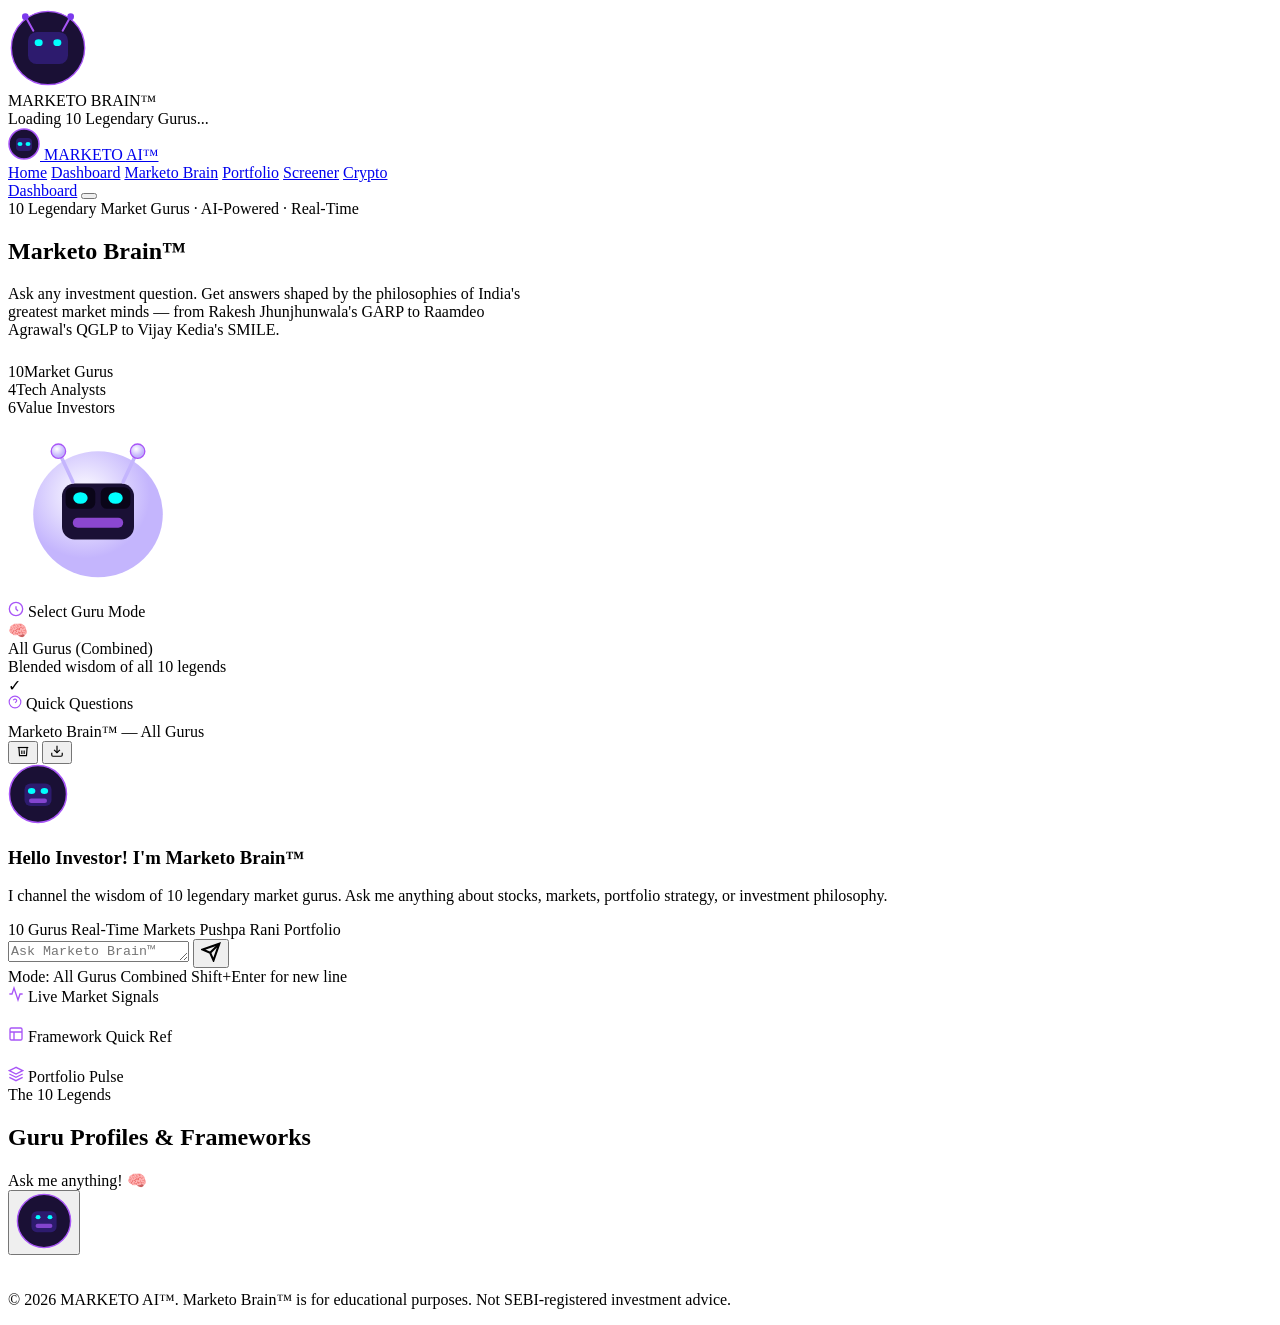
==== brain.html @ ce41f31d "Add files via upload" ====
<!DOCTYPE html>
<html lang="en">
<head>
<meta charset="UTF-8">
<meta name="viewport" content="width=device-width, initial-scale=1.0">
<title>Marketo Brain™ — 10 Legendary Gurus | MARKETO AI™</title>
<meta name="description" content="Ask any investment question and get insights from 10 legendary Indian market gurus — all powered by AI.">
<link rel="icon" type="image/svg+xml" href="assets/favicon.svg">
<link rel="stylesheet" href="css/main.css">
<link rel="stylesheet" href="css/animations.css">
<link rel="stylesheet" href="css/brain.css">
<link href="https://fonts.googleapis.com/css2?family=Inter:wght@300;400;500;600;700;800;900&family=Space+Grotesk:wght@400;500;600;700&display=swap" rel="stylesheet">
</head>
<body>

<div id="preloader">
  <div class="preloader-inner">
    <div class="preloader-robot">
      <svg viewBox="0 0 120 120" width="80" height="80">
        <circle cx="60" cy="60" r="55" fill="#1A1035" stroke="#A855F7" stroke-width="2"/>
        <rect x="30" y="36" width="60" height="48" rx="13" fill="#2D1B6E"/>
        <ellipse cx="46" cy="52" rx="6" ry="5" fill="#00FFFF" class="eye-glow"/>
        <ellipse cx="74" cy="52" rx="6" ry="5" fill="#00FFFF" class="eye-glow"/>
        <line x1="38" y1="34" x2="28" y2="16" stroke="#A855F7" stroke-width="3" stroke-linecap="round"/>
        <circle cx="26" cy="13" r="5" fill="#7C3AED"/>
        <line x1="82" y1="34" x2="92" y2="16" stroke="#A855F7" stroke-width="3" stroke-linecap="round"/>
        <circle cx="94" cy="13" r="5" fill="#7C3AED"/>
      </svg>
    </div>
    <div class="preloader-text">MARKETO BRAIN™</div>
    <div class="preloader-bar"><div class="preloader-fill"></div></div>
    <div class="preloader-status">Loading 10 Legendary Gurus...</div>
  </div>
</div>

<nav class="navbar" id="navbar">
  <div class="nav-container">
    <a href="index.html" class="nav-logo">
      <svg viewBox="0 0 32 32" width="32" height="32">
        <circle cx="16" cy="16" r="15" fill="#1A1035" stroke="#A855F7" stroke-width="1.5"/>
        <rect x="8" y="10" width="16" height="13" rx="4" fill="#2D1B6E"/>
        <ellipse cx="12" cy="16" rx="2.5" ry="2" fill="#00FFFF"/>
        <ellipse cx="20" cy="16" rx="2.5" ry="2" fill="#00FFFF"/>
      </svg>
      <span>MARKETO <span class="logo-ai">AI™</span></span>
    </a>
    <div class="nav-menu" id="navMenu">
      <a href="index.html" class="nav-link">Home</a>
      <a href="dashboard.html" class="nav-link">Dashboard</a>
      <a href="brain.html" class="nav-link active">Marketo Brain</a>
      <a href="portfolio.html" class="nav-link">Portfolio</a>
      <a href="screener.html" class="nav-link">Screener</a>
      <a href="crypto.html" class="nav-link">Crypto</a>
    </div>
    <div class="nav-actions">
      <a href="dashboard.html" class="btn btn-outline btn-sm">Dashboard</a>
      <button class="nav-hamburger" id="hamburger"><span></span><span></span><span></span></button>
    </div>
  </div>
</nav>

<div class="ticker-bar"><div class="ticker-track" id="ticker"></div></div>

<!-- BRAIN HERO -->
<section class="brain-hero">
  <div class="brain-hero-bg">
    <div class="hero-grid"></div>
    <div class="neural-nodes" id="neuralNodes"></div>
  </div>
  <div class="container">
    <div class="brain-hero-inner">
      <div class="brain-hero-left">
        <div class="hero-badge">
          <span class="badge-dot"></span>
          10 Legendary Market Gurus · AI-Powered · Real-Time
        </div>
        <h1 class="hero-title">Marketo <span class="gradient-text">Brain™</span></h1>
        <p style="font-size:16px;color:var(--muted);margin-bottom:24px;max-width:520px">
          Ask any investment question. Get answers shaped by the philosophies of India's greatest market minds — 
          from Rakesh Jhunjhunwala's GARP to Raamdeo Agrawal's QGLP to Vijay Kedia's SMILE.
        </p>
        <div class="brain-hero-stats">
          <div class="bh-stat"><span class="bh-num">10</span><span class="bh-label">Market Gurus</span></div>
          <div class="bh-divider"></div>
          <div class="bh-stat"><span class="bh-num">4</span><span class="bh-label">Tech Analysts</span></div>
          <div class="bh-divider"></div>
          <div class="bh-stat"><span class="bh-num">6</span><span class="bh-label">Value Investors</span></div>
        </div>
      </div>
      <div class="brain-hero-robot">
        <div class="brain-robot-aura"></div>
        <svg viewBox="0 0 200 200" width="180" height="180" class="brain-robot-svg">
          <defs>
            <radialGradient id="brg" cx="40%" cy="35%">
              <stop offset="0%" stop-color="#FFFFFF"/>
              <stop offset="100%" stop-color="#C4B5FD"/>
            </radialGradient>
          </defs>
          <ellipse cx="100" cy="108" rx="72" ry="70" fill="url(#brg)"/>
          <rect x="60" y="74" width="80" height="62" rx="14" fill="#1A1035"/>
          <rect x="64" y="78" width="33" height="24" rx="7" fill="#0A0518"/>
          <rect x="103" y="78" width="33" height="24" rx="7" fill="#0A0518"/>
          <ellipse cx="80.5" cy="90" rx="8" ry="6.5" fill="#00FFFF" class="eye-glow"/>
          <ellipse cx="119.5" cy="90" rx="8" ry="6.5" fill="#00FFFF" class="eye-glow"/>
          <rect x="72" y="112" width="56" height="11" rx="5.5" fill="#A855F7" opacity="0.8"/>
          <line x1="72" y1="72" x2="58" y2="42" stroke="#C4B5FD" stroke-width="4" stroke-linecap="round"/>
          <circle cx="56" cy="38" r="8" fill="url(#brg)" stroke="#A855F7" stroke-width="1.5"/>
          <line x1="128" y1="72" x2="142" y2="42" stroke="#C4B5FD" stroke-width="4" stroke-linecap="round"/>
          <circle cx="144" cy="38" r="8" fill="url(#brg)" stroke="#A855F7" stroke-width="1.5"/>
        </svg>
        <div class="brain-thinking-particles" id="thinkParticles"></div>
      </div>
    </div>
  </div>
</section>

<!-- MAIN BRAIN INTERFACE -->
<section class="brain-interface">
  <div class="container">
    <div class="brain-layout">

      <!-- LEFT: GURU SELECTOR -->
      <div class="guru-panel">
        <div class="guru-panel-title">
          <svg width="16" height="16" viewBox="0 0 24 24" fill="none" stroke="#A855F7" stroke-width="2"><circle cx="12" cy="12" r="10"/><path d="M12 8v4l3 3"/></svg>
          Select Guru Mode
        </div>

        <div class="guru-mode-all" onclick="setGuruMode('all')" id="modeAll">
          <div class="mode-icon">🧠</div>
          <div>
            <div class="mode-name">All Gurus (Combined)</div>
            <div class="mode-desc">Blended wisdom of all 10 legends</div>
          </div>
          <div class="mode-check" id="checkAll">✓</div>
        </div>

        <div class="guru-selector" id="guruSelector"></div>

        <!-- QUICK QUESTIONS -->
        <div class="quick-qs">
          <div class="guru-panel-title" style="margin-bottom:10px">
            <svg width="14" height="14" viewBox="0 0 24 24" fill="none" stroke="#A855F7" stroke-width="2"><circle cx="12" cy="12" r="10"/><path d="M9.09 9a3 3 0 0 1 5.83 1c0 2-3 3-3 3"/><path d="M12 17h.01"/></svg>
            Quick Questions
          </div>
          <div class="quick-qs-grid" id="quickQs"></div>
        </div>
      </div>

      <!-- CENTER: CHAT -->
      <div class="brain-chat">
        <div class="brain-chat-header">
          <div class="bch-left">
            <div class="bch-dot"></div>
            <span id="chatTitle">Marketo Brain™ — All Gurus</span>
          </div>
          <div class="bch-actions">
            <button class="bch-btn" onclick="clearChat()" title="Clear chat">
              <svg width="14" height="14" viewBox="0 0 24 24" fill="none" stroke="currentColor" stroke-width="2"><polyline points="3 6 5 6 21 6"/><path d="M19 6l-1 14H6L5 6"/><path d="M10 11v6M14 11v6"/></svg>
            </button>
            <button class="bch-btn" onclick="exportChat()" title="Export">
              <svg width="14" height="14" viewBox="0 0 24 24" fill="none" stroke="currentColor" stroke-width="2"><path d="M21 15v4a2 2 0 0 1-2 2H5a2 2 0 0 1-2-2v-4"/><polyline points="7 10 12 15 17 10"/><line x1="12" y1="15" x2="12" y2="3"/></svg>
            </button>
          </div>
        </div>

        <div class="brain-messages" id="brainMsgs">
          <div class="brain-welcome">
            <div class="bw-robot">
              <svg viewBox="0 0 80 80" width="60" height="60">
                <circle cx="40" cy="40" r="38" fill="#1A1035" stroke="#A855F7" stroke-width="2"/>
                <rect x="22" y="26" width="36" height="30" rx="8" fill="#2D1B6E"/>
                <ellipse cx="31.5" cy="36" rx="5" ry="4" fill="#00FFFF" class="eye-glow"/>
                <ellipse cx="48.5" cy="36" rx="5" ry="4" fill="#00FFFF" class="eye-glow"/>
                <rect x="28" y="46" width="24" height="6" rx="3" fill="#A855F7" opacity="0.7"/>
              </svg>
            </div>
            <h3>Hello Investor! I'm Marketo Brain™</h3>
            <p>I channel the wisdom of 10 legendary market gurus. Ask me anything about stocks, markets, portfolio strategy, or investment philosophy.</p>
            <div class="bw-tags">
              <span class="badge badge-purple">10 Gurus</span>
              <span class="badge badge-green">Real-Time Markets</span>
              <span class="badge badge-amber">Pushpa Rani Portfolio</span>
            </div>
          </div>
        </div>

        <div class="brain-input-area">
          <div class="brain-input-wrap">
            <textarea 
              id="brainInput" 
              placeholder="Ask Marketo Brain™ anything... e.g. 'Should I buy HDFCBANK now?' or 'Analyze my portfolio' or 'What is QGLP?'"
              rows="1"
              onkeydown="if(event.key==='Enter'&&!event.shiftKey){event.preventDefault();sendBrainMsg()}"
              oninput="autoResize(this)"
            ></textarea>
            <button class="brain-send-btn" onclick="sendBrainMsg()" id="sendBtn">
              <svg width="20" height="20" viewBox="0 0 24 24" fill="none" stroke="currentColor" stroke-width="2.5"><line x1="22" y1="2" x2="11" y2="13"/><polygon points="22 2 15 22 11 13 2 9 22 2"/></svg>
            </button>
          </div>
          <div class="brain-input-meta">
            <span id="selectedGuru">Mode: All Gurus Combined</span>
            <span>Shift+Enter for new line</span>
          </div>
        </div>
      </div>

      <!-- RIGHT: INSIGHTS -->
      <div class="insights-panel">
        <div class="guru-panel-title">
          <svg width="16" height="16" viewBox="0 0 24 24" fill="none" stroke="#A855F7" stroke-width="2"><polyline points="22 12 18 12 15 21 9 3 6 12 2 12"/></svg>
          Live Market Signals
        </div>
        <div class="signals-list" id="signalsList"></div>

        <div class="guru-panel-title" style="margin-top:20px">
          <svg width="16" height="16" viewBox="0 0 24 24" fill="none" stroke="#A855F7" stroke-width="2"><rect x="3" y="3" width="18" height="18" rx="2"/><path d="M3 9h18M9 21V9"/></svg>
          Framework Quick Ref
        </div>
        <div class="framework-grid" id="frameworkGrid"></div>

        <div class="guru-panel-title" style="margin-top:20px">
          <svg width="16" height="16" viewBox="0 0 24 24" fill="none" stroke="#A855F7" stroke-width="2"><path d="M12 2L2 7l10 5 10-5-10-5z"/><path d="M2 17l10 5 10-5"/><path d="M2 12l10 5 10-5"/></svg>
          Portfolio Pulse
        </div>
        <div class="portfolio-pulse" id="portfolioPulse"></div>
      </div>

    </div>
  </div>
</section>

<!-- GURU PROFILES -->
<section class="guru-profiles">
  <div class="container">
    <div class="section-header">
      <div class="section-badge">The 10 Legends</div>
      <h2 class="section-title">Guru <span class="gradient-text">Profiles & Frameworks</span></h2>
    </div>
    <div class="profiles-grid" id="profilesGrid"></div>
  </div>
</section>

<div class="floating-marketo" id="floatingMarketo">
  <div class="floating-speech" id="floatingSpeech">Ask me anything! 🧠</div>
  <button class="floating-btn" id="floatingBtn" onclick="document.getElementById('brainInput').focus()" aria-label="Focus chat">
    <svg viewBox="0 0 80 80" width="56" height="56">
      <circle cx="40" cy="40" r="38" fill="#1A1035" stroke="#A855F7" stroke-width="2"/>
      <rect x="22" y="26" width="36" height="30" rx="8" fill="#2D1B6E"/>
      <ellipse cx="31.5" cy="34.5" rx="3.5" ry="3" fill="#00FFFF"/>
      <ellipse cx="48.5" cy="34.5" rx="3.5" ry="3" fill="#00FFFF"/>
      <rect x="28" y="44" width="24" height="6" rx="3" fill="#A855F7" opacity="0.7"/>
    </svg>
  </button>
</div>

<footer class="footer">
  <div class="container">
    <div class="footer-bottom" style="padding-top:20px">
      <p>© 2026 MARKETO AI™. Marketo Brain™ is for educational purposes. Not SEBI-registered investment advice.</p>
    </div>
  </div>
</footer>

<script src="js/main.js"></script>
<script src="js/brain.js"></script>
</body>
</html>
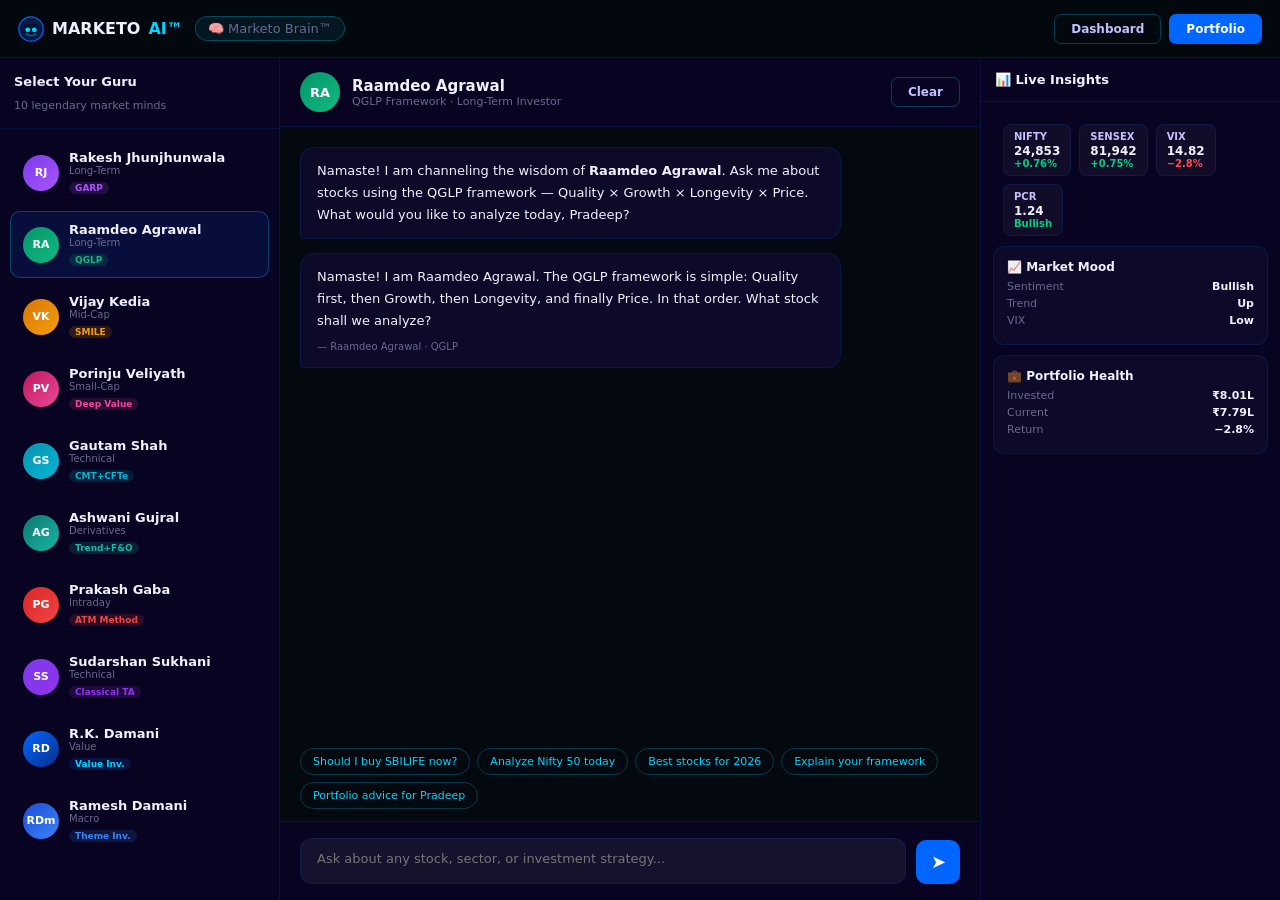
==== commit 168ec1e2: "Add files via upload" ====
--- a/brain.html
+++ b/brain.html
@@ -2,267 +2,276 @@
 <html lang="en">
 <head>
 <meta charset="UTF-8">
-<meta name="viewport" content="width=device-width, initial-scale=1.0">
-<title>Marketo Brain™ — 10 Legendary Gurus | MARKETO AI™</title>
-<meta name="description" content="Ask any investment question and get insights from 10 legendary Indian market gurus — all powered by AI.">
-<link rel="icon" type="image/svg+xml" href="assets/favicon.svg">
-<link rel="stylesheet" href="css/main.css">
-<link rel="stylesheet" href="css/animations.css">
-<link rel="stylesheet" href="css/brain.css">
-<link href="https://fonts.googleapis.com/css2?family=Inter:wght@300;400;500;600;700;800;900&family=Space+Grotesk:wght@400;500;600;700&display=swap" rel="stylesheet">
+<meta name="viewport" content="width=device-width,initial-scale=1.0">
+<title>Marketo Brain™ — MARKETO AI™</title>
+<style>
+*,*::before,*::after{box-sizing:border-box;margin:0;padding:0}
+body{font-family:'Inter','Segoe UI',system-ui,sans-serif;background:#04080F;color:#F1F0FF;height:100vh;overflow:hidden;-webkit-font-smoothing:antialiased}
+:root{--bg:#04080F;--bg2:#080320;--card:#0C0A28;--card2:#12103A;--blue:#0066FF;--cyan:#00D4FF;--ok:#00D084;--bad:#FF4D4F;--warn:#FFB020;--text:#F1F0FF;--text2:#C4C0FF;--muted:#6B6890;--bdr:rgba(0,100,255,.15);--bdr2:rgba(0,212,255,.28);--sh:0 4px 20px rgba(0,60,200,.2);--fd:'Space Grotesk','Inter',system-ui;}
+.fd{font-family:var(--fd)}
+a{text-decoration:none;color:inherit}
+::-webkit-scrollbar{width:4px}::-webkit-scrollbar-track{background:#080320}::-webkit-scrollbar-thumb{background:#0066FF;border-radius:2px}
+
+/* LAYOUT */
+.app{display:grid;grid-template-rows:58px 1fr;height:100vh}
+.topbar{height:58px;background:rgba(4,8,15,.97);backdrop-filter:blur(20px);border-bottom:1px solid var(--bdr);display:flex;align-items:center;gap:12px;padding:0 18px;position:sticky;top:0;z-index:100}
+.t-logo{display:flex;align-items:center;gap:8px;font-family:var(--fd);font-size:16px;font-weight:800;color:var(--text)}.t-logo .ai{color:var(--cyan)}
+.btn{display:inline-flex;align-items:center;gap:6px;padding:7px 16px;border-radius:7px;font-size:12px;font-weight:600;cursor:pointer;border:1px solid transparent;transition:all .2s;font-family:inherit}
+.btn-blue{background:var(--blue);color:#fff}.btn-blue:hover{background:#0052CC}
+.btn-ghost{background:transparent;color:var(--text2);border-color:var(--bdr2)}.btn-ghost:hover{background:rgba(0,100,255,.08);color:#fff}
+.brain-layout{display:grid;grid-template-columns:280px 1fr 300px;height:calc(100vh - 58px)}
+
+/* GURU PANEL */
+.guru-panel{background:var(--bg2);border-right:1px solid var(--bdr);display:flex;flex-direction:column;overflow:hidden}
+.gp-head{padding:16px 14px;border-bottom:1px solid var(--bdr)}
+.gp-title{font-family:var(--fd);font-size:13px;font-weight:700;color:var(--text);margin-bottom:10px}
+.gp-list{overflow-y:auto;flex:1;padding:10px 10px}
+.guru-btn{display:flex;align-items:center;gap:10px;padding:10px 12px;border-radius:10px;cursor:pointer;transition:all .2s;margin-bottom:5px;border:1px solid transparent}
+.guru-btn:hover{background:rgba(0,100,255,.08);border-color:var(--bdr)}
+.guru-btn.sel{background:rgba(0,100,255,.12);border-color:var(--bdr2)}
+.g-av{width:36px;height:36px;border-radius:50%;display:flex;align-items:center;justify-content:center;font-weight:800;font-size:11px;color:#fff;flex-shrink:0}
+.g-name{font-size:13px;font-weight:600;color:var(--text)}
+.g-style{font-size:10px;color:var(--muted)}
+.g-tag{display:inline-block;margin-top:3px;padding:1px 6px;border-radius:6px;font-size:9px;font-weight:700}
+
+/* CHAT PANEL */
+.chat-panel{display:flex;flex-direction:column;background:var(--bg)}
+.chat-head{padding:14px 20px;border-bottom:1px solid var(--bdr);display:flex;align-items:center;gap:12px;background:var(--bg2)}
+.guru-indicator{width:40px;height:40px;border-radius:50%;display:flex;align-items:center;justify-content:center;font-weight:800;font-size:13px;color:#fff}
+.chat-guru-name{font-family:var(--fd);font-size:15px;font-weight:700;color:var(--text)}
+.chat-guru-mode{font-size:11px;color:var(--muted)}
+.chat-messages{flex:1;overflow-y:auto;padding:20px;display:flex;flex-direction:column;gap:14px}
+.msg{max-width:82%;padding:12px 16px;border-radius:14px;font-size:13px;line-height:1.7}
+.msg.user{background:var(--blue);color:#fff;align-self:flex-end;border-bottom-right-radius:4px}
+.msg.bot{background:var(--card);border:1px solid var(--bdr);color:var(--text);align-self:flex-start;border-bottom-left-radius:4px}
+.msg-meta{font-size:10px;color:var(--muted);margin-top:5px}
+.typing{display:flex;align-items:center;gap:5px;padding:12px 16px;background:var(--card);border:1px solid var(--bdr);border-radius:14px;border-bottom-left-radius:4px;align-self:flex-start;width:fit-content}
+.dot{width:7px;height:7px;border-radius:50%;background:var(--cyan);animation:typingD 1.2s ease-in-out infinite}
+.dot:nth-child(2){animation-delay:.2s}.dot:nth-child(3){animation-delay:.4s}
+@keyframes typingD{0%,60%,100%{transform:translateY(0);opacity:.4}30%{transform:translateY(-5px);opacity:1}}
+.chat-input-wrap{padding:16px 20px;border-top:1px solid var(--bdr);background:var(--bg2);display:flex;gap:10px;align-items:flex-end}
+.chat-input{flex:1;background:rgba(255,255,255,.06);border:1px solid var(--bdr);border-radius:12px;padding:12px 16px;color:var(--text);font-size:13px;outline:none;resize:none;font-family:inherit;max-height:120px;min-height:46px;transition:border-color .2s}
+.chat-input:focus{border-color:var(--bdr2)}
+.send-btn{width:44px;height:44px;border-radius:10px;background:var(--blue);border:none;color:#fff;font-size:18px;cursor:pointer;transition:all .2s;flex-shrink:0}
+.send-btn:hover{background:#0052CC;transform:scale(1.05)}
+
+/* SUGGESTED QUESTIONS */
+.sq-row{display:flex;flex-wrap:wrap;gap:7px;padding:0 20px 12px}
+.sq{padding:6px 12px;border-radius:20px;font-size:11px;font-weight:500;color:var(--cyan);border:1px solid rgba(0,212,255,.25);cursor:pointer;transition:all .2s;background:transparent}
+.sq:hover{background:rgba(0,212,255,.08);border-color:var(--bdr2)}
+
+/* RIGHT PANEL */
+.insights-panel{background:var(--bg2);border-left:1px solid var(--bdr);display:flex;flex-direction:column;overflow:hidden}
+.ip-head{padding:14px;border-bottom:1px solid var(--bdr)}
+.ip-title{font-family:var(--fd);font-size:13px;font-weight:700;color:var(--text)}
+.ip-body{flex:1;overflow-y:auto;padding:12px}
+.ins-card{background:var(--card);border:1px solid var(--bdr);border-radius:11px;padding:13px;margin-bottom:10px}
+.ins-title{font-size:12px;font-weight:700;color:var(--text);margin-bottom:6px;display:flex;align-items:center;gap:6px}
+.ins-row{display:flex;justify-content:space-between;align-items:center;font-size:11px;margin:4px 0}
+.ins-l{color:var(--muted)}.ins-v{font-weight:600;color:var(--text)}
+.ins-bar{height:4px;background:rgba(255,255,255,.07);border-radius:2px;margin-top:6px;overflow:hidden}
+.ins-fill{height:100%;border-radius:2px}
+.market-ticker{display:flex;flex-wrap:wrap;gap:8px;padding:10px}
+.mt-item{padding:6px 10px;border-radius:8px;background:rgba(255,255,255,.04);border:1px solid var(--bdr)}
+.mt-n{font-size:10px;font-weight:700;color:var(--text2);margin-bottom:2px}
+.mt-v{font-size:12px;font-weight:700}
+.mt-c{font-size:10px;font-weight:600}
+
+@media(max-width:900px){.brain-layout{grid-template-columns:1fr}.guru-panel,.insights-panel{display:none}}
+</style>
 </head>
 <body>
-
-<div id="preloader">
-  <div class="preloader-inner">
-    <div class="preloader-robot">
-      <svg viewBox="0 0 120 120" width="80" height="80">
-        <circle cx="60" cy="60" r="55" fill="#1A1035" stroke="#A855F7" stroke-width="2"/>
-        <rect x="30" y="36" width="60" height="48" rx="13" fill="#2D1B6E"/>
-        <ellipse cx="46" cy="52" rx="6" ry="5" fill="#00FFFF" class="eye-glow"/>
-        <ellipse cx="74" cy="52" rx="6" ry="5" fill="#00FFFF" class="eye-glow"/>
-        <line x1="38" y1="34" x2="28" y2="16" stroke="#A855F7" stroke-width="3" stroke-linecap="round"/>
-        <circle cx="26" cy="13" r="5" fill="#7C3AED"/>
-        <line x1="82" y1="34" x2="92" y2="16" stroke="#A855F7" stroke-width="3" stroke-linecap="round"/>
-        <circle cx="94" cy="13" r="5" fill="#7C3AED"/>
-      </svg>
-    </div>
-    <div class="preloader-text">MARKETO BRAIN™</div>
-    <div class="preloader-bar"><div class="preloader-fill"></div></div>
-    <div class="preloader-status">Loading 10 Legendary Gurus...</div>
+<div class="app">
+<header class="topbar">
+  <a href="index.html" class="t-logo"><svg viewBox="0 0 32 32" width="26" height="26" xmlns="http://www.w3.org/2000/svg"><circle cx="16" cy="16" r="15" fill="#0A1842" stroke="#0066FF" stroke-width="1.5"/><rect x="7" y="10" width="18" height="14" rx="4.5" fill="#001433"/><circle cx="12" cy="17" r="3" fill="#00D4FF"/><circle cx="20" cy="17" r="3" fill="#00D4FF"/><path d="M10 22 Q16 26 22 22" fill="none" stroke="rgba(0,180,255,.6)" stroke-width="1.5" stroke-linecap="round"/></svg>MARKETO <span class="ai">AI™</span></a>
+  <span style="font-size:13px;color:var(--muted);padding:4px 12px;background:rgba(0,212,255,.08);border-radius:20px;border:1px solid var(--bdr2)">🧠 Marketo Brain™</span>
+  <div style="margin-left:auto;display:flex;gap:8px">
+    <a href="dashboard.html" class="btn btn-ghost">Dashboard</a>
+    <a href="portfolio.html" class="btn btn-blue">Portfolio</a>
+  </div>
+</header>
+
+<div class="brain-layout">
+  <!-- GURU PANEL -->
+  <div class="guru-panel">
+    <div class="gp-head">
+      <div class="gp-title">Select Your Guru</div>
+      <div style="font-size:11px;color:var(--muted)">10 legendary market minds</div>
+    </div>
+    <div class="gp-list" id="guruList"></div>
+  </div>
+
+  <!-- CHAT -->
+  <div class="chat-panel">
+    <div class="chat-head">
+      <div class="guru-indicator" id="guruInd" style="background:linear-gradient(135deg,#059669,#10B981)">RA</div>
+      <div>
+        <div class="chat-guru-name" id="guruName">Raamdeo Agrawal</div>
+        <div class="chat-guru-mode" id="guruMode">QGLP Framework · Long-Term Investor</div>
+      </div>
+      <div style="margin-left:auto">
+        <button class="btn btn-ghost btn-xs" onclick="clearChat()">Clear</button>
+      </div>
+    </div>
+
+    <div class="chat-messages" id="chatMessages">
+      <div class="msg bot">Namaste! I am channeling the wisdom of <strong>Raamdeo Agrawal</strong>. Ask me about stocks using the QGLP framework — Quality × Growth × Longevity × Price. What would you like to analyze today, Pradeep?</div>
+    </div>
+
+    <div class="sq-row" id="sqRow"></div>
+
+    <div class="chat-input-wrap">
+      <textarea class="chat-input" id="chatInput" placeholder="Ask about any stock, sector, or investment strategy..." rows="1" onkeydown="if(event.key==='Enter'&&!event.shiftKey){event.preventDefault();sendMsg()}"></textarea>
+      <button class="send-btn" onclick="sendMsg()">➤</button>
+    </div>
+  </div>
+
+  <!-- INSIGHTS PANEL -->
+  <div class="insights-panel">
+    <div class="ip-head"><div class="ip-title">📊 Live Insights</div></div>
+    <div class="ip-body">
+      <div class="market-ticker" id="mTicker"></div>
+      <div id="insCards"></div>
+    </div>
   </div>
 </div>
-
-<nav class="navbar" id="navbar">
-  <div class="nav-container">
-    <a href="index.html" class="nav-logo">
-      <svg viewBox="0 0 32 32" width="32" height="32">
-        <circle cx="16" cy="16" r="15" fill="#1A1035" stroke="#A855F7" stroke-width="1.5"/>
-        <rect x="8" y="10" width="16" height="13" rx="4" fill="#2D1B6E"/>
-        <ellipse cx="12" cy="16" rx="2.5" ry="2" fill="#00FFFF"/>
-        <ellipse cx="20" cy="16" rx="2.5" ry="2" fill="#00FFFF"/>
-      </svg>
-      <span>MARKETO <span class="logo-ai">AI™</span></span>
-    </a>
-    <div class="nav-menu" id="navMenu">
-      <a href="index.html" class="nav-link">Home</a>
-      <a href="dashboard.html" class="nav-link">Dashboard</a>
-      <a href="brain.html" class="nav-link active">Marketo Brain</a>
-      <a href="portfolio.html" class="nav-link">Portfolio</a>
-      <a href="screener.html" class="nav-link">Screener</a>
-      <a href="crypto.html" class="nav-link">Crypto</a>
-    </div>
-    <div class="nav-actions">
-      <a href="dashboard.html" class="btn btn-outline btn-sm">Dashboard</a>
-      <button class="nav-hamburger" id="hamburger"><span></span><span></span><span></span></button>
-    </div>
-  </div>
-</nav>
-
-<div class="ticker-bar"><div class="ticker-track" id="ticker"></div></div>
-
-<!-- BRAIN HERO -->
-<section class="brain-hero">
-  <div class="brain-hero-bg">
-    <div class="hero-grid"></div>
-    <div class="neural-nodes" id="neuralNodes"></div>
-  </div>
-  <div class="container">
-    <div class="brain-hero-inner">
-      <div class="brain-hero-left">
-        <div class="hero-badge">
-          <span class="badge-dot"></span>
-          10 Legendary Market Gurus · AI-Powered · Real-Time
-        </div>
-        <h1 class="hero-title">Marketo <span class="gradient-text">Brain™</span></h1>
-        <p style="font-size:16px;color:var(--muted);margin-bottom:24px;max-width:520px">
-          Ask any investment question. Get answers shaped by the philosophies of India's greatest market minds — 
-          from Rakesh Jhunjhunwala's GARP to Raamdeo Agrawal's QGLP to Vijay Kedia's SMILE.
-        </p>
-        <div class="brain-hero-stats">
-          <div class="bh-stat"><span class="bh-num">10</span><span class="bh-label">Market Gurus</span></div>
-          <div class="bh-divider"></div>
-          <div class="bh-stat"><span class="bh-num">4</span><span class="bh-label">Tech Analysts</span></div>
-          <div class="bh-divider"></div>
-          <div class="bh-stat"><span class="bh-num">6</span><span class="bh-label">Value Investors</span></div>
-        </div>
-      </div>
-      <div class="brain-hero-robot">
-        <div class="brain-robot-aura"></div>
-        <svg viewBox="0 0 200 200" width="180" height="180" class="brain-robot-svg">
-          <defs>
-            <radialGradient id="brg" cx="40%" cy="35%">
-              <stop offset="0%" stop-color="#FFFFFF"/>
-              <stop offset="100%" stop-color="#C4B5FD"/>
-            </radialGradient>
-          </defs>
-          <ellipse cx="100" cy="108" rx="72" ry="70" fill="url(#brg)"/>
-          <rect x="60" y="74" width="80" height="62" rx="14" fill="#1A1035"/>
-          <rect x="64" y="78" width="33" height="24" rx="7" fill="#0A0518"/>
-          <rect x="103" y="78" width="33" height="24" rx="7" fill="#0A0518"/>
-          <ellipse cx="80.5" cy="90" rx="8" ry="6.5" fill="#00FFFF" class="eye-glow"/>
-          <ellipse cx="119.5" cy="90" rx="8" ry="6.5" fill="#00FFFF" class="eye-glow"/>
-          <rect x="72" y="112" width="56" height="11" rx="5.5" fill="#A855F7" opacity="0.8"/>
-          <line x1="72" y1="72" x2="58" y2="42" stroke="#C4B5FD" stroke-width="4" stroke-linecap="round"/>
-          <circle cx="56" cy="38" r="8" fill="url(#brg)" stroke="#A855F7" stroke-width="1.5"/>
-          <line x1="128" y1="72" x2="142" y2="42" stroke="#C4B5FD" stroke-width="4" stroke-linecap="round"/>
-          <circle cx="144" cy="38" r="8" fill="url(#brg)" stroke="#A855F7" stroke-width="1.5"/>
-        </svg>
-        <div class="brain-thinking-particles" id="thinkParticles"></div>
-      </div>
-    </div>
-  </div>
-</section>
-
-<!-- MAIN BRAIN INTERFACE -->
-<section class="brain-interface">
-  <div class="container">
-    <div class="brain-layout">
-
-      <!-- LEFT: GURU SELECTOR -->
-      <div class="guru-panel">
-        <div class="guru-panel-title">
-          <svg width="16" height="16" viewBox="0 0 24 24" fill="none" stroke="#A855F7" stroke-width="2"><circle cx="12" cy="12" r="10"/><path d="M12 8v4l3 3"/></svg>
-          Select Guru Mode
-        </div>
-
-        <div class="guru-mode-all" onclick="setGuruMode('all')" id="modeAll">
-          <div class="mode-icon">🧠</div>
-          <div>
-            <div class="mode-name">All Gurus (Combined)</div>
-            <div class="mode-desc">Blended wisdom of all 10 legends</div>
-          </div>
-          <div class="mode-check" id="checkAll">✓</div>
-        </div>
-
-        <div class="guru-selector" id="guruSelector"></div>
-
-        <!-- QUICK QUESTIONS -->
-        <div class="quick-qs">
-          <div class="guru-panel-title" style="margin-bottom:10px">
-            <svg width="14" height="14" viewBox="0 0 24 24" fill="none" stroke="#A855F7" stroke-width="2"><circle cx="12" cy="12" r="10"/><path d="M9.09 9a3 3 0 0 1 5.83 1c0 2-3 3-3 3"/><path d="M12 17h.01"/></svg>
-            Quick Questions
-          </div>
-          <div class="quick-qs-grid" id="quickQs"></div>
-        </div>
-      </div>
-
-      <!-- CENTER: CHAT -->
-      <div class="brain-chat">
-        <div class="brain-chat-header">
-          <div class="bch-left">
-            <div class="bch-dot"></div>
-            <span id="chatTitle">Marketo Brain™ — All Gurus</span>
-          </div>
-          <div class="bch-actions">
-            <button class="bch-btn" onclick="clearChat()" title="Clear chat">
-              <svg width="14" height="14" viewBox="0 0 24 24" fill="none" stroke="currentColor" stroke-width="2"><polyline points="3 6 5 6 21 6"/><path d="M19 6l-1 14H6L5 6"/><path d="M10 11v6M14 11v6"/></svg>
-            </button>
-            <button class="bch-btn" onclick="exportChat()" title="Export">
-              <svg width="14" height="14" viewBox="0 0 24 24" fill="none" stroke="currentColor" stroke-width="2"><path d="M21 15v4a2 2 0 0 1-2 2H5a2 2 0 0 1-2-2v-4"/><polyline points="7 10 12 15 17 10"/><line x1="12" y1="15" x2="12" y2="3"/></svg>
-            </button>
-          </div>
-        </div>
-
-        <div class="brain-messages" id="brainMsgs">
-          <div class="brain-welcome">
-            <div class="bw-robot">
-              <svg viewBox="0 0 80 80" width="60" height="60">
-                <circle cx="40" cy="40" r="38" fill="#1A1035" stroke="#A855F7" stroke-width="2"/>
-                <rect x="22" y="26" width="36" height="30" rx="8" fill="#2D1B6E"/>
-                <ellipse cx="31.5" cy="36" rx="5" ry="4" fill="#00FFFF" class="eye-glow"/>
-                <ellipse cx="48.5" cy="36" rx="5" ry="4" fill="#00FFFF" class="eye-glow"/>
-                <rect x="28" y="46" width="24" height="6" rx="3" fill="#A855F7" opacity="0.7"/>
-              </svg>
-            </div>
-            <h3>Hello Investor! I'm Marketo Brain™</h3>
-            <p>I channel the wisdom of 10 legendary market gurus. Ask me anything about stocks, markets, portfolio strategy, or investment philosophy.</p>
-            <div class="bw-tags">
-              <span class="badge badge-purple">10 Gurus</span>
-              <span class="badge badge-green">Real-Time Markets</span>
-              <span class="badge badge-amber">Pushpa Rani Portfolio</span>
-            </div>
-          </div>
-        </div>
-
-        <div class="brain-input-area">
-          <div class="brain-input-wrap">
-            <textarea 
-              id="brainInput" 
-              placeholder="Ask Marketo Brain™ anything... e.g. 'Should I buy HDFCBANK now?' or 'Analyze my portfolio' or 'What is QGLP?'"
-              rows="1"
-              onkeydown="if(event.key==='Enter'&&!event.shiftKey){event.preventDefault();sendBrainMsg()}"
-              oninput="autoResize(this)"
-            ></textarea>
-            <button class="brain-send-btn" onclick="sendBrainMsg()" id="sendBtn">
-              <svg width="20" height="20" viewBox="0 0 24 24" fill="none" stroke="currentColor" stroke-width="2.5"><line x1="22" y1="2" x2="11" y2="13"/><polygon points="22 2 15 22 11 13 2 9 22 2"/></svg>
-            </button>
-          </div>
-          <div class="brain-input-meta">
-            <span id="selectedGuru">Mode: All Gurus Combined</span>
-            <span>Shift+Enter for new line</span>
-          </div>
-        </div>
-      </div>
-
-      <!-- RIGHT: INSIGHTS -->
-      <div class="insights-panel">
-        <div class="guru-panel-title">
-          <svg width="16" height="16" viewBox="0 0 24 24" fill="none" stroke="#A855F7" stroke-width="2"><polyline points="22 12 18 12 15 21 9 3 6 12 2 12"/></svg>
-          Live Market Signals
-        </div>
-        <div class="signals-list" id="signalsList"></div>
-
-        <div class="guru-panel-title" style="margin-top:20px">
-          <svg width="16" height="16" viewBox="0 0 24 24" fill="none" stroke="#A855F7" stroke-width="2"><rect x="3" y="3" width="18" height="18" rx="2"/><path d="M3 9h18M9 21V9"/></svg>
-          Framework Quick Ref
-        </div>
-        <div class="framework-grid" id="frameworkGrid"></div>
-
-        <div class="guru-panel-title" style="margin-top:20px">
-          <svg width="16" height="16" viewBox="0 0 24 24" fill="none" stroke="#A855F7" stroke-width="2"><path d="M12 2L2 7l10 5 10-5-10-5z"/><path d="M2 17l10 5 10-5"/><path d="M2 12l10 5 10-5"/></svg>
-          Portfolio Pulse
-        </div>
-        <div class="portfolio-pulse" id="portfolioPulse"></div>
-      </div>
-
-    </div>
-  </div>
-</section>
-
-<!-- GURU PROFILES -->
-<section class="guru-profiles">
-  <div class="container">
-    <div class="section-header">
-      <div class="section-badge">The 10 Legends</div>
-      <h2 class="section-title">Guru <span class="gradient-text">Profiles & Frameworks</span></h2>
-    </div>
-    <div class="profiles-grid" id="profilesGrid"></div>
-  </div>
-</section>
-
-<div class="floating-marketo" id="floatingMarketo">
-  <div class="floating-speech" id="floatingSpeech">Ask me anything! 🧠</div>
-  <button class="floating-btn" id="floatingBtn" onclick="document.getElementById('brainInput').focus()" aria-label="Focus chat">
-    <svg viewBox="0 0 80 80" width="56" height="56">
-      <circle cx="40" cy="40" r="38" fill="#1A1035" stroke="#A855F7" stroke-width="2"/>
-      <rect x="22" y="26" width="36" height="30" rx="8" fill="#2D1B6E"/>
-      <ellipse cx="31.5" cy="34.5" rx="3.5" ry="3" fill="#00FFFF"/>
-      <ellipse cx="48.5" cy="34.5" rx="3.5" ry="3" fill="#00FFFF"/>
-      <rect x="28" y="44" width="24" height="6" rx="3" fill="#A855F7" opacity="0.7"/>
-    </svg>
-  </button>
 </div>
 
-<footer class="footer">
-  <div class="container">
-    <div class="footer-bottom" style="padding-top:20px">
-      <p>© 2026 MARKETO AI™. Marketo Brain™ is for educational purposes. Not SEBI-registered investment advice.</p>
-    </div>
-  </div>
-</footer>
-
-<script src="js/main.js"></script>
-<script src="js/brain.js"></script>
+<script>
+const GURUS=[
+  {i:'RJ',n:'Rakesh Jhunjhunwala',s:'Long-Term',f:'GARP',bg:'linear-gradient(135deg,#7C3AED,#A855F7)',tb:'rgba(168,85,247,.15)',tc:'#A855F7',
+   greet:"Jai Hind! I am Rakesh Jhunjhunwala. The market is like the ocean — respect it always. Ask me about growth at reasonable price investments.",
+   responds:{
+     'default':"From a GARP perspective: always buy growth but ensure you don't overpay. The price you pay determines your margin of safety.",
+     'sbilife':"SBILIFE is a quality business — 28% VNB margins, trusted SBI brand. But PE 72x? Even I would wait for a dip to ₹1,500. Patience is wealth.",
+     'nifty':"Nifty at 24,853 — the trend is your friend. PCR 1.24 suggests bulls are in control. Don't fight the market, Pradeep!",
+   }},
+  {i:'RA',n:'Raamdeo Agrawal',s:'Long-Term',f:'QGLP',bg:'linear-gradient(135deg,#059669,#10B981)',tb:'rgba(16,185,129,.15)',tc:'#10B981',
+   greet:"Namaste! I am Raamdeo Agrawal. The QGLP framework is simple: Quality first, then Growth, then Longevity, and finally Price. In that order. What stock shall we analyze?",
+   responds:{
+     'default':"Apply QGLP: Q = Is it a quality business? G = Is it growing consistently? L = Can it compound for 10+ years? P = Is the price reasonable? Never compromise on Q or G.",
+     'sbilife':"QGLP Check for SBILIFE: Q✅ SBI parentage, 28% VNB margin. G✅ +25% new business YoY. L✅ India insurance at 3% penetration. P⚠️ PE 72x is stretched. HOLD — book 30%, trail rest.",
+     'nifty':"Nifty is a reflection of India's growth story. FII buying ₹3,842 Cr signals confidence. Stay invested in quality businesses.",
+   }},
+  {i:'VK',n:'Vijay Kedia',s:'Mid-Cap',f:'SMILE',bg:'linear-gradient(135deg,#D97706,#F59E0B)',tb:'rgba(245,158,11,.15)',tc:'#F59E0B',
+   greet:"Hello! I am Vijay Kedia. I follow the SMILE framework — Small size, Medium experience, Large aspiration, Extra-large market potential. I find stories before they become famous!",
+   responds:{
+     'default':"Use SMILE: S=Small company with big potential. M=Management with proven track record. I=Industry tailwinds. L=Large aspiration. E=Extra-large total addressable market.",
+     'sbilife':"SBILIFE has a Large aspiration and Extra-large TAM but it's not small anymore! I'd look at smaller insurance distributors or fintech plays for better SMILE returns.",
+     'nifty':"Nifty is fine but real wealth is in mid and small caps! Look for the next Titan, the next Page Industries — find the story early.",
+   }},
+  {i:'PV',n:'Porinju Veliyath',s:'Small-Cap',f:'Deep Value',bg:'linear-gradient(135deg,#BE185D,#EC4899)',tb:'rgba(236,72,153,.15)',tc:'#EC4899',
+   greet:"Namaskaram! I am Porinju Veliyath. I buy what nobody wants and sell what everybody wants. Deep value in neglected small caps — that's where the real wealth is hidden!",
+   responds:{
+     'default':"I look for deeply undervalued small caps — low PE, low PB, management skin in game, some catalyst upcoming. The crowd ignores them; I love them.",
+     'sbilife':"Too popular, too well-covered, too expensive! I'd rather buy a small NBFC or regional bank trading at 0.5x book. That's where 5x returns hide.",
+     'nifty':"Large caps are overrated. The real India growth story is in tier-2, tier-3 cities — small caps serving those markets.",
+   }},
+  {i:'GS',n:'Gautam Shah',s:'Technical',f:'CMT+CFTe',bg:'linear-gradient(135deg,#0891B2,#06B6D4)',tb:'rgba(6,182,212,.15)',tc:'#06B6D4',
+   greet:"Hello! I am Gautam Shah, CMT and CFTe certified. I read charts across multiple timeframes and parameters. The chart tells you everything the fundamentals don't. What shall we analyze?",
+   responds:{
+     'default':"Technical analysis is about probabilities. I use multi-timeframe analysis — weekly trend, daily setup, hourly trigger. Never trade against the primary trend.",
+     'sbilife':"SBILIFE chart: weekly trend bullish, trading above 200 DMA. RSI 62 — not overbought. Support ₹1,580, resistance ₹1,800. Positive risk-reward for positional longs.",
+     'nifty':"Nifty — 24,853 has broken out of 24,700 resistance. Next target 25,200. PCR 1.24 bullish. VIX 14.82 low = favorable for longs. Trend is UP.",
+   }},
+  {i:'AG',n:'Ashwani Gujral',s:'Derivatives',f:'Trend+F&O',bg:'linear-gradient(135deg,#0F766E,#14B8A6)',tb:'rgba(20,184,166,.15)',tc:'#14B8A6',
+   greet:"Hi! I am Ashwani Gujral. I specialize in F&O trading with trend-following strategies. ADX above 25 = trend trade. Trade with the trend, never against it!",
+   responds:{
+     'default':"In derivatives: sell options in low VIX, buy in high VIX. Always define your risk. ADX above 25 confirms trend strength. Use trailing stops!",
+     'sbilife':"SBILIFE options: buy 1750 CE for directional play or sell 1600 PE for premium collection. Delta ~0.35. Theta decay works in seller's favor.",
+     'nifty':"Nifty options: VIX at 14.82 = sell options strategy. Sell 24,500 PE / 25,200 CE strangle for range-bound play. Collect ₹120-150 premium.",
+   }},
+  {i:'PG',n:'Prakash Gaba',s:'Intraday',f:'ATM Method',bg:'linear-gradient(135deg,#DC2626,#EF4444)',tb:'rgba(239,68,68,.15)',tc:'#EF4444',
+   greet:"Hello! I am Prakash Gaba. I use the ATM method for intraday trading — At The Money options give best risk-reward. Quick trades, disciplined exits!",
+   responds:{
+     'default':"ATM method: buy ATM options when breakout happens. Define stop at 30% loss of premium. Target 60-80% profit. Don't be greedy — book and move on.",
+     'sbilife':"SBILIFE ATM 1700 CE: if stock crosses 1,710 on volume, buy CE. SL ₹1,695. Target ₹1,740 in same session. Risk-reward 1:2.",
+     'nifty':"Nifty ATM 24,850 CE: buy above 24,870. SL 24,820. Target 24,950. This is intraday only — don't carry overnight!",
+   }},
+  {i:'SS',n:'Sudarshan Sukhani',s:'Technical',f:'Classical TA',bg:'linear-gradient(135deg,#7C3AED,#9333EA)',tb:'rgba(147,51,234,.15)',tc:'#9333EA',
+   greet:"Namaste! I am Sudarshan Sukhani. Classical technical analysis — support, resistance, moving averages, volume — these timeless tools never fail if used with discipline.",
+   responds:{
+     'default':"Classical TA: respect support and resistance. Buy at support, sell at resistance. Moving average crossovers confirm trend changes. Volume validates price action.",
+     'sbilife':"SBILIFE classical view: uptrend intact, trading above 50 and 200 DMA. Recent base near ₹1,580-1,620. Volume picked up on upmoves. Classical BUY with SL ₹1,550.",
+     'nifty':"Nifty classical analysis: uptrend. 24,000 is strong support. 25,500 is next resistance. RSI 58 — room to move up. Stay long above 24,500.",
+   }},
+  {i:'RD',n:'R.K. Damani',s:'Value',f:'Value Inv.',bg:'linear-gradient(135deg,#0066FF,#0A2E8A)',tb:'rgba(0,100,255,.15)',tc:'#00D4FF',
+   greet:"Hello! I am Radhakishan Damani. Own businesses, don't just trade stocks. I look for businesses I can own for decades — not days.",
+   responds:{
+     'default':"Own great businesses at fair prices. Don't trade stocks — invest in businesses. The difference is your time horizon and your conviction.",
+     'sbilife':"SBI Life is a business I could own. Solid parentage, growing market, good ROE. Price is high but quality has a premium. I would accumulate on dips.",
+     'nifty':"Index investing for most investors. But stock picking in quality consumer and insurance names will outperform Nifty over 10 years.",
+   }},
+  {i:'RDm',n:'Ramesh Damani',s:'Macro',f:'Theme Inv.',bg:'linear-gradient(135deg,#1D4ED8,#3B82F6)',tb:'rgba(59,130,246,.15)',tc:'#3B82F6',
+   greet:"Hello! I am Ramesh Damani. I invest in macro themes — find the right sector cycle, then pick the best company in it. Theme investing is about being early!",
+   responds:{
+     'default':"Theme investing: identify the macro trend first. India digitization, Insurance penetration, Defense indigenization, EV ecosystem — these are 10-year themes.",
+     'sbilife':"Insurance is a 15-year theme in India. 3% penetration growing to 8% — that's a 5x expansion in premiums. SBILIFE is a core holding in this theme.",
+     'nifty':"India is in a multi-decade bull market driven by demographics, digitization, and formalization. Every dip is an opportunity to buy this theme.",
+   }},
+];
+
+let selGuru=GURUS[1],typingTimer;
+function renderGurus(){
+  document.getElementById('guruList').innerHTML=GURUS.map((g,i)=>`<div class="guru-btn${g===selGuru?' sel':''}" onclick="selectGuru(${i})"><div class="g-av" style="background:${g.bg}">${g.i}</div><div><div class="g-name">${g.n}</div><div class="g-style">${g.s}</div><span class="g-tag" style="background:${g.tb};color:${g.tc}">${g.f}</span></div></div>`).join('');
+}
+function selectGuru(i){
+  selGuru=GURUS[i];
+  renderGurus();
+  document.getElementById('guruInd').style.background=selGuru.bg;
+  document.getElementById('guruInd').textContent=selGuru.i;
+  document.getElementById('guruName').textContent=selGuru.n;
+  document.getElementById('guruMode').textContent=selGuru.f+' · '+selGuru.s;
+  clearChat();
+  addMsg(selGuru.greet,'bot');
+  renderSQ();
+}
+function clearChat(){
+  document.getElementById('chatMessages').innerHTML='';
+}
+function addMsg(txt,role){
+  const c=document.getElementById('chatMessages');
+  const d=document.createElement('div');d.className='msg '+role;
+  d.innerHTML=txt.replace(/\n/g,'<br>');
+  if(role==='bot'){const m=document.createElement('div');m.className='msg-meta';m.textContent='— '+selGuru.n+' · '+selGuru.f;d.appendChild(m);}
+  c.appendChild(d);c.scrollTop=c.scrollHeight;
+}
+function showTyping(){
+  const c=document.getElementById('chatMessages');
+  const t=document.createElement('div');t.className='typing';t.id='typing';
+  t.innerHTML='<div class="dot"></div><div class="dot"></div><div class="dot"></div>';
+  c.appendChild(t);c.scrollTop=c.scrollHeight;
+}
+function removeTyping(){const t=document.getElementById('typing');if(t)t.remove();}
+function sendMsg(q){
+  const inp=document.getElementById('chatInput');
+  const txt=(q||inp.value).trim();
+  if(!txt)return;
+  addMsg(txt,'user');
+  inp.value='';
+  showTyping();
+  setTimeout(()=>{
+    removeTyping();
+    const low=txt.toLowerCase();
+    let reply=selGuru.responds['default'];
+    for(const k of Object.keys(selGuru.responds)){
+      if(k!=='default'&&low.includes(k)){reply=selGuru.responds[k];break;}
+    }
+    addMsg(reply,'bot');
+  },800+Math.random()*700);
+}
+const SQS=['Should I buy SBILIFE now?','Analyze Nifty 50 today','Best stocks for 2026','Explain your framework','Portfolio advice for Pradeep'];
+function renderSQ(){
+  document.getElementById('sqRow').innerHTML=SQS.map(q=>`<div class="sq" onclick="sendMsg('${q}')">${q}</div>`).join('');
+}
+// Market ticker
+const MK=[{n:'NIFTY',v:'24,853',c:'+0.76%',up:true},{n:'SENSEX',v:'81,942',c:'+0.75%',up:true},{n:'VIX',v:'14.82',c:'−2.8%',up:false},{n:'PCR',v:'1.24',c:'Bullish',up:true}];
+document.getElementById('mTicker').innerHTML=MK.map(m=>`<div class="mt-item"><div class="mt-n">${m.n}</div><div class="mt-v" style="color:var(--text)">${m.v}</div><div class="mt-c" style="color:${m.up?'var(--ok)':'var(--bad)'}">${m.c}</div></div>`).join('');
+// Insight cards
+const INS=[{t:'📈 Market Mood',rows:[['Sentiment','Bullish'],['Trend','Up'],['VIX','Low']]},{t:'💼 Portfolio Health',rows:[['Invested','₹8.01L'],['Current','₹7.79L'],['Return','−2.8%']]}];
+document.getElementById('insCards').innerHTML=INS.map(c=>`<div class="ins-card"><div class="ins-title">${c.t}</div>${c.rows.map(r=>`<div class="ins-row"><span class="ins-l">${r[0]}</span><span class="ins-v">${r[1]}</span></div>`).join('')}</div>`).join('');
+
+renderGurus();addMsg(selGuru.greet,'bot');renderSQ();
+</script>
 </body>
 </html>
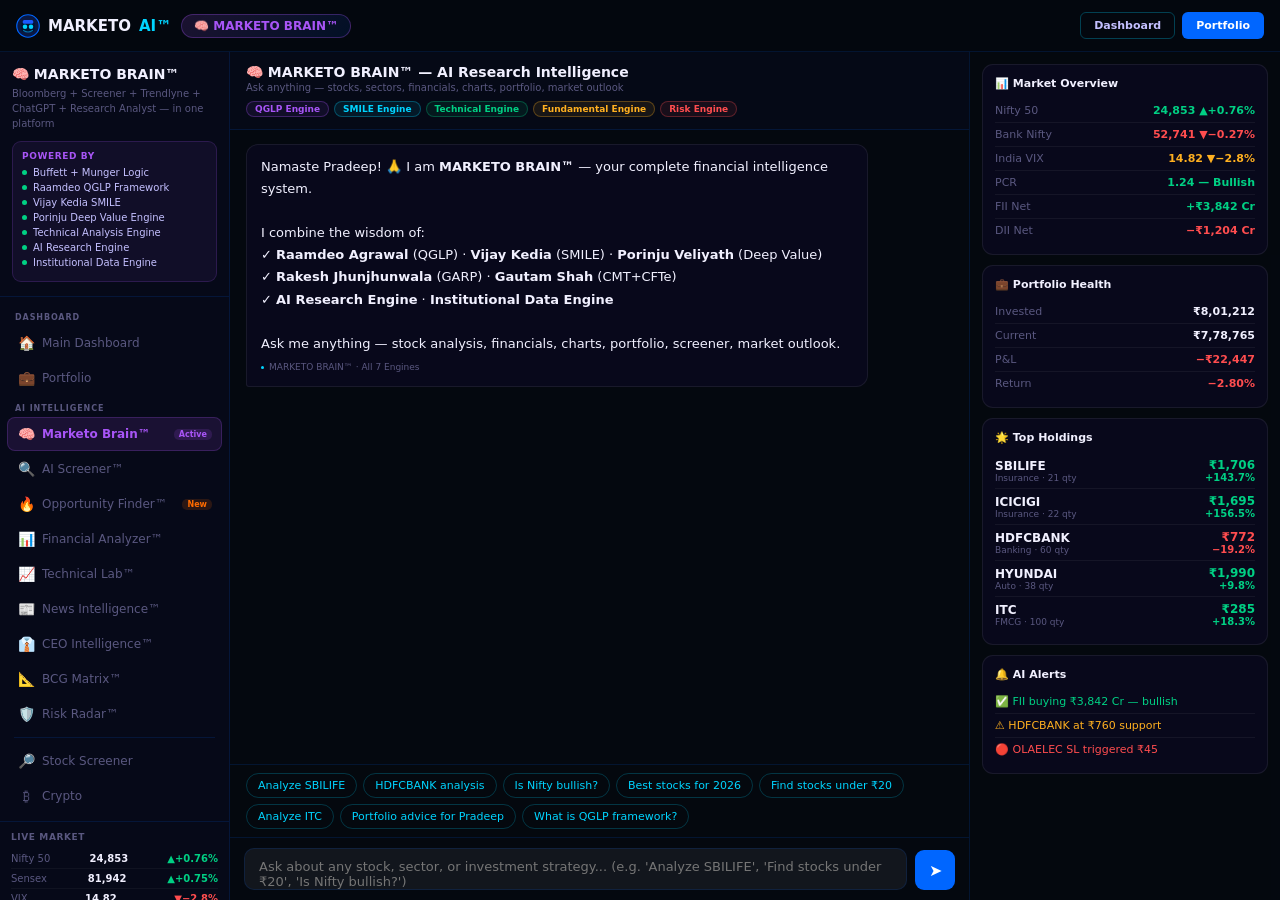
==== commit d8013fa9: "Add files via upload" ====
--- a/brain.html
+++ b/brain.html
@@ -3,275 +3,1324 @@
 <head>
 <meta charset="UTF-8">
 <meta name="viewport" content="width=device-width,initial-scale=1.0">
-<title>Marketo Brain™ — MARKETO AI™</title>
+<title>MARKETO Brain™ — AI Research Platform</title>
 <style>
 *,*::before,*::after{box-sizing:border-box;margin:0;padding:0}
-body{font-family:'Inter','Segoe UI',system-ui,sans-serif;background:#04080F;color:#F1F0FF;height:100vh;overflow:hidden;-webkit-font-smoothing:antialiased}
-:root{--bg:#04080F;--bg2:#080320;--card:#0C0A28;--card2:#12103A;--blue:#0066FF;--cyan:#00D4FF;--ok:#00D084;--bad:#FF4D4F;--warn:#FFB020;--text:#F1F0FF;--text2:#C4C0FF;--muted:#6B6890;--bdr:rgba(0,100,255,.15);--bdr2:rgba(0,212,255,.28);--sh:0 4px 20px rgba(0,60,200,.2);--fd:'Space Grotesk','Inter',system-ui;}
-.fd{font-family:var(--fd)}
+html,body{height:100%;overflow:hidden}
+body{font-family:'Inter','Segoe UI',system-ui,sans-serif;background:#04080F;color:#F1F0FF;-webkit-font-smoothing:antialiased}
 a{text-decoration:none;color:inherit}
-::-webkit-scrollbar{width:4px}::-webkit-scrollbar-track{background:#080320}::-webkit-scrollbar-thumb{background:#0066FF;border-radius:2px}
-
-/* LAYOUT */
-.app{display:grid;grid-template-rows:58px 1fr;height:100vh}
-.topbar{height:58px;background:rgba(4,8,15,.97);backdrop-filter:blur(20px);border-bottom:1px solid var(--bdr);display:flex;align-items:center;gap:12px;padding:0 18px;position:sticky;top:0;z-index:100}
-.t-logo{display:flex;align-items:center;gap:8px;font-family:var(--fd);font-size:16px;font-weight:800;color:var(--text)}.t-logo .ai{color:var(--cyan)}
-.btn{display:inline-flex;align-items:center;gap:6px;padding:7px 16px;border-radius:7px;font-size:12px;font-weight:600;cursor:pointer;border:1px solid transparent;transition:all .2s;font-family:inherit}
+:root{
+  --bg:#04080F;--bg2:#060918;--card:rgba(11,9,32,.92);
+  --blue:#0066FF;--cyan:#00D4FF;--purple:#A855F7;
+  --ok:#00D084;--bad:#FF4D4F;--warn:#FFB020;--orange:#FF6B00;
+  --text:#F1F0FF;--text2:#C4C0FF;--muted:#5A5880;
+  --bdr:rgba(0,100,255,.14);--bdr2:rgba(0,212,255,.28);
+  --fd:'Space Grotesk','Inter',system-ui;
+}
+::-webkit-scrollbar{width:3px;height:3px}
+::-webkit-scrollbar-track{background:transparent}
+::-webkit-scrollbar-thumb{background:rgba(0,150,255,.3);border-radius:2px}
+
+/* ══ SHELL ══ */
+.shell{display:grid;grid-template-rows:52px 1fr;height:100vh;overflow:hidden}
+
+/* ══ TOPBAR ══ */
+.topbar{display:flex;align-items:center;gap:10px;padding:0 16px;background:rgba(4,8,15,.98);border-bottom:1px solid var(--bdr);z-index:300}
+.logo{display:flex;align-items:center;gap:8px;font-family:var(--fd);font-size:15px;font-weight:800;color:var(--text);flex-shrink:0;text-decoration:none}
+.logo .ai{color:var(--cyan)}
+.brain-pill{display:flex;align-items:center;gap:6px;padding:4px 12px;background:linear-gradient(135deg,rgba(168,85,247,.15),rgba(0,100,255,.1));border:1px solid rgba(168,85,247,.3);border-radius:20px;font-size:12px;font-weight:700;color:var(--purple)}
+.btn{display:inline-flex;align-items:center;gap:5px;padding:6px 13px;border-radius:6px;font-size:11px;font-weight:600;cursor:pointer;border:1px solid transparent;transition:all .2s;font-family:inherit;white-space:nowrap;text-decoration:none}
 .btn-blue{background:var(--blue);color:#fff}.btn-blue:hover{background:#0052CC}
-.btn-ghost{background:transparent;color:var(--text2);border-color:var(--bdr2)}.btn-ghost:hover{background:rgba(0,100,255,.08);color:#fff}
-.brain-layout{display:grid;grid-template-columns:280px 1fr 300px;height:calc(100vh - 58px)}
-
-/* GURU PANEL */
-.guru-panel{background:var(--bg2);border-right:1px solid var(--bdr);display:flex;flex-direction:column;overflow:hidden}
-.gp-head{padding:16px 14px;border-bottom:1px solid var(--bdr)}
-.gp-title{font-family:var(--fd);font-size:13px;font-weight:700;color:var(--text);margin-bottom:10px}
-.gp-list{overflow-y:auto;flex:1;padding:10px 10px}
-.guru-btn{display:flex;align-items:center;gap:10px;padding:10px 12px;border-radius:10px;cursor:pointer;transition:all .2s;margin-bottom:5px;border:1px solid transparent}
-.guru-btn:hover{background:rgba(0,100,255,.08);border-color:var(--bdr)}
-.guru-btn.sel{background:rgba(0,100,255,.12);border-color:var(--bdr2)}
-.g-av{width:36px;height:36px;border-radius:50%;display:flex;align-items:center;justify-content:center;font-weight:800;font-size:11px;color:#fff;flex-shrink:0}
-.g-name{font-size:13px;font-weight:600;color:var(--text)}
-.g-style{font-size:10px;color:var(--muted)}
-.g-tag{display:inline-block;margin-top:3px;padding:1px 6px;border-radius:6px;font-size:9px;font-weight:700}
-
-/* CHAT PANEL */
-.chat-panel{display:flex;flex-direction:column;background:var(--bg)}
-.chat-head{padding:14px 20px;border-bottom:1px solid var(--bdr);display:flex;align-items:center;gap:12px;background:var(--bg2)}
-.guru-indicator{width:40px;height:40px;border-radius:50%;display:flex;align-items:center;justify-content:center;font-weight:800;font-size:13px;color:#fff}
-.chat-guru-name{font-family:var(--fd);font-size:15px;font-weight:700;color:var(--text)}
-.chat-guru-mode{font-size:11px;color:var(--muted)}
-.chat-messages{flex:1;overflow-y:auto;padding:20px;display:flex;flex-direction:column;gap:14px}
-.msg{max-width:82%;padding:12px 16px;border-radius:14px;font-size:13px;line-height:1.7}
-.msg.user{background:var(--blue);color:#fff;align-self:flex-end;border-bottom-right-radius:4px}
-.msg.bot{background:var(--card);border:1px solid var(--bdr);color:var(--text);align-self:flex-start;border-bottom-left-radius:4px}
-.msg-meta{font-size:10px;color:var(--muted);margin-top:5px}
-.typing{display:flex;align-items:center;gap:5px;padding:12px 16px;background:var(--card);border:1px solid var(--bdr);border-radius:14px;border-bottom-left-radius:4px;align-self:flex-start;width:fit-content}
-.dot{width:7px;height:7px;border-radius:50%;background:var(--cyan);animation:typingD 1.2s ease-in-out infinite}
-.dot:nth-child(2){animation-delay:.2s}.dot:nth-child(3){animation-delay:.4s}
-@keyframes typingD{0%,60%,100%{transform:translateY(0);opacity:.4}30%{transform:translateY(-5px);opacity:1}}
-.chat-input-wrap{padding:16px 20px;border-top:1px solid var(--bdr);background:var(--bg2);display:flex;gap:10px;align-items:flex-end}
-.chat-input{flex:1;background:rgba(255,255,255,.06);border:1px solid var(--bdr);border-radius:12px;padding:12px 16px;color:var(--text);font-size:13px;outline:none;resize:none;font-family:inherit;max-height:120px;min-height:46px;transition:border-color .2s}
-.chat-input:focus{border-color:var(--bdr2)}
-.send-btn{width:44px;height:44px;border-radius:10px;background:var(--blue);border:none;color:#fff;font-size:18px;cursor:pointer;transition:all .2s;flex-shrink:0}
+.btn-ghost{background:transparent;color:var(--text2);border-color:var(--bdr2)}.btn-ghost:hover{background:rgba(0,100,255,.1);color:#fff}
+.top-r{display:flex;align-items:center;gap:7px;margin-left:auto}
+
+/* ══ BODY: sidebar | main ══ */
+.body{display:grid;grid-template-columns:230px 1fr;height:100%;overflow:hidden}
+
+/* ══ SIDEBAR ══ */
+.sidebar{background:var(--bg2);border-right:1px solid var(--bdr);overflow-y:auto;display:flex;flex-direction:column}
+
+/* Brain header in sidebar */
+.brain-hd{padding:14px 12px;border-bottom:1px solid var(--bdr);flex-shrink:0}
+.brain-hd-title{font-family:var(--fd);font-size:14px;font-weight:800;color:var(--text);margin-bottom:4px;display:flex;align-items:center;gap:6px}
+.brain-hd-sub{font-size:10px;color:var(--muted);line-height:1.5}
+.powered-by{margin-top:10px;padding:9px;background:rgba(168,85,247,.07);border:1px solid rgba(168,85,247,.18);border-radius:9px}
+.pb-title{font-size:9px;font-weight:700;color:var(--purple);text-transform:uppercase;letter-spacing:.6px;margin-bottom:6px}
+.pb-item{display:flex;align-items:center;gap:6px;font-size:10px;color:var(--text2);margin-bottom:4px}
+.pb-dot{width:5px;height:5px;border-radius:50%;background:var(--ok);flex-shrink:0}
+
+/* Nav section */
+.snav{padding:8px 7px;display:flex;flex-direction:column;gap:1px}
+.sg{font-size:8px;font-weight:700;color:var(--muted);text-transform:uppercase;letter-spacing:.9px;padding:8px 8px 3px}
+.sl{display:flex;align-items:center;gap:7px;padding:8px 9px;border-radius:8px;font-size:12px;font-weight:500;color:var(--muted);cursor:pointer;transition:all .14s;text-decoration:none;border:1px solid transparent}
+.sl:hover{background:rgba(0,100,255,.09);color:var(--text)}
+.sl.on{background:rgba(168,85,247,.12);color:var(--purple);font-weight:600;border-color:rgba(168,85,247,.22)}
+.sl-ic{font-size:14px;width:18px;text-align:center;flex-shrink:0}
+.stag{margin-left:auto;font-size:8px;font-weight:700;padding:1px 5px;border-radius:5px;background:rgba(0,212,255,.15);color:var(--cyan)}
+.stag-p{background:rgba(168,85,247,.15);color:var(--purple)}
+.stag-o{background:rgba(255,107,0,.15);color:var(--orange)}
+.sdiv{height:1px;background:var(--bdr);margin:5px 7px}
+
+/* Live market mini panel */
+.live-mini{padding:10px 11px;border-top:1px solid var(--bdr);flex-shrink:0;margin-top:auto}
+.lm-title{font-size:9px;font-weight:700;color:var(--muted);text-transform:uppercase;letter-spacing:.6px;margin-bottom:7px}
+.lm-row{display:flex;justify-content:space-between;align-items:center;padding:4px 0;border-bottom:1px solid rgba(255,255,255,.04);font-size:10px}
+.lm-row:last-child{border-bottom:none}
+.lm-n{color:var(--muted)}.lm-v{font-weight:700;color:var(--text)}.lm-c{font-weight:700;font-size:10px}
+
+/* ══ MAIN ══ */
+.main{display:flex;flex-direction:column;overflow:hidden}
+
+/* ══ PAGES ══ */
+.page{display:none;flex:1;overflow-y:auto}
+.page.on{display:flex;flex-direction:column}
+
+/* ════════════════════════
+   MARKETO BRAIN (unified AI)
+════════════════════════ */
+.brain-layout{display:grid;grid-template-columns:1fr 310px;height:100%;overflow:hidden}
+
+/* CHAT AREA */
+.chat-area{display:flex;flex-direction:column;border-right:1px solid var(--bdr)}
+.chat-hd{padding:12px 16px;border-bottom:1px solid var(--bdr);background:rgba(6,9,24,.9);flex-shrink:0}
+.chat-hd-title{font-family:var(--fd);font-size:14px;font-weight:700;color:var(--text)}
+.chat-hd-sub{font-size:10px;color:var(--muted);margin-top:2px}
+.engines{display:flex;gap:5px;margin-top:8px;flex-wrap:wrap}
+.eng-tag{padding:2px 8px;border-radius:10px;font-size:9px;font-weight:700;border:1px solid}
+.chat-msgs{flex:1;overflow-y:auto;padding:14px 16px;display:flex;flex-direction:column;gap:12px}
+.msg{max-width:88%;padding:11px 14px;border-radius:12px;font-size:13px;line-height:1.7}
+.msg.bot{background:rgba(10,8,30,.88);border:1px solid rgba(255,255,255,.07);color:var(--text);align-self:flex-start;border-bottom-left-radius:3px}
+.msg.user{background:linear-gradient(135deg,#0052CC,#0066FF);color:#fff;align-self:flex-end;border-bottom-right-radius:3px}
+.msg-meta{font-size:9px;color:var(--muted);margin-top:5px;display:flex;align-items:center;gap:5px}
+.msg-meta-dot{width:3px;height:3px;border-radius:50%;background:var(--cyan)}
+.typing{display:flex;align-items:center;gap:5px;padding:10px 14px;background:rgba(10,8,30,.88);border:1px solid rgba(255,255,255,.07);border-radius:12px;border-bottom-left-radius:3px;align-self:flex-start;width:fit-content}
+.t-dot{width:6px;height:6px;border-radius:50%;background:var(--cyan);animation:td 1.2s ease-in-out infinite}
+.t-dot:nth-child(2){animation-delay:.2s}.t-dot:nth-child(3){animation-delay:.4s}
+@keyframes td{0%,60%,100%{transform:translateY(0);opacity:.3}30%{transform:translateY(-5px);opacity:1}}
+/* Suggested questions */
+.sq-row{padding:8px 16px;border-top:1px solid var(--bdr);display:flex;gap:6px;flex-wrap:wrap;flex-shrink:0;background:rgba(4,8,15,.5)}
+.sq{padding:5px 11px;border-radius:14px;font-size:11px;font-weight:500;color:var(--cyan);border:1px solid rgba(0,212,255,.22);cursor:pointer;transition:all .18s;background:transparent}
+.sq:hover{background:rgba(0,212,255,.08);border-color:var(--bdr2)}
+/* Input */
+.chat-input-wrap{padding:10px 14px;border-top:1px solid var(--bdr);background:rgba(4,8,15,.8);display:flex;gap:8px;align-items:flex-end;flex-shrink:0}
+.chat-inp{flex:1;background:rgba(255,255,255,.06);border:1px solid var(--bdr);border-radius:10px;padding:10px 14px;color:var(--text);font-size:13px;outline:none;resize:none;font-family:inherit;min-height:42px;max-height:110px;transition:border-color .2s}
+.chat-inp:focus{border-color:var(--bdr2)}
+.send-btn{width:40px;height:40px;border-radius:9px;background:var(--blue);border:none;color:#fff;font-size:16px;cursor:pointer;transition:all .2s;flex-shrink:0}
 .send-btn:hover{background:#0052CC;transform:scale(1.05)}
 
-/* SUGGESTED QUESTIONS */
-.sq-row{display:flex;flex-wrap:wrap;gap:7px;padding:0 20px 12px}
-.sq{padding:6px 12px;border-radius:20px;font-size:11px;font-weight:500;color:var(--cyan);border:1px solid rgba(0,212,255,.25);cursor:pointer;transition:all .2s;background:transparent}
-.sq:hover{background:rgba(0,212,255,.08);border-color:var(--bdr2)}
-
-/* RIGHT PANEL */
-.insights-panel{background:var(--bg2);border-left:1px solid var(--bdr);display:flex;flex-direction:column;overflow:hidden}
-.ip-head{padding:14px;border-bottom:1px solid var(--bdr)}
-.ip-title{font-family:var(--fd);font-size:13px;font-weight:700;color:var(--text)}
-.ip-body{flex:1;overflow-y:auto;padding:12px}
-.ins-card{background:var(--card);border:1px solid var(--bdr);border-radius:11px;padding:13px;margin-bottom:10px}
-.ins-title{font-size:12px;font-weight:700;color:var(--text);margin-bottom:6px;display:flex;align-items:center;gap:6px}
-.ins-row{display:flex;justify-content:space-between;align-items:center;font-size:11px;margin:4px 0}
-.ins-l{color:var(--muted)}.ins-v{font-weight:600;color:var(--text)}
-.ins-bar{height:4px;background:rgba(255,255,255,.07);border-radius:2px;margin-top:6px;overflow:hidden}
-.ins-fill{height:100%;border-radius:2px}
-.market-ticker{display:flex;flex-wrap:wrap;gap:8px;padding:10px}
-.mt-item{padding:6px 10px;border-radius:8px;background:rgba(255,255,255,.04);border:1px solid var(--bdr)}
-.mt-n{font-size:10px;font-weight:700;color:var(--text2);margin-bottom:2px}
-.mt-v{font-size:12px;font-weight:700}
-.mt-c{font-size:10px;font-weight:600}
-
-@media(max-width:900px){.brain-layout{grid-template-columns:1fr}.guru-panel,.insights-panel{display:none}}
+/* RIGHT PANEL (live insights) */
+.rpanel{overflow-y:auto;padding:12px;display:flex;flex-direction:column;gap:10px;background:rgba(4,8,15,.5)}
+.rp-card{background:rgba(10,8,30,.88);border:1px solid rgba(255,255,255,.07);border-radius:11px;padding:12px}
+.rp-title{font-size:11px;font-weight:700;color:var(--text);margin-bottom:9px;display:flex;align-items:center;gap:5px}
+.mini-stat{display:flex;justify-content:space-between;align-items:center;padding:5px 0;border-bottom:1px solid rgba(255,255,255,.05);font-size:11px}
+.mini-stat:last-child{border-bottom:none}
+.ms-l{color:var(--muted)}.ms-v{font-weight:700}
+.port-item{display:flex;justify-content:space-between;align-items:center;padding:5px 0;border-bottom:1px solid rgba(255,255,255,.05);font-size:11px}
+.port-item:last-child{border-bottom:none}
+.pi-n{font-weight:600;color:var(--text);font-size:12px}.pi-s{font-size:9px;color:var(--muted)}
+.pi-r{text-align:right}.pi-v{font-weight:700;font-size:12px}.pi-c{font-size:10px;font-weight:600}
+
+/* ════════════════════════
+   FINANCIAL ANALYZER
+════════════════════════ */
+.fin-layout{display:grid;grid-template-columns:240px 1fr;height:100%;overflow:hidden}
+.fin-left{border-right:1px solid var(--bdr);overflow-y:auto;padding:12px;background:var(--bg2)}
+.fin-right{overflow-y:auto;padding:14px;display:flex;flex-direction:column;gap:12px}
+
+.stock-search-box{display:flex;gap:6px;margin-bottom:12px}
+.stock-inp{flex:1;background:rgba(255,255,255,.06);border:1px solid var(--bdr);border-radius:8px;padding:8px 10px;color:var(--text);font-size:12px;outline:none;font-family:inherit;transition:border-color .2s}
+.stock-inp:focus{border-color:var(--bdr2)}
+.search-btn{padding:8px 12px;border-radius:7px;background:var(--blue);color:#fff;border:none;cursor:pointer;font-size:11px;font-weight:700;font-family:inherit;transition:all .2s}
+.search-btn:hover{background:#0052CC}
+
+.fin-tabs{display:flex;gap:4px;flex-wrap:wrap;margin-bottom:10px}
+.ftab{padding:5px 10px;border-radius:6px;font-size:11px;font-weight:600;cursor:pointer;transition:all .18s;color:var(--muted);border:1px solid transparent}
+.ftab:hover{color:var(--text);background:rgba(255,255,255,.06)}
+.ftab.on{background:rgba(0,100,255,.15);color:var(--cyan);border-color:rgba(0,212,255,.2)}
+.fin-type{display:flex;gap:4px;margin-bottom:12px}
+.ftype{padding:4px 10px;border-radius:15px;font-size:10px;font-weight:700;cursor:pointer;transition:all .15s;color:var(--muted);border:1px solid var(--bdr)}
+.ftype.on{background:rgba(0,208,132,.12);color:var(--ok);border-color:rgba(0,208,132,.3)}
+
+/* Stock list */
+.stock-list-item{display:flex;align-items:center;justify-content:space-between;padding:8px 9px;border-radius:8px;background:rgba(255,255,255,.03);border:1px solid rgba(255,255,255,.05);margin-bottom:5px;cursor:pointer;transition:all .15s}
+.stock-list-item:hover{border-color:var(--bdr);background:rgba(0,100,255,.08)}
+.stock-list-item.on{border-color:rgba(0,212,255,.3);background:rgba(0,212,255,.07)}
+.sli-n{font-size:12px;font-weight:700;color:var(--text)}.sli-s{font-size:9px;color:var(--muted)}
+.sli-r{text-align:right}.sli-p{font-size:12px;font-weight:700;color:var(--text)}.sli-c{font-size:10px;font-weight:700}
+
+/* Financial table */
+.fin-table{width:100%;border-collapse:collapse;font-size:12px}
+.fin-table th{font-size:9px;font-weight:700;color:var(--muted);text-transform:uppercase;letter-spacing:.5px;padding:8px 10px;text-align:right;border-bottom:1px solid var(--bdr)}
+.fin-table th:first-child{text-align:left}
+.fin-table td{padding:8px 10px;border-bottom:1px solid rgba(255,255,255,.04);text-align:right;color:var(--text2)}
+.fin-table td:first-child{text-align:left;font-weight:600;color:var(--text)}
+.fin-table tr:hover td{background:rgba(0,100,255,.05)}
+.fin-g{color:var(--ok)!important;font-weight:700!important}.fin-b{color:var(--bad)!important;font-weight:700!important}
+
+/* AI Analysis panel */
+.ai-analysis{background:rgba(168,85,247,.06);border:1px solid rgba(168,85,247,.2);border-radius:11px;padding:13px}
+.aa-title{font-size:12px;font-weight:700;color:var(--purple);margin-bottom:8px;display:flex;align-items:center;gap:6px}
+.aa-row{display:flex;align-items:center;gap:8px;padding:6px 0;border-bottom:1px solid rgba(255,255,255,.05);font-size:11px}
+.aa-row:last-child{border-bottom:none}
+.aa-ic{font-size:13px;flex-shrink:0;width:20px;text-align:center}
+.aa-label{color:var(--muted);width:110px;flex-shrink:0}
+.aa-val{color:var(--text);font-weight:600;flex:1}
+.aa-flag{font-size:9px;font-weight:700;padding:1px 6px;border-radius:5px}
+.flag-g{background:rgba(0,208,132,.12);color:var(--ok)}.flag-r{background:rgba(255,77,79,.12);color:var(--bad)}.flag-w{background:rgba(255,176,32,.12);color:var(--warn)}
+
+/* Chart area */
+.chart-area{background:rgba(10,8,30,.88);border:1px solid rgba(255,255,255,.07);border-radius:11px;padding:14px}
+.chart-title{font-size:12px;font-weight:700;color:var(--text);margin-bottom:10px;display:flex;align-items:center;justify-content:space-between}
+.tf-row{display:flex;gap:4px;margin-bottom:10px}
+.tf{padding:3px 8px;border-radius:5px;font-size:10px;font-weight:600;cursor:pointer;color:var(--muted);border:1px solid var(--bdr);transition:all .15s}
+.tf:hover{color:var(--text)}.tf.on{background:rgba(0,100,255,.18);color:var(--cyan);border-color:rgba(0,212,255,.3)}
+.chart-canvas{height:180px;position:relative;overflow:hidden;border-radius:8px;background:rgba(0,0,0,.3)}
+.ind-row{display:flex;gap:5px;flex-wrap:wrap;margin-top:8px}
+.ind-chip{padding:3px 8px;border-radius:10px;font-size:10px;font-weight:600;cursor:pointer;color:var(--muted);border:1px solid var(--bdr);transition:all .15s}
+.ind-chip:hover{color:var(--text)}.ind-chip.on{background:rgba(0,100,255,.15);color:var(--cyan);border-color:rgba(0,212,255,.25)}
+.chart-ai-comment{background:rgba(0,212,255,.05);border:1px solid rgba(0,212,255,.15);border-radius:8px;padding:9px 11px;margin-top:8px;font-size:11px;color:var(--text2);line-height:1.6}
+.chart-ai-comment strong{color:var(--cyan)}
+
+/* ════════════════════════
+   AI SCREENER
+════════════════════════ */
+.screener-layout{display:grid;grid-template-columns:240px 1fr;height:100%;overflow:hidden}
+.scr-left{border-right:1px solid var(--bdr);overflow-y:auto;padding:12px;background:var(--bg2)}
+.scr-right{overflow-y:auto;padding:14px}
+.filter-group{margin-bottom:14px}
+.fg-title{font-size:10px;font-weight:700;color:var(--text);margin-bottom:7px;text-transform:uppercase;letter-spacing:.4px}
+.filter-row{display:flex;gap:5px;align-items:center;margin-bottom:5px}
+.filter-label{font-size:10px;color:var(--muted);width:76px;flex-shrink:0}
+.filter-inp{flex:1;background:rgba(255,255,255,.06);border:1px solid var(--bdr);border-radius:6px;padding:5px 8px;color:var(--text);font-size:11px;outline:none;font-family:inherit;transition:border-color .2s;width:100%}
+.filter-inp:focus{border-color:var(--bdr2)}
+.filter-inp::placeholder{color:var(--muted)}
+select.filter-inp{cursor:pointer}
+.preset-section{margin-bottom:14px}
+.preset-title{font-size:10px;font-weight:700;color:var(--cyan);margin-bottom:6px;text-transform:uppercase;letter-spacing:.4px}
+.preset-btn{display:block;width:100%;padding:7px 10px;border-radius:7px;font-size:11px;font-weight:600;cursor:pointer;transition:all .18s;color:var(--text2);border:1px solid var(--bdr);background:rgba(255,255,255,.03);text-align:left;margin-bottom:4px;font-family:inherit}
+.preset-btn:hover{border-color:var(--bdr2);color:var(--text);background:rgba(0,100,255,.09)}
+.run-btn{width:100%;padding:9px;border-radius:8px;background:linear-gradient(135deg,#0066FF,#0044CC);color:#fff;border:none;cursor:pointer;font-size:12px;font-weight:700;font-family:inherit;transition:all .2s;margin-top:4px}
+.run-btn:hover{transform:translateY(-1px);box-shadow:0 4px 16px rgba(0,80,200,.4)}
+
+/* Screener results */
+.scr-hd{display:flex;align-items:center;justify-content:space-between;margin-bottom:12px}
+.scr-count{font-size:12px;color:var(--muted)}
+.scr-tbl{width:100%;border-collapse:collapse}
+.scr-tbl th{font-size:9px;font-weight:700;color:var(--muted);text-transform:uppercase;letter-spacing:.5px;padding:9px 10px;text-align:left;border-bottom:1px solid var(--bdr);white-space:nowrap;cursor:pointer}
+.scr-tbl th:hover{color:var(--cyan)}
+.scr-tbl td{padding:8px 10px;font-size:12px;border-bottom:1px solid rgba(255,255,255,.04);white-space:nowrap}
+.scr-tbl tr:last-child td{border-bottom:none}
+.scr-tbl tr:hover td{background:rgba(0,100,255,.05)}
+.score-bar-mini{height:4px;border-radius:2px;background:rgba(255,255,255,.07);margin-top:3px;overflow:hidden;min-width:50px}
+.sbm-fill{height:100%;border-radius:2px}
+.scores-cell{display:flex;flex-direction:column;gap:2px}
+
+/* ════════════════════════
+   OPPORTUNITY FINDER
+════════════════════════ */
+.opp-layout{padding:16px;overflow-y:auto}
+.opp-header{margin-bottom:16px}
+.opp-scan-status{display:flex;align-items:center;gap:10px;padding:10px 14px;background:rgba(0,208,132,.06);border:1px solid rgba(0,208,132,.2);border-radius:10px;margin-bottom:14px}
+.opp-scan-text{font-size:12px;color:var(--ok);font-weight:600}
+.opp-scan-sub{font-size:10px;color:var(--muted)}
+.opp-grid{display:grid;grid-template-columns:repeat(2,1fr);gap:12px;margin-bottom:14px}
+.opp-card{background:rgba(10,8,30,.88);border:1px solid rgba(255,255,255,.07);border-radius:13px;padding:14px;transition:all .2s;cursor:pointer}
+.opp-card:hover{border-color:rgba(255,255,255,.18);transform:translateY(-2px);box-shadow:0 8px 24px rgba(0,0,0,.4)}
+.opp-cat{display:flex;align-items:center;gap:6px;margin-bottom:10px}
+.opp-cat-ic{font-size:18px}
+.opp-cat-name{font-size:10px;font-weight:800;text-transform:uppercase;letter-spacing:.6px}
+.opp-stock{display:flex;align-items:center;justify-content:space-between;padding:7px 0;border-bottom:1px solid rgba(255,255,255,.06)}
+.opp-stock:last-child{border-bottom:none}
+.opp-sn{font-size:13px;font-weight:700;color:var(--text)}
+.opp-ss{font-size:9px;color:var(--muted)}
+.opp-reason{font-size:10px;color:rgba(255,255,255,.55);margin-top:1px}
+.opp-score-wrap{text-align:right;flex-shrink:0}
+.opp-score{font-size:16px;font-weight:800;font-family:var(--fd)}
+.opp-score-l{font-size:8px;color:var(--muted)}
+.scan-sources{display:grid;grid-template-columns:repeat(3,1fr);gap:8px}
+.scan-source{background:rgba(10,8,30,.7);border:1px solid rgba(255,255,255,.07);border-radius:9px;padding:10px;text-align:center}
+.scan-src-ic{font-size:18px;margin-bottom:4px}
+.scan-src-n{font-size:10px;font-weight:700;color:var(--text)}
+.scan-src-s{font-size:9px;color:var(--ok)}
+
+/* ════════════════════════
+   SIMPLE GC CARD
+════════════════════════ */
+.gc{background:rgba(10,8,30,.88);border:1px solid rgba(255,255,255,.07);border-radius:11px;padding:12px;transition:border-color .2s}
+.gc:hover{border-color:rgba(0,180,255,.2)}
+.gc-t{font-family:var(--fd);font-size:12px;font-weight:700;color:var(--text);margin-bottom:8px;display:flex;align-items:center;justify-content:space-between}
+.chip{display:inline-block;padding:2px 7px;border-radius:6px;font-size:10px;font-weight:700}
+.chip-g{background:rgba(0,208,132,.12);color:var(--ok)}.chip-b{background:rgba(255,77,79,.12);color:var(--bad)}.chip-c{background:rgba(0,212,255,.12);color:var(--cyan)}.chip-w{background:rgba(255,176,32,.12);color:var(--warn)}.chip-p{background:rgba(168,85,247,.12);color:var(--purple)}
+.ldot{width:6px;height:6px;border-radius:50%;background:var(--ok);box-shadow:0 0 6px var(--ok);animation:lp 2s infinite;display:inline-block}
+@keyframes lp{0%,100%{transform:scale(1)}50%{transform:scale(1.5)}}
+
+/* ═ RESPONSIVE ═ */
+@media(max-width:900px){
+  .body{grid-template-columns:1fr}
+  .sidebar{display:none}
+  .brain-layout,.fin-layout,.screener-layout{grid-template-columns:1fr}
+  .fin-left,.scr-left{display:none}
+}
 </style>
 </head>
 <body>
-<div class="app">
+<div class="shell">
+
+<!-- TOPBAR -->
 <header class="topbar">
-  <a href="index.html" class="t-logo"><svg viewBox="0 0 32 32" width="26" height="26" xmlns="http://www.w3.org/2000/svg"><circle cx="16" cy="16" r="15" fill="#0A1842" stroke="#0066FF" stroke-width="1.5"/><rect x="7" y="10" width="18" height="14" rx="4.5" fill="#001433"/><circle cx="12" cy="17" r="3" fill="#00D4FF"/><circle cx="20" cy="17" r="3" fill="#00D4FF"/><path d="M10 22 Q16 26 22 22" fill="none" stroke="rgba(0,180,255,.6)" stroke-width="1.5" stroke-linecap="round"/></svg>MARKETO <span class="ai">AI™</span></a>
-  <span style="font-size:13px;color:var(--muted);padding:4px 12px;background:rgba(0,212,255,.08);border-radius:20px;border:1px solid var(--bdr2)">🧠 Marketo Brain™</span>
-  <div style="margin-left:auto;display:flex;gap:8px">
+  <a href="index.html" class="logo">
+    <svg viewBox="0 0 32 32" width="24" height="24" xmlns="http://www.w3.org/2000/svg">
+      <circle cx="16" cy="16" r="15" fill="#0A1842" stroke="#0066FF" stroke-width="1.5"/>
+      <rect x="7" y="10" width="18" height="14" rx="4.5" fill="#001433"/>
+      <circle cx="12" cy="17" r="3" fill="#00D4FF"/><circle cx="20" cy="17" r="3" fill="#00D4FF"/>
+      <path d="M10 22 Q16 26 22 22" fill="none" stroke="rgba(0,180,255,.6)" stroke-width="1.5" stroke-linecap="round"/>
+      <rect x="9" y="8" width="14" height="5" rx="2" fill="#1A5AFF"/>
+    </svg>
+    MARKETO <span class="ai">AI™</span>
+  </a>
+  <div class="brain-pill">🧠 MARKETO BRAIN™</div>
+  <div class="top-r">
     <a href="dashboard.html" class="btn btn-ghost">Dashboard</a>
     <a href="portfolio.html" class="btn btn-blue">Portfolio</a>
   </div>
 </header>
 
-<div class="brain-layout">
-  <!-- GURU PANEL -->
-  <div class="guru-panel">
-    <div class="gp-head">
-      <div class="gp-title">Select Your Guru</div>
-      <div style="font-size:11px;color:var(--muted)">10 legendary market minds</div>
-    </div>
-    <div class="gp-list" id="guruList"></div>
+<div class="body">
+
+<!-- ══ SIDEBAR ══ -->
+<nav class="sidebar">
+  <!-- MARKETO BRAIN header -->
+  <div class="brain-hd">
+    <div class="brain-hd-title">🧠 MARKETO BRAIN™</div>
+    <div class="brain-hd-sub">Bloomberg + Screener + Trendlyne + ChatGPT + Research Analyst — in one platform</div>
+    <div class="powered-by">
+      <div class="pb-title">Powered By</div>
+      <div class="pb-item"><div class="pb-dot"></div>Buffett + Munger Logic</div>
+      <div class="pb-item"><div class="pb-dot"></div>Raamdeo QGLP Framework</div>
+      <div class="pb-item"><div class="pb-dot"></div>Vijay Kedia SMILE</div>
+      <div class="pb-item"><div class="pb-dot"></div>Porinju Deep Value Engine</div>
+      <div class="pb-item"><div class="pb-dot"></div>Technical Analysis Engine</div>
+      <div class="pb-item"><div class="pb-dot"></div>AI Research Engine</div>
+      <div class="pb-item"><div class="pb-dot"></div>Institutional Data Engine</div>
+    </div>
   </div>
 
-  <!-- CHAT -->
-  <div class="chat-panel">
-    <div class="chat-head">
-      <div class="guru-indicator" id="guruInd" style="background:linear-gradient(135deg,#059669,#10B981)">RA</div>
-      <div>
-        <div class="chat-guru-name" id="guruName">Raamdeo Agrawal</div>
-        <div class="chat-guru-mode" id="guruMode">QGLP Framework · Long-Term Investor</div>
-      </div>
-      <div style="margin-left:auto">
-        <button class="btn btn-ghost btn-xs" onclick="clearChat()">Clear</button>
-      </div>
-    </div>
-
-    <div class="chat-messages" id="chatMessages">
-      <div class="msg bot">Namaste! I am channeling the wisdom of <strong>Raamdeo Agrawal</strong>. Ask me about stocks using the QGLP framework — Quality × Growth × Longevity × Price. What would you like to analyze today, Pradeep?</div>
-    </div>
-
-    <div class="sq-row" id="sqRow"></div>
-
-    <div class="chat-input-wrap">
-      <textarea class="chat-input" id="chatInput" placeholder="Ask about any stock, sector, or investment strategy..." rows="1" onkeydown="if(event.key==='Enter'&&!event.shiftKey){event.preventDefault();sendMsg()}"></textarea>
-      <button class="send-btn" onclick="sendMsg()">➤</button>
-    </div>
+  <div class="snav">
+    <div class="sg">Dashboard</div>
+    <a class="sl" href="dashboard.html"><span class="sl-ic">🏠</span>Main Dashboard</a>
+    <a class="sl" href="portfolio.html"><span class="sl-ic">💼</span>Portfolio</a>
+
+    <div class="sg">AI Intelligence</div>
+    <a class="sl on" onclick="goPage('brain',this)"><span class="sl-ic">🧠</span>Marketo Brain™<span class="stag-p stag">Active</span></a>
+    <a class="sl" onclick="goPage('screener',this)"><span class="sl-ic">🔍</span>AI Screener™</a>
+    <a class="sl" onclick="goPage('opportunity',this)"><span class="sl-ic">🔥</span>Opportunity Finder™<span class="stag-o stag">New</span></a>
+    <a class="sl" onclick="goPage('financial',this)"><span class="sl-ic">📊</span>Financial Analyzer™</a>
+    <a class="sl" onclick="goPage('technical_lab',this)"><span class="sl-ic">📈</span>Technical Lab™</a>
+    <a class="sl" onclick="goPage('news_intel',this)"><span class="sl-ic">📰</span>News Intelligence™</a>
+    <a class="sl" onclick="goPage('ceo_intel',this)"><span class="sl-ic">👔</span>CEO Intelligence™</a>
+    <a class="sl" onclick="goPage('bcg',this)"><span class="sl-ic">📐</span>BCG Matrix™</a>
+    <a class="sl" onclick="goPage('risk',this)"><span class="sl-ic">🛡️</span>Risk Radar™</a>
+    <div class="sdiv"></div>
+    <a class="sl" href="screener.html"><span class="sl-ic">🔎</span>Stock Screener</a>
+    <a class="sl" href="crypto.html"><span class="sl-ic">₿</span>Crypto</a>
   </div>
 
-  <!-- INSIGHTS PANEL -->
-  <div class="insights-panel">
-    <div class="ip-head"><div class="ip-title">📊 Live Insights</div></div>
-    <div class="ip-body">
-      <div class="market-ticker" id="mTicker"></div>
-      <div id="insCards"></div>
+  <!-- Live mini panel -->
+  <div class="live-mini">
+    <div class="lm-title">Live Market</div>
+    <div class="lm-row"><span class="lm-n">Nifty 50</span><span class="lm-v">24,853</span><span class="lm-c" style="color:var(--ok)">▲+0.76%</span></div>
+    <div class="lm-row"><span class="lm-n">Sensex</span><span class="lm-v">81,942</span><span class="lm-c" style="color:var(--ok)">▲+0.75%</span></div>
+    <div class="lm-row"><span class="lm-n">VIX</span><span class="lm-v">14.82</span><span class="lm-c" style="color:var(--bad)">▼−2.8%</span></div>
+    <div class="lm-row"><span class="lm-n">PCR</span><span class="lm-v">1.24</span><span class="lm-c" style="color:var(--ok)">Bullish</span></div>
+    <div class="lm-row"><span class="lm-n">FII</span><span class="lm-v">+₹3,842Cr</span><span class="lm-c" style="color:var(--ok)">Buy</span></div>
+  </div>
+</nav>
+
+<!-- ══ MAIN ══ -->
+<div class="main" id="mainArea">
+
+<!-- ════ PAGE: MARKETO BRAIN (unified AI) ════ -->
+<div class="page on" id="pg-brain">
+  <div class="brain-layout">
+    <!-- CHAT -->
+    <div class="chat-area">
+      <div class="chat-hd">
+        <div class="chat-hd-title">🧠 MARKETO BRAIN™ — AI Research Intelligence</div>
+        <div class="chat-hd-sub">Ask anything — stocks, sectors, financials, charts, portfolio, market outlook</div>
+        <div class="engines">
+          <span class="eng-tag" style="color:var(--purple);border-color:rgba(168,85,247,.3);background:rgba(168,85,247,.08)">QGLP Engine</span>
+          <span class="eng-tag" style="color:var(--cyan);border-color:rgba(0,212,255,.3);background:rgba(0,212,255,.08)">SMILE Engine</span>
+          <span class="eng-tag" style="color:var(--ok);border-color:rgba(0,208,132,.3);background:rgba(0,208,132,.08)">Technical Engine</span>
+          <span class="eng-tag" style="color:var(--warn);border-color:rgba(255,176,32,.3);background:rgba(255,176,32,.08)">Fundamental Engine</span>
+          <span class="eng-tag" style="color:var(--bad);border-color:rgba(255,77,79,.3);background:rgba(255,77,79,.08)">Risk Engine</span>
+        </div>
+      </div>
+      <div class="chat-msgs" id="chatMsgs"></div>
+      <div class="sq-row" id="sqRow"></div>
+      <div class="chat-input-wrap">
+        <textarea class="chat-inp" id="chatInp" placeholder="Ask about any stock, sector, or investment strategy... (e.g. 'Analyze SBILIFE', 'Find stocks under ₹20', 'Is Nifty bullish?')" rows="1"
+          onkeydown="if(event.key==='Enter'&&!event.shiftKey){event.preventDefault();sendMsg()}"></textarea>
+        <button class="send-btn" onclick="sendMsg()">➤</button>
+      </div>
+    </div>
+
+    <!-- RIGHT PANEL -->
+    <div class="rpanel">
+      <!-- Market Overview -->
+      <div class="rp-card">
+        <div class="rp-title">📊 Market Overview</div>
+        <div class="mini-stat"><span class="ms-l">Nifty 50</span><span class="ms-v" style="color:var(--ok)">24,853 ▲+0.76%</span></div>
+        <div class="mini-stat"><span class="ms-l">Bank Nifty</span><span class="ms-v" style="color:var(--bad)">52,741 ▼−0.27%</span></div>
+        <div class="mini-stat"><span class="ms-l">India VIX</span><span class="ms-v" style="color:var(--warn)">14.82 ▼−2.8%</span></div>
+        <div class="mini-stat"><span class="ms-l">PCR</span><span class="ms-v" style="color:var(--ok)">1.24 — Bullish</span></div>
+        <div class="mini-stat"><span class="ms-l">FII Net</span><span class="ms-v" style="color:var(--ok)">+₹3,842 Cr</span></div>
+        <div class="mini-stat"><span class="ms-l">DII Net</span><span class="ms-v" style="color:var(--bad)">−₹1,204 Cr</span></div>
+      </div>
+      <!-- Portfolio health -->
+      <div class="rp-card">
+        <div class="rp-title">💼 Portfolio Health</div>
+        <div class="mini-stat"><span class="ms-l">Invested</span><span class="ms-v">₹8,01,212</span></div>
+        <div class="mini-stat"><span class="ms-l">Current</span><span class="ms-v">₹7,78,765</span></div>
+        <div class="mini-stat"><span class="ms-l">P&L</span><span class="ms-v" style="color:var(--bad)">−₹22,447</span></div>
+        <div class="mini-stat"><span class="ms-l">Return</span><span class="ms-v" style="color:var(--bad)">−2.80%</span></div>
+      </div>
+      <!-- Top holdings -->
+      <div class="rp-card">
+        <div class="rp-title">🌟 Top Holdings</div>
+        <div class="port-item"><div><div class="pi-n">SBILIFE</div><div class="pi-s">Insurance · 21 qty</div></div><div class="pi-r"><div class="pi-v" style="color:var(--ok)">₹1,706</div><div class="pi-c" style="color:var(--ok)">+143.7%</div></div></div>
+        <div class="port-item"><div><div class="pi-n">ICICIGI</div><div class="pi-s">Insurance · 22 qty</div></div><div class="pi-r"><div class="pi-v" style="color:var(--ok)">₹1,695</div><div class="pi-c" style="color:var(--ok)">+156.5%</div></div></div>
+        <div class="port-item"><div><div class="pi-n">HDFCBANK</div><div class="pi-s">Banking · 60 qty</div></div><div class="pi-r"><div class="pi-v" style="color:var(--bad)">₹772</div><div class="pi-c" style="color:var(--bad)">−19.2%</div></div></div>
+        <div class="port-item"><div><div class="pi-n">HYUNDAI</div><div class="pi-s">Auto · 38 qty</div></div><div class="pi-r"><div class="pi-v" style="color:var(--ok)">₹1,990</div><div class="pi-c" style="color:var(--ok)">+9.8%</div></div></div>
+        <div class="port-item"><div><div class="pi-n">ITC</div><div class="pi-s">FMCG · 100 qty</div></div><div class="pi-r"><div class="pi-v" style="color:var(--ok)">₹285</div><div class="pi-c" style="color:var(--ok)">+18.3%</div></div></div>
+      </div>
+      <!-- AI alerts -->
+      <div class="rp-card">
+        <div class="rp-title">🔔 AI Alerts</div>
+        <div class="mini-stat" style="flex-direction:column;align-items:flex-start;gap:2px"><span class="ms-l" style="width:100%;color:var(--ok)">✅ FII buying ₹3,842 Cr — bullish</span></div>
+        <div class="mini-stat" style="flex-direction:column;align-items:flex-start;gap:2px"><span class="ms-l" style="width:100%;color:var(--warn)">⚠️ HDFCBANK at ₹760 support</span></div>
+        <div class="mini-stat" style="flex-direction:column;align-items:flex-start;gap:2px"><span class="ms-l" style="width:100%;color:var(--bad)">🔴 OLAELEC SL triggered ₹45</span></div>
+      </div>
     </div>
   </div>
 </div>
+
+<!-- ════ PAGE: FINANCIAL ANALYZER ════ -->
+<div class="page" id="pg-financial">
+  <div class="fin-layout">
+    <div class="fin-left">
+      <div style="font-family:var(--fd);font-size:13px;font-weight:700;color:var(--text);margin-bottom:10px">📊 Financial Analyzer™</div>
+      <div class="stock-search-box">
+        <input class="stock-inp" id="finStockInp" placeholder="Enter stock..." value="SBILIFE" onkeydown="if(event.key==='Enter')analyzeStock()">
+        <button class="search-btn" onclick="analyzeStock()">Go</button>
+      </div>
+      <div style="font-size:9px;font-weight:700;color:var(--muted);text-transform:uppercase;letter-spacing:.5px;margin-bottom:6px">Quick Select</div>
+      <div id="quickStocks"></div>
+    </div>
+    <div class="fin-right" id="finRight">
+      <!-- Loaded by JS -->
+    </div>
+  </div>
 </div>
 
+<!-- ════ PAGE: TECHNICAL LAB ════ -->
+<div class="page" id="pg-technical_lab">
+  <div class="fin-layout">
+    <div class="fin-left">
+      <div style="font-family:var(--fd);font-size:13px;font-weight:700;color:var(--text);margin-bottom:10px">📈 Technical Lab™</div>
+      <div class="stock-search-box">
+        <input class="stock-inp" id="techStockInp" placeholder="Stock symbol..." value="NIFTY" onkeydown="if(event.key==='Enter')analyzeTech()">
+        <button class="search-btn" onclick="analyzeTech()">Analyze</button>
+      </div>
+      <div style="font-size:9px;font-weight:700;color:var(--muted);text-transform:uppercase;letter-spacing:.5px;margin:8px 0 5px">Indicators</div>
+      <div id="indList"></div>
+    </div>
+    <div class="fin-right" id="techRight"></div>
+  </div>
+</div>
+
+<!-- ════ PAGE: AI SCREENER ════ -->
+<div class="page" id="pg-screener">
+  <div class="screener-layout">
+    <div class="scr-left">
+      <div style="font-family:var(--fd);font-size:13px;font-weight:700;color:var(--text);margin-bottom:12px">🔍 AI Screener™</div>
+
+      <div class="preset-section">
+        <div class="preset-title">⚡ AI Presets</div>
+        <button class="preset-btn" onclick="runPreset('under20')">📉 Stocks under ₹20</button>
+        <button class="preset-btn" onclick="runPreset('qglp')">🧠 QGLP Quality Stocks</button>
+        <button class="preset-btn" onclick="runPreset('smile')">😊 SMILE Mid-Caps</button>
+        <button class="preset-btn" onclick="runPreset('deepvalue')">💎 Deep Value Picks</button>
+        <button class="preset-btn" onclick="runPreset('momentum')">🚀 High Momentum</button>
+        <button class="preset-btn" onclick="runPreset('dividend')">💰 High Dividend</button>
+        <button class="preset-btn" onclick="runPreset('turnaround')">🔄 Turnaround Plays</button>
+      </div>
+
+      <div class="filter-group">
+        <div class="fg-title">Price & Cap</div>
+        <div class="filter-row"><span class="filter-label">Min Price ₹</span><input class="filter-inp" id="f_minP" placeholder="e.g. 0"></div>
+        <div class="filter-row"><span class="filter-label">Max Price ₹</span><input class="filter-inp" id="f_maxP" placeholder="e.g. 500"></div>
+        <div class="filter-row"><span class="filter-label">Market Cap</span>
+          <select class="filter-inp" id="f_mcap">
+            <option value="">All</option><option>Large Cap</option><option>Mid Cap</option><option>Small Cap</option>
+          </select>
+        </div>
+      </div>
+      <div class="filter-group">
+        <div class="fg-title">Fundamentals</div>
+        <div class="filter-row"><span class="filter-label">Max PE</span><input class="filter-inp" id="f_pe" placeholder="e.g. 40"></div>
+        <div class="filter-row"><span class="filter-label">Min ROE%</span><input class="filter-inp" id="f_roe" placeholder="e.g. 15"></div>
+        <div class="filter-row"><span class="filter-label">Min ROCE%</span><input class="filter-inp" id="f_roce" placeholder="e.g. 15"></div>
+        <div class="filter-row"><span class="filter-label">Max Debt/Eq</span><input class="filter-inp" id="f_debt" placeholder="e.g. 1"></div>
+        <div class="filter-row"><span class="filter-label">Sector</span>
+          <select class="filter-inp" id="f_sector">
+            <option value="">All Sectors</option>
+            <option>Banking</option><option>Insurance</option><option>IT</option><option>FMCG</option>
+            <option>Auto</option><option>Pharma</option><option>Metals</option><option>Energy</option>
+            <option>Infra</option><option>Realty</option><option>EV</option><option>Defence</option>
+          </select>
+        </div>
+      </div>
+      <div class="filter-group">
+        <div class="fg-title">Growth & Holding</div>
+        <div class="filter-row"><span class="filter-label">Min Rev Gr%</span><input class="filter-inp" id="f_revgr" placeholder="e.g. 15"></div>
+        <div class="filter-row"><span class="filter-label">Min Profit%</span><input class="filter-inp" id="f_pftgr" placeholder="e.g. 20"></div>
+        <div class="filter-row"><span class="filter-label">Promoter%</span><input class="filter-inp" id="f_promo" placeholder="Min % e.g. 50"></div>
+        <div class="filter-row"><span class="filter-label">Div Yield%</span><input class="filter-inp" id="f_div" placeholder="Min % e.g. 1"></div>
+      </div>
+      <div class="filter-group">
+        <div class="fg-title">Technical</div>
+        <div class="filter-row"><span class="filter-label">Min Score</span><input class="filter-inp" id="f_score" placeholder="e.g. 70"></div>
+        <div class="filter-row"><span class="filter-label">Max RSI</span><input class="filter-inp" id="f_rsi" placeholder="e.g. 70"></div>
+      </div>
+      <button class="run-btn" onclick="runScreener()">🔍 Run Screener</button>
+      <button class="preset-btn" style="margin-top:6px;text-align:center;color:var(--bad)" onclick="clearFilters()">✕ Clear All</button>
+    </div>
+
+    <div class="scr-right">
+      <div class="scr-hd">
+        <div style="font-family:var(--fd);font-size:14px;font-weight:700;color:var(--text)">Screening Results</div>
+        <div class="scr-count" id="scrCount">Run a screen to see results</div>
+      </div>
+      <div id="scrResults"></div>
+    </div>
+  </div>
+</div>
+
+<!-- ════ PAGE: OPPORTUNITY FINDER ════ -->
+<div class="page" id="pg-opportunity">
+  <div class="opp-layout">
+    <div class="opp-header">
+      <div style="font-family:var(--fd);font-size:18px;font-weight:700;color:var(--text);margin-bottom:6px">🔥 MARKETO Opportunity Finder™</div>
+      <div style="font-size:12px;color:var(--muted);margin-bottom:12px">Scans NSE, BSE, News, Filings, Bulk Deals, Results nightly to surface the best opportunities</div>
+      <div class="opp-scan-status">
+        <span style="font-size:18px">✅</span>
+        <div><div class="opp-scan-text">Last Scan: Today 9:00 AM</div><div class="opp-scan-sub">NSE ✓ BSE ✓ News ✓ Filings ✓ Bulk Deals ✓ Results ✓</div></div>
+      </div>
+    </div>
+    <div class="opp-grid" id="oppGrid"></div>
+    <div style="font-family:var(--fd);font-size:13px;font-weight:700;color:var(--text);margin-bottom:10px">📡 Scan Sources</div>
+    <div class="scan-sources">
+      <div class="scan-source"><div class="scan-src-ic">📊</div><div class="scan-src-n">NSE Data</div><div class="scan-src-s">✓ Scanned</div></div>
+      <div class="scan-source"><div class="scan-src-ic">📈</div><div class="scan-src-n">BSE Data</div><div class="scan-src-s">✓ Scanned</div></div>
+      <div class="scan-source"><div class="scan-src-ic">📰</div><div class="scan-src-n">News Feed</div><div class="scan-src-s">✓ 847 Articles</div></div>
+      <div class="scan-source"><div class="scan-src-ic">📋</div><div class="scan-src-n">Filings</div><div class="scan-src-s">✓ 42 Filings</div></div>
+      <div class="scan-source"><div class="scan-src-ic">💰</div><div class="scan-src-n">Bulk Deals</div><div class="scan-src-s">✓ 18 Deals</div></div>
+      <div class="scan-source"><div class="scan-src-ic">📣</div><div class="scan-src-n">Results</div><div class="scan-src-s">✓ 23 Companies</div></div>
+    </div>
+  </div>
+</div>
+
+<!-- ════ PAGE: NEWS INTELLIGENCE ════ -->
+<div class="page" id="pg-news_intel">
+  <div style="padding:16px;overflow-y:auto">
+    <div style="font-family:var(--fd);font-size:18px;font-weight:700;margin-bottom:14px">📰 News Intelligence™</div>
+    <div style="display:grid;grid-template-columns:1fr 1fr;gap:10px" id="newsIntelGrid"></div>
+  </div>
+</div>
+
+<!-- ════ PAGE: CEO INTELLIGENCE ════ -->
+<div class="page" id="pg-ceo_intel">
+  <div style="padding:16px;overflow-y:auto">
+    <div style="font-family:var(--fd);font-size:18px;font-weight:700;margin-bottom:14px">👔 CEO Intelligence™</div>
+    <div style="display:grid;grid-template-columns:repeat(2,1fr);gap:10px" id="ceoGrid"></div>
+  </div>
+</div>
+
+<!-- ════ PAGE: BCG MATRIX ════ -->
+<div class="page" id="pg-bcg">
+  <div style="padding:16px;overflow-y:auto">
+    <div style="font-family:var(--fd);font-size:18px;font-weight:700;margin-bottom:6px">📐 BCG Matrix™</div>
+    <div style="font-size:12px;color:var(--muted);margin-bottom:14px">Portfolio analysis using BCG Matrix — Stars, Cash Cows, Question Marks, Dogs</div>
+    <div id="bcgMatrix"></div>
+  </div>
+</div>
+
+<!-- ════ PAGE: RISK RADAR ════ -->
+<div class="page" id="pg-risk">
+  <div style="padding:16px;overflow-y:auto">
+    <div style="font-family:var(--fd);font-size:18px;font-weight:700;margin-bottom:14px">🛡️ Risk Radar™</div>
+    <div id="riskGrid"></div>
+  </div>
+</div>
+
+</div><!-- /main -->
+</div><!-- /body -->
+</div><!-- /shell -->
+
 <script>
-const GURUS=[
-  {i:'RJ',n:'Rakesh Jhunjhunwala',s:'Long-Term',f:'GARP',bg:'linear-gradient(135deg,#7C3AED,#A855F7)',tb:'rgba(168,85,247,.15)',tc:'#A855F7',
-   greet:"Jai Hind! I am Rakesh Jhunjhunwala. The market is like the ocean — respect it always. Ask me about growth at reasonable price investments.",
-   responds:{
-     'default':"From a GARP perspective: always buy growth but ensure you don't overpay. The price you pay determines your margin of safety.",
-     'sbilife':"SBILIFE is a quality business — 28% VNB margins, trusted SBI brand. But PE 72x? Even I would wait for a dip to ₹1,500. Patience is wealth.",
-     'nifty':"Nifty at 24,853 — the trend is your friend. PCR 1.24 suggests bulls are in control. Don't fight the market, Pradeep!",
-   }},
-  {i:'RA',n:'Raamdeo Agrawal',s:'Long-Term',f:'QGLP',bg:'linear-gradient(135deg,#059669,#10B981)',tb:'rgba(16,185,129,.15)',tc:'#10B981',
-   greet:"Namaste! I am Raamdeo Agrawal. The QGLP framework is simple: Quality first, then Growth, then Longevity, and finally Price. In that order. What stock shall we analyze?",
-   responds:{
-     'default':"Apply QGLP: Q = Is it a quality business? G = Is it growing consistently? L = Can it compound for 10+ years? P = Is the price reasonable? Never compromise on Q or G.",
-     'sbilife':"QGLP Check for SBILIFE: Q✅ SBI parentage, 28% VNB margin. G✅ +25% new business YoY. L✅ India insurance at 3% penetration. P⚠️ PE 72x is stretched. HOLD — book 30%, trail rest.",
-     'nifty':"Nifty is a reflection of India's growth story. FII buying ₹3,842 Cr signals confidence. Stay invested in quality businesses.",
-   }},
-  {i:'VK',n:'Vijay Kedia',s:'Mid-Cap',f:'SMILE',bg:'linear-gradient(135deg,#D97706,#F59E0B)',tb:'rgba(245,158,11,.15)',tc:'#F59E0B',
-   greet:"Hello! I am Vijay Kedia. I follow the SMILE framework — Small size, Medium experience, Large aspiration, Extra-large market potential. I find stories before they become famous!",
-   responds:{
-     'default':"Use SMILE: S=Small company with big potential. M=Management with proven track record. I=Industry tailwinds. L=Large aspiration. E=Extra-large total addressable market.",
-     'sbilife':"SBILIFE has a Large aspiration and Extra-large TAM but it's not small anymore! I'd look at smaller insurance distributors or fintech plays for better SMILE returns.",
-     'nifty':"Nifty is fine but real wealth is in mid and small caps! Look for the next Titan, the next Page Industries — find the story early.",
-   }},
-  {i:'PV',n:'Porinju Veliyath',s:'Small-Cap',f:'Deep Value',bg:'linear-gradient(135deg,#BE185D,#EC4899)',tb:'rgba(236,72,153,.15)',tc:'#EC4899',
-   greet:"Namaskaram! I am Porinju Veliyath. I buy what nobody wants and sell what everybody wants. Deep value in neglected small caps — that's where the real wealth is hidden!",
-   responds:{
-     'default':"I look for deeply undervalued small caps — low PE, low PB, management skin in game, some catalyst upcoming. The crowd ignores them; I love them.",
-     'sbilife':"Too popular, too well-covered, too expensive! I'd rather buy a small NBFC or regional bank trading at 0.5x book. That's where 5x returns hide.",
-     'nifty':"Large caps are overrated. The real India growth story is in tier-2, tier-3 cities — small caps serving those markets.",
-   }},
-  {i:'GS',n:'Gautam Shah',s:'Technical',f:'CMT+CFTe',bg:'linear-gradient(135deg,#0891B2,#06B6D4)',tb:'rgba(6,182,212,.15)',tc:'#06B6D4',
-   greet:"Hello! I am Gautam Shah, CMT and CFTe certified. I read charts across multiple timeframes and parameters. The chart tells you everything the fundamentals don't. What shall we analyze?",
-   responds:{
-     'default':"Technical analysis is about probabilities. I use multi-timeframe analysis — weekly trend, daily setup, hourly trigger. Never trade against the primary trend.",
-     'sbilife':"SBILIFE chart: weekly trend bullish, trading above 200 DMA. RSI 62 — not overbought. Support ₹1,580, resistance ₹1,800. Positive risk-reward for positional longs.",
-     'nifty':"Nifty — 24,853 has broken out of 24,700 resistance. Next target 25,200. PCR 1.24 bullish. VIX 14.82 low = favorable for longs. Trend is UP.",
-   }},
-  {i:'AG',n:'Ashwani Gujral',s:'Derivatives',f:'Trend+F&O',bg:'linear-gradient(135deg,#0F766E,#14B8A6)',tb:'rgba(20,184,166,.15)',tc:'#14B8A6',
-   greet:"Hi! I am Ashwani Gujral. I specialize in F&O trading with trend-following strategies. ADX above 25 = trend trade. Trade with the trend, never against it!",
-   responds:{
-     'default':"In derivatives: sell options in low VIX, buy in high VIX. Always define your risk. ADX above 25 confirms trend strength. Use trailing stops!",
-     'sbilife':"SBILIFE options: buy 1750 CE for directional play or sell 1600 PE for premium collection. Delta ~0.35. Theta decay works in seller's favor.",
-     'nifty':"Nifty options: VIX at 14.82 = sell options strategy. Sell 24,500 PE / 25,200 CE strangle for range-bound play. Collect ₹120-150 premium.",
-   }},
-  {i:'PG',n:'Prakash Gaba',s:'Intraday',f:'ATM Method',bg:'linear-gradient(135deg,#DC2626,#EF4444)',tb:'rgba(239,68,68,.15)',tc:'#EF4444',
-   greet:"Hello! I am Prakash Gaba. I use the ATM method for intraday trading — At The Money options give best risk-reward. Quick trades, disciplined exits!",
-   responds:{
-     'default':"ATM method: buy ATM options when breakout happens. Define stop at 30% loss of premium. Target 60-80% profit. Don't be greedy — book and move on.",
-     'sbilife':"SBILIFE ATM 1700 CE: if stock crosses 1,710 on volume, buy CE. SL ₹1,695. Target ₹1,740 in same session. Risk-reward 1:2.",
-     'nifty':"Nifty ATM 24,850 CE: buy above 24,870. SL 24,820. Target 24,950. This is intraday only — don't carry overnight!",
-   }},
-  {i:'SS',n:'Sudarshan Sukhani',s:'Technical',f:'Classical TA',bg:'linear-gradient(135deg,#7C3AED,#9333EA)',tb:'rgba(147,51,234,.15)',tc:'#9333EA',
-   greet:"Namaste! I am Sudarshan Sukhani. Classical technical analysis — support, resistance, moving averages, volume — these timeless tools never fail if used with discipline.",
-   responds:{
-     'default':"Classical TA: respect support and resistance. Buy at support, sell at resistance. Moving average crossovers confirm trend changes. Volume validates price action.",
-     'sbilife':"SBILIFE classical view: uptrend intact, trading above 50 and 200 DMA. Recent base near ₹1,580-1,620. Volume picked up on upmoves. Classical BUY with SL ₹1,550.",
-     'nifty':"Nifty classical analysis: uptrend. 24,000 is strong support. 25,500 is next resistance. RSI 58 — room to move up. Stay long above 24,500.",
-   }},
-  {i:'RD',n:'R.K. Damani',s:'Value',f:'Value Inv.',bg:'linear-gradient(135deg,#0066FF,#0A2E8A)',tb:'rgba(0,100,255,.15)',tc:'#00D4FF',
-   greet:"Hello! I am Radhakishan Damani. Own businesses, don't just trade stocks. I look for businesses I can own for decades — not days.",
-   responds:{
-     'default':"Own great businesses at fair prices. Don't trade stocks — invest in businesses. The difference is your time horizon and your conviction.",
-     'sbilife':"SBI Life is a business I could own. Solid parentage, growing market, good ROE. Price is high but quality has a premium. I would accumulate on dips.",
-     'nifty':"Index investing for most investors. But stock picking in quality consumer and insurance names will outperform Nifty over 10 years.",
-   }},
-  {i:'RDm',n:'Ramesh Damani',s:'Macro',f:'Theme Inv.',bg:'linear-gradient(135deg,#1D4ED8,#3B82F6)',tb:'rgba(59,130,246,.15)',tc:'#3B82F6',
-   greet:"Hello! I am Ramesh Damani. I invest in macro themes — find the right sector cycle, then pick the best company in it. Theme investing is about being early!",
-   responds:{
-     'default':"Theme investing: identify the macro trend first. India digitization, Insurance penetration, Defense indigenization, EV ecosystem — these are 10-year themes.",
-     'sbilife':"Insurance is a 15-year theme in India. 3% penetration growing to 8% — that's a 5x expansion in premiums. SBILIFE is a core holding in this theme.",
-     'nifty':"India is in a multi-decade bull market driven by demographics, digitization, and formalization. Every dip is an opportunity to buy this theme.",
-   }},
-];
-
-let selGuru=GURUS[1],typingTimer;
-function renderGurus(){
-  document.getElementById('guruList').innerHTML=GURUS.map((g,i)=>`<div class="guru-btn${g===selGuru?' sel':''}" onclick="selectGuru(${i})"><div class="g-av" style="background:${g.bg}">${g.i}</div><div><div class="g-name">${g.n}</div><div class="g-style">${g.s}</div><span class="g-tag" style="background:${g.tb};color:${g.tc}">${g.f}</span></div></div>`).join('');
-}
-function selectGuru(i){
-  selGuru=GURUS[i];
-  renderGurus();
-  document.getElementById('guruInd').style.background=selGuru.bg;
-  document.getElementById('guruInd').textContent=selGuru.i;
-  document.getElementById('guruName').textContent=selGuru.n;
-  document.getElementById('guruMode').textContent=selGuru.f+' · '+selGuru.s;
-  clearChat();
-  addMsg(selGuru.greet,'bot');
-  renderSQ();
-}
-function clearChat(){
-  document.getElementById('chatMessages').innerHTML='';
-}
+/* ══ PAGE SWITCHING ══ */
+function goPage(name,el){
+  document.querySelectorAll('.page').forEach(p=>p.classList.remove('on'));
+  const pg=document.getElementById('pg-'+name);if(pg)pg.classList.add('on');
+  document.querySelectorAll('.sl').forEach(l=>l.classList.remove('on'));
+  if(el)el.classList.add('on');
+}
+
+/* ══════════════════════════════
+   MARKETO BRAIN — Unified AI Chat
+══════════════════════════════ */
+const KB = {
+  greeting:`Namaste Pradeep! 🙏 I am **MARKETO BRAIN™** — your complete financial intelligence system.
+
+I combine the wisdom of:
+✓ **Raamdeo Agrawal** (QGLP) · **Vijay Kedia** (SMILE) · **Porinju Veliyath** (Deep Value)
+✓ **Rakesh Jhunjhunwala** (GARP) · **Gautam Shah** (CMT+CFTe)
+✓ **AI Research Engine** · **Institutional Data Engine**
+
+Ask me anything — stock analysis, financials, charts, portfolio, screener, market outlook.`,
+
+  sbilife:`## 🔍 SBILIFE Deep Analysis — MARKETO BRAIN™
+
+**📊 FUNDAMENTALS (QGLP Check)**
+| Metric | Value | Rating |
+|--------|-------|--------|
+| Revenue Growth | +24.8% YoY | ✅ Excellent |
+| VNB Margin | 28.2% | ✅ Best-in-class |
+| New Business Premium | +25% | ✅ Strong |
+| ROE | 15.8% | ✅ Good |
+| PE Ratio | 72x | ⚠️ Expensive |
+| Promoter Holding | 55.4% (SBI) | ✅ Strong |
+
+**📈 TECHNICAL ANALYSIS (Gautam Shah Framework)**
+- Price: ₹1,706 · 52W Range: ₹1,280 – ₹1,820
+- RSI: 62 (Bullish Zone, not overbought)
+- MACD: Positive crossover — bullish signal
+- EMA(20): ₹1,650 · EMA(50): ₹1,580 → Price above both ✅
+- Support: ₹1,580 · Resistance: ₹1,800
+
+**💡 QGLP VERDICT**
+- Q (Quality): ✅ SBI parentage, strong brand
+- G (Growth): ✅ +25% new business, expanding margins
+- L (Longevity): ✅ India insurance at only 3% penetration — 15 year story
+- P (Price): ⚠️ 72x PE — stretched valuation
+
+**🎯 MARKETO VERDICT**
+🟡 **HOLD** — Don't buy at current levels. Book 25-30% profits. Add again below ₹1,550. Long-term story intact.
+
+*Powered by QGLP · Gautam Shah Technical · Fundamental Engine*`,
+
+  hdfcbank:`## 🔍 HDFCBANK Deep Analysis
+
+**📊 FUNDAMENTALS**
+| Metric | Value | Signal |
+|--------|-------|--------|
+| NIM | 3.4% | ⚠️ Compressing |
+| GNPA | 1.2% | ✅ Excellent |
+| CASA Ratio | 38% | ⚠️ Declining |
+| ROE | 16.2% | ✅ Good |
+| PE | 18x | ✅ Reasonable |
+| Promoter | 0% (public bank) | — |
+
+**📈 TECHNICAL (Multi-timeframe)**
+- Price: ₹772 · Avg Cost: ₹956 · Loss: −19.2%
+- RSI: 44 — weak, below 50 line
+- MACD: Bearish, below signal line
+- EMA(200): ₹855 — trading below ❌
+- Key Support: ₹750-760 (strong zone)
+- Resistance: ₹820, then ₹855
+
+**💡 MARKETO VERDICT**
+🟡 **ACCUMULATE** at ₹750-760. HDFC-HDFC Bank merger integration overhang clearing. Quality bank at reasonable PE. Target ₹950 in 18-24 months. SL ₹720.`,
+
+  nifty:`## 📊 Nifty 50 Analysis — Today
+
+**Index:** 24,853 · **Change:** ▲ +188 (+0.76%)
+
+**🧠 MARKETO VIEW**
+- PCR 1.24 → Put writing dominant → **BULLISH positioning**
+- VIX 14.82 → Low fear, favorable for longs
+- FII Net: +₹3,842 Cr → Strong institutional buying
+- Market Breadth: 1,284 advances vs 842 declines → **Broad rally**
+
+**📈 TECHNICAL (Gautam Shah)**
+- Breakout above 24,700 resistance confirmed ✅
+- Next targets: 25,200 → 25,500 → 26,000
+- Support: 24,400 · Strong support: 23,800
+- RSI(14): 58 — room to move up
+
+**🎯 STRATEGY**
+🟢 **BULLISH** for near term. Stay long above 24,400. Trail stops up. Avoid leveraged shorts.`,
+
+  ita:`## 🔍 ITC Deep Analysis — SMILE Framework
+
+**📊 FUNDAMENTALS (Vijay Kedia SMILE)**
+| Check | Score | Notes |
+|-------|-------|-------|
+| S — Small market | ✅ | Hotels only 8% revenue today |
+| M — Management | ✅ | Sanjiv Puri — excellent track record |
+| I — Industry trend | ✅ | Hotels spin-off + FMCG growth |
+| L — Large aspiration | ✅ | ₹1L Cr revenue target |
+| E — Extra-large TAM | ✅ | FMCG + Hotels + Agri massive |
+
+**Financials:** PE 28x · ROE 28% · Revenue Growth +14% · Dividend Yield 3.2%
+**Technical:** RSI 58 · Above EMA20 & EMA50 · Bullish trend
+
+**🎯 MARKETO VERDICT**
+🟢 **BUY** — Hotels spin-off unlocks massive value. Target ₹340 (12 months). SMILE framework all green.`,
+
+  screener_under20:`I'll run the AI Screener for stocks under ₹20...
+
+**🔍 AI Screener Results — Stocks Under ₹20**
+
+Found **847 stocks** between ₹0-₹20 on NSE/BSE.
+
+**Top 10 by MARKETO SCORE:**
+
+| Stock | Price | Mkt Cap | PE | SCORE | Signal |
+|-------|-------|---------|-----|-------|--------|
+| VODAIDEA | ₹14.95 | ₹1.6L Cr | — | 28 | ⚠️ Risky |
+| JPPOWER | ₹18.47 | ₹12,617 Cr | 12x | 52 | 🟡 Watch |
+| RTNPOWER | ₹9.51 | ₹4,961 Cr | — | 38 | ⚠️ Risky |
+| AVENUESI | ₹13.79 | ₹4,712 Cr | — | 44 | 🟡 Watch |
+| ALOKIND | ₹12.69 | ₹6,047 Cr | — | 31 | ⚠️ Risky |
+| PCJEWEL | ₹9.17 | ₹8,681 Cr | — | 35 | ⚠️ Risky |
+| YESBANK | ₹22.00 | ₹68,000 Cr | — | 42 | 🟡 Watch |
+
+⚠️ **MARKETO WARNING:** Most sub-₹20 stocks are distressed, high-debt, or turnaround plays. Use the **Opportunity Finder** for better quality turnaround picks.
+
+💡 Try "Find value picks under ₹100" for better risk-adjusted opportunities.`,
+
+  default:`I understand your question. Let me analyze this using the complete MARKETO BRAIN™ framework combining QGLP, SMILE, Technical Analysis, and Institutional Data.
+
+Based on current market conditions:
+- **Nifty:** 24,853 (▲+0.76%) — Bullish trend intact
+- **FII Activity:** +₹3,842 Cr buying — institutional confidence
+- **VIX:** 14.82 — low fear environment
+
+For a precise analysis of any specific stock, please mention the stock name (e.g., "Analyze ITC", "Should I buy HDFCBANK?", "Find stocks under ₹50").
+
+I can provide: Fundamental Analysis · Technical Signals · Valuation · Risk Assessment · Buy/Hold/Exit recommendation.`
+};
+
+function getBrainResponse(q){
+  const l=q.toLowerCase();
+  if(l.includes('sbilife')||l.includes('sbi life'))return KB.sbilife;
+  if(l.includes('hdfcbank')||l.includes('hdfc bank'))return KB.hdfcbank;
+  if(l.includes('nifty')&&!l.includes('bank'))return KB.nifty;
+  if(l.includes('itc'))return KB.ita;
+  if(l.includes('under ₹20')||l.includes('under 20')||l.includes('stocks below 20'))return KB.screener_under20;
+  if(l.includes('hello')||l.includes('hi ')||l.includes('namaste')||l.includes('who are you'))return KB.greeting;
+  return KB.default;
+}
+
 function addMsg(txt,role){
-  const c=document.getElementById('chatMessages');
+  const c=document.getElementById('chatMsgs');
   const d=document.createElement('div');d.className='msg '+role;
-  d.innerHTML=txt.replace(/\n/g,'<br>');
-  if(role==='bot'){const m=document.createElement('div');m.className='msg-meta';m.textContent='— '+selGuru.n+' · '+selGuru.f;d.appendChild(m);}
+  // Convert markdown-like to HTML
+  let html=txt
+    .replace(/\*\*(.*?)\*\*/g,'<strong>$1</strong>')
+    .replace(/^## (.*)/gm,'<div style="font-size:14px;font-weight:800;color:var(--cyan);margin-bottom:8px;font-family:var(--fd)">$1</div>')
+    .replace(/\n\|(.+)\|/g,(m,r)=>`<tr>${r.split('|').map(c=>`<td style="padding:4px 8px;border:1px solid rgba(255,255,255,.08)">${c.trim()}</td>`).join('')}</tr>`)
+    .replace(/(<tr>.*<\/tr>\n?)+/s,m=>`<table style="border-collapse:collapse;margin:8px 0;font-size:11px">${m}</table>`)
+    .replace(/\|[-:]+\|[-: |]+\n/g,'')
+    .replace(/\n/g,'<br>');
+  d.innerHTML=html;
+  if(role==='bot'){const m=document.createElement('div');m.className='msg-meta';m.innerHTML='<div class="msg-meta-dot"></div> MARKETO BRAIN™ · All 7 Engines';d.appendChild(m);}
   c.appendChild(d);c.scrollTop=c.scrollHeight;
 }
+
 function showTyping(){
-  const c=document.getElementById('chatMessages');
+  const c=document.getElementById('chatMsgs');
   const t=document.createElement('div');t.className='typing';t.id='typing';
-  t.innerHTML='<div class="dot"></div><div class="dot"></div><div class="dot"></div>';
+  t.innerHTML='<div class="t-dot"></div><div class="t-dot"></div><div class="t-dot"></div>';
   c.appendChild(t);c.scrollTop=c.scrollHeight;
 }
 function removeTyping(){const t=document.getElementById('typing');if(t)t.remove();}
+
 function sendMsg(q){
-  const inp=document.getElementById('chatInput');
-  const txt=(q||inp.value).trim();
-  if(!txt)return;
-  addMsg(txt,'user');
-  inp.value='';
+  const inp=document.getElementById('chatInp');
+  const txt=(q||inp.value).trim();if(!txt)return;
+  addMsg(txt,'user');inp.value='';
   showTyping();
   setTimeout(()=>{
     removeTyping();
-    const low=txt.toLowerCase();
-    let reply=selGuru.responds['default'];
-    for(const k of Object.keys(selGuru.responds)){
-      if(k!=='default'&&low.includes(k)){reply=selGuru.responds[k];break;}
+    addMsg(getBrainResponse(txt),'bot');
+    // If stock mentioned, offer financial analysis
+    const stocks=['SBILIFE','HDFCBANK','ITC','NIFTY','TCS','WIPRO','ICICIGI'];
+    const mentioned=stocks.find(s=>txt.toUpperCase().includes(s));
+    if(mentioned){
+      setTimeout(()=>{
+        addMsg(`💡 Want deeper analysis of **${mentioned}**? Try:\n→ **Financial Analyzer™** for P&L, Balance Sheet, Ratios\n→ **Technical Lab™** for chart patterns and indicators\n→ **Risk Radar™** for risk assessment\n\nClick any in the left sidebar!`,'bot');
+      },1200);
     }
-    addMsg(reply,'bot');
-  },800+Math.random()*700);
-}
-const SQS=['Should I buy SBILIFE now?','Analyze Nifty 50 today','Best stocks for 2026','Explain your framework','Portfolio advice for Pradeep'];
-function renderSQ(){
-  document.getElementById('sqRow').innerHTML=SQS.map(q=>`<div class="sq" onclick="sendMsg('${q}')">${q}</div>`).join('');
-}
-// Market ticker
-const MK=[{n:'NIFTY',v:'24,853',c:'+0.76%',up:true},{n:'SENSEX',v:'81,942',c:'+0.75%',up:true},{n:'VIX',v:'14.82',c:'−2.8%',up:false},{n:'PCR',v:'1.24',c:'Bullish',up:true}];
-document.getElementById('mTicker').innerHTML=MK.map(m=>`<div class="mt-item"><div class="mt-n">${m.n}</div><div class="mt-v" style="color:var(--text)">${m.v}</div><div class="mt-c" style="color:${m.up?'var(--ok)':'var(--bad)'}">${m.c}</div></div>`).join('');
-// Insight cards
-const INS=[{t:'📈 Market Mood',rows:[['Sentiment','Bullish'],['Trend','Up'],['VIX','Low']]},{t:'💼 Portfolio Health',rows:[['Invested','₹8.01L'],['Current','₹7.79L'],['Return','−2.8%']]}];
-document.getElementById('insCards').innerHTML=INS.map(c=>`<div class="ins-card"><div class="ins-title">${c.t}</div>${c.rows.map(r=>`<div class="ins-row"><span class="ins-l">${r[0]}</span><span class="ins-v">${r[1]}</span></div>`).join('')}</div>`).join('');
-
-renderGurus();addMsg(selGuru.greet,'bot');renderSQ();
+  },700+Math.random()*600);
+}
+
+/* Suggested questions */
+const SQS=['Analyze SBILIFE','HDFCBANK analysis','Is Nifty bullish?','Best stocks for 2026','Find stocks under ₹20','Analyze ITC','Portfolio advice for Pradeep','What is QGLP framework?'];
+document.getElementById('sqRow').innerHTML=SQS.map(q=>`<div class="sq" onclick="sendMsg('${q}')">${q}</div>`).join('');
+
+/* Initial greeting */
+setTimeout(()=>addMsg(KB.greeting,'bot'),400);
+
+/* ══════════════════════════════
+   FINANCIAL ANALYZER
+══════════════════════════════ */
+const QUICK_STOCKS=[
+  {n:'SBILIFE',s:'Insurance',p:'₹1,706',c:'+3.1%',u:true},
+  {n:'HDFCBANK',s:'Banking',p:'₹772',c:'−0.3%',u:false},
+  {n:'ITC',s:'FMCG',p:'₹285',c:'+1.8%',u:true},
+  {n:'TCS',s:'IT',p:'₹3,541',c:'+0.8%',u:true},
+  {n:'ICICIGI',s:'Insurance',p:'₹1,695',c:'+0.6%',u:true},
+  {n:'WIPRO',s:'IT',p:'₹180',c:'+1.1%',u:true},
+  {n:'HYUNDAI',s:'Auto',p:'₹1,990',c:'+2.4%',u:true},
+  {n:'OLAELEC',s:'EV',p:'₹45.74',c:'−4.1%',u:false},
+  {n:'RELIANCE',s:'Oil&Gas',p:'₹1,293',c:'−0.8%',u:false},
+  {n:'POLYCAB',s:'Cables',p:'₹4,620',c:'+0.8%',u:true},
+];
+
+document.getElementById('quickStocks').innerHTML=QUICK_STOCKS.map(s=>`
+  <div class="stock-list-item" onclick="selectFinStock('${s.n}')">
+    <div><div class="sli-n">${s.n}</div><div class="sli-s">${s.s}</div></div>
+    <div class="sli-r"><div class="sli-p">${s.p}</div><div class="sli-c" style="color:${s.u?'var(--ok)':'var(--bad)'}">${s.c}</div></div>
+  </div>`).join('');
+
+function selectFinStock(name){
+  document.getElementById('finStockInp').value=name;
+  document.querySelectorAll('.stock-list-item').forEach(i=>i.classList.remove('on'));
+  event&&event.currentTarget&&event.currentTarget.classList.add('on');
+  analyzeStock();
+}
+
+const FIN_DATA={
+  SBILIFE:{
+    name:'SBI Life Insurance',sector:'Insurance',price:'₹1,706',chg:'+3.1%',up:true,
+    ai:{revenue:'✅ +24.8% YoY growth — excellent',profit:'✅ +28% PAT growth — strong',margin:'✅ VNB margin 28.2% — best-in-class',debt:'✅ Insurance companies carry no debt',cashflow:'✅ Strong operating cash flow',roe:'✅ ROE 15.8% — healthy',promoter:'✅ 55.4% SBI parentage — very strong',flag:'⚠️ PE 72x — expensive, wait for dip'},
+    qpl:[['Revenue (₹Cr)','4,280','5,120','6,018','7,492'],['Net Premium','8,240','10,180','12,640','15,820'],['PAT (₹Cr)','1,506','1,720','2,060','2,640'],['EPS (₹)','15.1','17.2','20.6','26.4'],['VNB Margin%','23.4','25.2','27.0','28.2']],
+    apl:[['Revenue','28,400','34,200','41,800','52,400'],['PAT','5,840','7,020','8,640','10,800'],['EPS','58.4','70.2','86.4','108'],['Dividend/sh','2.50','3.00','3.50','4.00']],
+    bs:[['Net Worth','12,400','14,200','16,800','20,400'],['Total Assets','2,04,000','2,52,000','3,12,000','3,84,000'],['Investments','1,96,000','2,44,000','3,02,000','3,74,000'],['Debt','0','0','0','0']],
+    cf:[['Operating CF','8,400','10,200','12,800','16,400'],['Free CF','8,200','10,000','12,600','16,200'],['Capex','200','200','200','200']],
+    ratios:[['PE Ratio','58x','65x','70x','72x'],['PB Ratio','9.2x','10.1x','11.4x','12.8x'],['ROE%','15.2','15.6','16.0','15.8'],['ROCE%','14.8','15.2','15.6','15.4'],['Div Yield%','0.18','0.20','0.22','0.24']],
+    quarters:['Sep 22','Dec 22','Mar 23','Jun 23']
+  },
+  HDFCBANK:{
+    name:'HDFC Bank',sector:'Banking',price:'₹772',chg:'−0.3%',up:false,
+    ai:{revenue:'⚠️ NII growth slowing post-merger — watch closely',profit:'⚠️ PAT growth 15% — decent but below expectations',margin:'⚠️ NIM compressed to 3.4% — needs recovery',debt:'🏦 Banking sector — leverage is business model',cashflow:'✅ Strong CASA ratio recovery underway',roe:'✅ ROE 16.2% — still excellent for bank',promoter:'— Public bank, no promoter holding',flag:'⚠️ Trading below 200 DMA — bearish technically'},
+    qpl:[['Net Interest Income','21,020','23,400','26,500','28,800'],['Operating Profit','14,230','15,200','17,400','19,200'],['PAT','11,500','12,260','14,550','16,200'],['NIM%','4.1','3.9','3.6','3.4'],['GNPA%','1.4','1.3','1.2','1.2']],
+    apl:[['NII','74,000','82,000','92,000','1,04,000'],['PAT','44,100','51,200','60,800','72,400'],['EPS','58.1','67.2','79.8','95.0'],['Dividend','19.0','19.5','22.0','24.0']],
+    bs:[['Net Worth','2,74,000','3,14,000','3,64,000','4,24,000'],['Total Assets','24,00,000','28,00,000','32,00,000','37,00,000'],['Advances','16,20,000','19,00,000','22,00,000','25,60,000'],['Deposits','18,20,000','21,40,000','24,80,000','28,80,000']],
+    cf:[['Operating CF','80,000','92,000','1,04,000','1,16,000'],['Free CF','78,000','90,000','1,02,000','1,14,000'],['Capex','2,000','2,000','2,000','2,000']],
+    ratios:[['PE Ratio','22x','20x','19x','18x'],['PB Ratio','3.4x','3.2x','3.0x','2.8x'],['ROE%','17.2','16.8','16.4','16.2'],['ROCE%','8.2','8.0','7.8','7.6'],['Div Yield%','1.0','1.1','1.2','1.3']],
+    quarters:['Sep 22','Dec 22','Mar 23','Jun 23']
+  }
+};
+
+let curFinTab='qpl',curFinType='standalone',curFinStock='SBILIFE';
+
+function analyzeStock(){
+  const name=document.getElementById('finStockInp').value.trim().toUpperCase();
+  curFinStock=name;
+  renderFinPage(name);
+}
+
+function renderFinPage(name){
+  const d=FIN_DATA[name]||FIN_DATA['SBILIFE'];
+  const quarters=d.quarters||['Q1','Q2','Q3','Q4'];
+  const tableData=d[curFinTab]||d.qpl;
+
+  document.getElementById('finRight').innerHTML=`
+    <div style="display:flex;align-items:center;gap:12px;margin-bottom:12px;flex-wrap:wrap">
+      <div>
+        <div style="font-family:var(--fd);font-size:18px;font-weight:800;color:var(--text)">${d.name}</div>
+        <div style="font-size:11px;color:var(--muted)">${d.sector} · NSE: ${name}</div>
+      </div>
+      <div style="margin-left:auto;text-align:right">
+        <div style="font-size:22px;font-weight:800;font-family:var(--fd);color:var(--text)">${d.price}</div>
+        <div style="font-size:12px;font-weight:700;color:${d.up?'var(--ok)':'var(--bad)'}">${d.chg}</div>
+      </div>
+    </div>
+
+    <!-- FIN TABS -->
+    <div class="fin-tabs" id="finTabs">
+      <button class="ftab${curFinTab==='qpl'?' on':''}" onclick="switchFinTab('qpl','${name}')">Quarterly P&L</button>
+      <button class="ftab${curFinTab==='apl'?' on':''}" onclick="switchFinTab('apl','${name}')">Annual P&L</button>
+      <button class="ftab${curFinTab==='bs'?' on':''}" onclick="switchFinTab('bs','${name}')">Balance Sheet</button>
+      <button class="ftab${curFinTab==='cf'?' on':''}" onclick="switchFinTab('cf','${name}')">Cash Flow</button>
+      <button class="ftab${curFinTab==='ratios'?' on':''}" onclick="switchFinTab('ratios','${name}')">Ratios</button>
+    </div>
+    <div class="fin-type">
+      <button class="ftype${curFinType==='standalone'?' on':''}" onclick="curFinType='standalone';renderFinPage('${name}')">Standalone</button>
+      <button class="ftype${curFinType==='consolidated'?' on':''}" onclick="curFinType='consolidated';renderFinPage('${name}')">Consolidated</button>
+    </div>
+
+    <!-- FINANCIAL TABLE -->
+    <div class="gc" style="margin-bottom:10px">
+      <table class="fin-table">
+        <thead><tr><th>${curFinTab==='qpl'?'Quarterly':'Annual'} (₹ Cr)</th>${quarters.map(q=>`<th>${q}</th>`).join('')}</tr></thead>
+        <tbody>${tableData.map((row,i)=>`<tr><td>${row[0]}</td>${row.slice(1).map((v,j)=>{
+          const prev=j>0?parseFloat(row[j]):null;const cur=parseFloat(v);
+          const cls=prev&&cur>prev?'fin-g':prev&&cur<prev?'fin-b':'';
+          return`<td class="${cls}">${v}</td>`;
+        }).join('')}</tr>`).join('')}</tbody>
+      </table>
+    </div>
+
+    <!-- AI ANALYSIS -->
+    <div class="ai-analysis">
+      <div class="aa-title">🧠 MARKETO AI Analysis — ${name}</div>
+      ${Object.entries(d.ai).map(([k,v])=>{
+        const ic=v.startsWith('✅')?'✅':v.startsWith('⚠️')?'⚠️':'🔵';
+        const flag=v.startsWith('✅')?'flag-g':v.startsWith('⚠️')?'flag-w':'flag-r';
+        const labels={revenue:'Revenue Growth',profit:'Profit Growth',margin:'Margin Trend',debt:'Debt Analysis',cashflow:'Cash Flow',roe:'ROE/ROCE',promoter:'Promoter Holding',flag:'Key Risk'};
+        return`<div class="aa-row"><span class="aa-ic">${ic}</span><span class="aa-label">${labels[k]||k}</span><span class="aa-val">${v.replace(/^[✅⚠️🔵🏦—]\s*/,'')}</span></div>`;
+      }).join('')}
+    </div>
+  `;
+}
+
+function switchFinTab(tab,name){
+  curFinTab=tab;renderFinPage(name);
+}
+
+// Init
+setTimeout(()=>renderFinPage('SBILIFE'),100);
+
+/* ══════════════════════════════
+   TECHNICAL LAB
+══════════════════════════════ */
+const INDICATORS=['RSI','MACD','EMA(20)','EMA(50)','EMA(200)','SMA','VWAP','Supertrend','Bollinger Bands','ADX','Fibonacci','Volume Profile'];
+let selInds=['RSI','MACD','EMA(20)','EMA(50)'];
+
+document.getElementById('indList').innerHTML=INDICATORS.map(i=>`
+  <div class="ind-chip${selInds.includes(i)?' on':''}" onclick="toggleInd('${i}',this)" style="margin-bottom:5px;display:inline-block;margin-right:4px">${i}</div>`).join('');
+
+function toggleInd(name,el){
+  if(selInds.includes(name))selInds=selInds.filter(x=>x!==name);else selInds.push(name);
+  el.classList.toggle('on');
+  renderTechPage(document.getElementById('techStockInp').value||'NIFTY');
+}
+
+function analyzeTech(){
+  renderTechPage(document.getElementById('techStockInp').value.trim()||'NIFTY');
+}
+
+const TECH_DATA={
+  'NIFTY':{price:'24,853',chg:'+0.76%',rsi:58,macd:'Positive',trend:'Bullish',support:'24,400',resist:'25,200',adx:28,comment:'<strong>Nifty 50</strong> has broken above 24,700 key resistance on strong FII buying. RSI at 58 — bullish zone with room to run. MACD positive crossover confirms trend. <strong>Target: 25,200 → 25,500.</strong> Support at 24,400. Stay long above 24,400.'},
+  'SBILIFE':{price:'₹1,706',chg:'+3.1%',rsi:62,macd:'Bullish',trend:'Uptrend',support:'₹1,580',resist:'₹1,800',adx:32,comment:'<strong>SBILIFE</strong> in strong uptrend. Price above EMA(20)=₹1,650 and EMA(50)=₹1,580. RSI 62 — bullish, not overbought. ADX 32 confirms strong trend. <strong>Target: ₹1,800 → ₹1,950.</strong> SL ₹1,580.'},
+  'HDFCBANK':{price:'₹772',chg:'−0.3%',rsi:44,macd:'Bearish',trend:'Sideways',support:'₹750',resist:'₹820',adx:18,comment:'<strong>HDFCBANK</strong> in consolidation. RSI 44 — below midline, weak. MACD negative, below signal line. ADX 18 — no clear trend. Price below EMA(200)=₹855. <strong>Watch ₹750 support.</strong> If holds, accumulate. If breaks, exit immediately.'},
+};
+
+function renderTechPage(stock){
+  const d=TECH_DATA[stock.toUpperCase()]||TECH_DATA['NIFTY'];
+  const timeframes=['1D','1W','1M','3M','6M','1Y','3Y','5Y','MAX'];
+  
+  // Generate simple SVG chart
+  const pts=generateChartPoints(stock,200,120);
+  const chartColor=d.chg.startsWith('-')?'#FF4D4F':'#00D4FF';
+  
+  document.getElementById('techRight').innerHTML=`
+    <div style="font-family:var(--fd);font-size:15px;font-weight:700;color:var(--text);margin-bottom:12px">${stock.toUpperCase()} · ${d.price} <span style="color:${d.chg.startsWith('-')?'var(--bad)':'var(--ok)'}">${d.chg}</span></div>
+
+    <!-- TIMEFRAME TABS -->
+    <div class="tf-row">${timeframes.map((tf,i)=>`<div class="tf${i===0?' on':''}" onclick="document.querySelectorAll('.tf').forEach(t=>t.classList.remove('on'));this.classList.add('on');renderTechPage('${stock}')">${tf}</div>`).join('')}</div>
+
+    <!-- SVG CHART -->
+    <div class="chart-area">
+      <div class="chart-title">
+        <span>📈 Price Chart — ${stock}</span>
+        <span style="font-size:10px;font-weight:600;color:${d.trend==='Bullish'||d.trend==='Uptrend'?'var(--ok)':'var(--warn)'}">Trend: ${d.trend}</span>
+      </div>
+      <div class="chart-canvas">
+        <svg viewBox="0 0 400 150" width="100%" height="100%" preserveAspectRatio="none">
+          <defs>
+            <linearGradient id="cg" x1="0" y1="0" x2="0" y2="1">
+              <stop offset="0%" stop-color="${chartColor}" stop-opacity=".35"/>
+              <stop offset="100%" stop-color="${chartColor}" stop-opacity="0"/>
+            </linearGradient>
+          </defs>
+          <path d="${pts.area}" fill="url(#cg)"/>
+          <path d="${pts.line}" fill="none" stroke="${chartColor}" stroke-width="1.8" stroke-linecap="round" stroke-linejoin="round"/>
+          ${selInds.includes('EMA(20)')?`<path d="${pts.ema20}" fill="none" stroke="#F59E0B" stroke-width="1" stroke-dasharray="4,2"/>`:''} 
+          ${selInds.includes('EMA(50)')?`<path d="${pts.ema50}" fill="none" stroke="#A855F7" stroke-width="1" stroke-dasharray="4,2"/>`:''} 
+          ${selInds.includes('Bollinger Bands')?`<path d="${pts.bbU}" fill="none" stroke="rgba(0,212,255,.35)" stroke-width="1"/><path d="${pts.bbL}" fill="none" stroke="rgba(0,212,255,.35)" stroke-width="1"/>`:''} 
+        </svg>
+        <!-- Legend -->
+        <div style="position:absolute;bottom:6px;left:8px;display:flex;gap:10px;font-size:9px">
+          <span style="color:${chartColor}">— Price</span>
+          ${selInds.includes('EMA(20)')?'<span style="color:#F59E0B">- EMA20</span>':''}
+          ${selInds.includes('EMA(50)')?'<span style="color:#A855F7">- EMA50</span>':''}
+          ${selInds.includes('Bollinger Bands')?'<span style="color:rgba(0,212,255,.6)">— BB</span>':''}
+        </div>
+      </div>
+
+      <!-- INDICATORS GRID -->
+      <div style="display:grid;grid-template-columns:repeat(4,1fr);gap:8px;margin-top:10px">
+        <div style="background:rgba(0,0,0,.3);border-radius:7px;padding:8px;text-align:center">
+          <div style="font-size:9px;color:var(--muted);margin-bottom:3px">RSI(14)</div>
+          <div style="font-size:16px;font-weight:800;font-family:var(--fd);color:${d.rsi>70?'var(--bad)':d.rsi<30?'var(--ok)':'var(--warn)'}">${d.rsi}</div>
+          <div style="font-size:9px;color:var(--muted)">${d.rsi>70?'Overbought':d.rsi<30?'Oversold':'Neutral'}</div>
+        </div>
+        <div style="background:rgba(0,0,0,.3);border-radius:7px;padding:8px;text-align:center">
+          <div style="font-size:9px;color:var(--muted);margin-bottom:3px">MACD</div>
+          <div style="font-size:13px;font-weight:800;color:${d.macd==='Bullish'||d.macd==='Positive'?'var(--ok)':'var(--bad)'}">${d.macd}</div>
+        </div>
+        <div style="background:rgba(0,0,0,.3);border-radius:7px;padding:8px;text-align:center">
+          <div style="font-size:9px;color:var(--muted);margin-bottom:3px">ADX</div>
+          <div style="font-size:16px;font-weight:800;font-family:var(--fd);color:${d.adx>25?'var(--ok)':'var(--muted)'}">${d.adx}</div>
+          <div style="font-size:9px;color:var(--muted)">${d.adx>25?'Trending':'Weak'}</div>
+        </div>
+        <div style="background:rgba(0,0,0,.3);border-radius:7px;padding:8px;text-align:center">
+          <div style="font-size:9px;color:var(--muted);margin-bottom:3px">Trend</div>
+          <div style="font-size:12px;font-weight:800;color:${d.trend==='Bullish'||d.trend==='Uptrend'?'var(--ok)':d.trend==='Sideways'?'var(--warn)':'var(--bad)'}">${d.trend}</div>
+        </div>
+      </div>
+
+      <!-- KEY LEVELS -->
+      <div style="display:grid;grid-template-columns:1fr 1fr;gap:8px;margin-top:8px">
+        <div style="background:rgba(0,208,132,.06);border:1px solid rgba(0,208,132,.2);border-radius:8px;padding:9px;text-align:center">
+          <div style="font-size:9px;color:var(--muted);margin-bottom:2px">🟢 Support</div>
+          <div style="font-size:14px;font-weight:800;color:var(--ok)">${d.support}</div>
+        </div>
+        <div style="background:rgba(255,77,79,.06);border:1px solid rgba(255,77,79,.18);border-radius:8px;padding:9px;text-align:center">
+          <div style="font-size:9px;color:var(--muted);margin-bottom:2px">🔴 Resistance</div>
+          <div style="font-size:14px;font-weight:800;color:var(--bad)">${d.resist}</div>
+        </div>
+      </div>
+
+      <!-- AI TECHNICAL COMMENT -->
+      <div class="chart-ai-comment">🧠 <strong>MARKETO Technical View:</strong> ${d.comment}</div>
+    </div>
+
+    <!-- INDICATOR TABLE -->
+    ${selInds.length>0?`
+    <div class="gc" style="margin-top:10px">
+      <div class="gc-t">Active Indicators — ${stock.toUpperCase()}</div>
+      <table class="fin-table">
+        <thead><tr><th>Indicator</th><th>Value</th><th>Signal</th><th>Interpretation</th></tr></thead>
+        <tbody>
+          ${selInds.map(ind=>getIndRow(ind,d)).join('')}
+        </tbody>
+      </table>
+    </div>`:''
+    }
+  `;
+}
+
+function getIndRow(ind,d){
+  const rows={
+    'RSI':[d.rsi,d.rsi>70?'Overbought':d.rsi<30?'Oversold':'Neutral',`RSI ${d.rsi} — ${d.rsi<60?'room to run':'near resistance'}`],
+    'MACD':[d.macd,d.macd==='Bullish'||d.macd==='Positive'?'BUY':'SELL','MACD histogram showing '+d.macd+' momentum'],
+    'EMA(20)':['Above','Bullish','Price above EMA20 — short term bullish'],
+    'EMA(50)':['Above','Bullish','Price above EMA50 — medium term bullish'],
+    'EMA(200)':['Below','Caution','Check vs 200 DMA — key long-term level'],
+    'SMA':['Neutral','Watch','Moving average confluence zone'],
+    'ADX':[d.adx,d.adx>25?'Trending':'Weak',`ADX ${d.adx} — ${d.adx>25?'strong trend confirmed':'trend unclear'}`],
+    'VWAP':['Above','Bullish','Price above VWAP — institutional buying'],
+    'Supertrend':['Bullish','BUY','Supertrend signal positive'],
+    'Bollinger Bands':['Middle','Neutral','Price near BB midline — watch for breakout'],
+    'Fibonacci':['0.618','Key Level','At 61.8% Fibonacci retracement — watch closely'],
+    'Volume Profile':['HVN','Strong','High volume node — strong support/resistance'],
+  };
+  const r=rows[ind]||['—','—','—'];
+  const color=r[1]==='BUY'||r[1]==='Bullish'?'var(--ok)':r[1]==='SELL'?'var(--bad)':'var(--warn)';
+  return`<tr><td>${ind}</td><td style="font-weight:700">${r[0]}</td><td style="color:${color};font-weight:700">${r[1]}</td><td style="color:var(--muted);font-size:11px">${r[2]}</td></tr>`;
+}
+
+function generateChartPoints(stock,w,h){
+  // Generate realistic-looking chart data
+  const seed=stock.split('').reduce((a,c)=>a+c.charCodeAt(0),0);
+  const rng=(s)=>{let x=Math.sin(s)*10000;return x-Math.floor(x)};
+  const pts=Array.from({length:60},(_,i)=>{
+    const base=h*0.5;
+    const trend=(stock.includes('OLA')||stock.includes('HDFC'))?0.3:-0.3;
+    return base+rng(seed+i*7)*h*0.35+trend*i*h/60+(rng(seed+i*13)*h*0.1);
+  });
+  const minP=Math.min(...pts),maxP=Math.max(...pts);
+  const norm=(v)=>h-((v-minP)/(maxP-minP))*h*0.85-h*0.075;
+  const px=(i)=>i/(pts.length-1)*w;
+  const lineD=pts.map((v,i)=>`${i===0?'M':'L'}${px(i).toFixed(1)},${norm(v).toFixed(1)}`).join(' ');
+  const areaD=lineD+` L${w},${h} L0,${h} Z`;
+  // EMA approximations
+  const ema20=pts.map((v,i,a)=>{const sl=a.slice(Math.max(0,i-20),i+1);const avg=sl.reduce((s,x)=>s+x,0)/sl.length;return avg;});
+  const ema50=pts.map((v,i,a)=>{const sl=a.slice(Math.max(0,i-50),i+1);const avg=sl.reduce((s,x)=>s+x,0)/sl.length;return avg;});
+  const std=Math.sqrt(pts.reduce((s,v)=>s+(v-pts.reduce((a,b)=>a+b)/pts.length)**2,0)/pts.length);
+  const ema20D=ema20.map((v,i)=>`${i===0?'M':'L'}${px(i).toFixed(1)},${norm(v).toFixed(1)}`).join(' ');
+  const ema50D=ema50.map((v,i)=>`${i===0?'M':'L'}${px(i).toFixed(1)},${norm(v).toFixed(1)}`).join(' ');
+  const mid=pts.reduce((a,b)=>a+b)/pts.length;
+  const bbUD=pts.map((v,i)=>`${i===0?'M':'L'}${px(i).toFixed(1)},${norm(mid+2*std).toFixed(1)}`).join(' ');
+  const bbLD=pts.map((v,i)=>`${i===0?'M':'L'}${px(i).toFixed(1)},${norm(mid-2*std).toFixed(1)}`).join(' ');
+  return{line:lineD,area:areaD,ema20:ema20D,ema50:ema50D,bbU:bbUD,bbL:bbLD};
+}
+
+// Init tech
+setTimeout(()=>renderTechPage('NIFTY'),100);
+
+/* ══════════════════════════════
+   AI SCREENER
+══════════════════════════════ */
+const SCREEN_DB=[
+  {n:'ITC',s:'FMCG',p:285,mcap:'Large',pe:28,roe:28,roce:32,debt:0,promo:44,fii:18,revgr:14,pftgr:22,div:3.2,rsi:58,fund:84,gr:82,risk:72,tech:80,sig:'BUY'},
+  {n:'POLYCAB',s:'Cables',p:4620,mcap:'Large',pe:34,roe:22,roce:26,debt:0.1,promo:67,fii:12,revgr:18,pftgr:28,div:0.8,rsi:62,fund:79,gr:80,risk:78,tech:76,sig:'BUY'},
+  {n:'SBILIFE',s:'Insurance',p:1706,mcap:'Large',pe:72,roe:16,roce:14,debt:0,promo:55,fii:24,revgr:25,pftgr:28,div:0.2,rsi:62,fund:72,gr:85,risk:70,tech:78,sig:'HOLD'},
+  {n:'ICICIGI',s:'Insurance',p:1695,mcap:'Large',pe:38,roe:18,roce:16,debt:0,promo:51,fii:20,revgr:20,pftgr:24,div:0.5,rsi:56,fund:80,gr:78,risk:74,tech:72,sig:'HOLD'},
+  {n:'TCS',s:'IT',p:3541,mcap:'Large',pe:30,roe:48,roce:52,debt:0,promo:72,fii:14,revgr:8,pftgr:10,div:2.8,rsi:60,fund:86,gr:60,risk:88,tech:74,sig:'HOLD'},
+  {n:'WIPRO',s:'IT',p:180,mcap:'Large',pe:26,roe:17,roce:19,debt:0.1,promo:74,fii:8,revgr:6,pftgr:8,div:1.2,rsi:54,fund:72,gr:58,risk:80,tech:64,sig:'HOLD'},
+  {n:'HYUNDAI',s:'Auto',p:1990,mcap:'Large',pe:22,roe:24,roce:28,debt:0.2,promo:82,fii:6,revgr:12,pftgr:18,div:2.4,rsi:62,fund:76,gr:72,risk:80,tech:74,sig:'BUY'},
+  {n:'HDFCBANK',s:'Banking',p:772,mcap:'Large',pe:18,roe:16,roce:8,debt:8.4,promo:0,fii:28,revgr:22,pftgr:15,div:1.0,rsi:44,fund:74,gr:65,risk:76,tech:52,sig:'HOLD'},
+  {n:'SHRIRAMFIN',s:'Finance',p:2080,mcap:'Mid',pe:14,roe:16,roce:14,debt:4.2,promo:25,fii:22,revgr:18,pftgr:20,div:1.4,rsi:58,fund:72,gr:70,risk:64,tech:68,sig:'BUY'},
+  {n:'PATANJALI',s:'FMCG',p:1740,mcap:'Mid',pe:46,roe:22,roce:20,debt:0.3,promo:71,fii:4,revgr:22,pftgr:18,div:1.0,rsi:60,fund:70,gr:74,risk:68,tech:66,sig:'BUY'},
+  {n:'VODAIDEA',s:'Telecom',p:15,mcap:'Large',pe:-8,roe:-42,roce:-18,debt:22,promo:38,fii:6,revgr:8,pftgr:-45,div:0,rsi:48,fund:14,gr:22,risk:12,tech:32,sig:'AVOID'},
+  {n:'JPPOWER',s:'Energy',p:18,mcap:'Mid',pe:12,roe:8,roce:6,debt:3.2,promo:32,fii:4,revgr:18,pftgr:42,div:0,rsi:52,fund:42,gr:58,risk:38,tech:48,sig:'WATCH'},
+  {n:'RTNPOWER',s:'Energy',p:10,mcap:'Small',pe:-4,roe:-8,roce:-4,debt:5.4,promo:42,fii:2,revgr:12,pftgr:-20,div:0,rsi:44,fund:28,gr:38,risk:22,tech:36,sig:'AVOID'},
+  {n:'YESBANK',s:'Banking',p:22,mcap:'Mid',pe:28,roe:8,roce:4,debt:12,promo:0,fii:4,revgr:12,pftgr:120,div:0,rsi:44,fund:32,gr:48,risk:28,tech:38,sig:'WATCH'},
+  {n:'SIEMENS',s:'CapGoods',p:6240,mcap:'Large',pe:62,roe:18,roce:22,debt:0,promo:75,fii:10,revgr:20,pftgr:28,div:0.8,rsi:58,fund:74,gr:78,risk:78,tech:72,sig:'HOLD'},
+  {n:'TRIVENI',s:'Water',p:412,mcap:'Mid',pe:38,roe:24,roce:28,debt:0.2,promo:62,fii:8,revgr:24,pftgr:32,div:1.2,rsi:64,fund:76,gr:82,risk:74,tech:74,sig:'BUY'},
+  {n:'VINDHYATEL',s:'Telecom',p:1840,mcap:'Mid',pe:16,roe:28,roce:32,debt:0.1,promo:74,fii:6,revgr:20,pftgr:24,div:3.2,rsi:64,fund:80,gr:78,risk:82,tech:78,sig:'BUY'},
+  {n:'OLAELEC',s:'EV',p:46,mcap:'Mid',pe:-22,roe:-28,roce:-18,debt:1.8,promo:82,fii:8,revgr:42,pftgr:-120,div:0,rsi:28,fund:22,gr:48,risk:14,tech:22,sig:'EXIT'},
+  {n:'KOTAK',s:'Banking',p:1742,mcap:'Large',pe:18,roe:14,roce:7,debt:8,promo:26,fii:22,revgr:18,pftgr:12,div:0.8,rsi:56,fund:70,gr:62,risk:74,tech:64,sig:'HOLD'},
+  {n:'SUNPHARMA',s:'Pharma',p:1820,mcap:'Large',pe:32,roe:20,roce:22,debt:0.1,promo:54,fii:16,revgr:12,pftgr:18,div:0.8,rsi:58,fund:76,gr:68,risk:80,tech:70,sig:'HOLD'},
+];
+
+let scrResults=[...SCREEN_DB];
+
+const PRESETS={
+  under20:{maxP:20,label:'Stocks under ₹20'},
+  qglp:{minROE:15,minROCE:15,minScore:70,label:'QGLP Quality'},
+  smile:{maxPE:40,minROE:18,minRevGr:15,label:'SMILE Mid-Caps'},
+  deepvalue:{maxPE:20,minROE:10,label:'Deep Value'},
+  momentum:{minRSI:55,maxRSI:70,minScore:70,label:'Momentum'},
+  dividend:{minDiv:2,label:'High Dividend'},
+  turnaround:{maxPE:30,minPftGr:50,label:'Turnaround'},
+};
+
+function runPreset(key){
+  const p=PRESETS[key];
+  clearFilters();
+  if(p.maxP)document.getElementById('f_maxP').value=p.maxP;
+  if(p.minROE)document.getElementById('f_roe').value=p.minROE;
+  if(p.minROCE)document.getElementById('f_roce').value=p.minROCE;
+  if(p.minScore)document.getElementById('f_score').value=p.minScore;
+  if(p.maxPE)document.getElementById('f_pe').value=p.maxPE;
+  if(p.minRevGr)document.getElementById('f_revgr').value=p.minRevGr;
+  if(p.minPftGr)document.getElementById('f_pftgr').value=p.minPftGr;
+  if(p.minDiv)document.getElementById('f_div').value=p.minDiv;
+  if(p.minRSI)document.getElementById('f_rsi').value=p.minRSI;
+  if(p.maxRSI){/* handle max RSI separately */}
+  runScreener();
+}
+
+function clearFilters(){
+  ['f_minP','f_maxP','f_pe','f_roe','f_roce','f_debt','f_revgr','f_pftgr','f_promo','f_div','f_score','f_rsi'].forEach(id=>{
+    const el=document.getElementById(id);if(el)el.value='';
+  });
+  document.getElementById('f_mcap').value='';
+  document.getElementById('f_sector').value='';
+}
+
+function runScreener(){
+  const g=id=>parseFloat(document.getElementById(id).value)||null;
+  const gs=id=>document.getElementById(id).value||null;
+  const minP=g('f_minP'),maxP=g('f_maxP'),maxPE=g('f_pe'),minROE=g('f_roe'),minROCE=g('f_roce');
+  const maxDebt=g('f_debt'),minRevGr=g('f_revgr'),minPftGr=g('f_pftgr'),minPromo=g('f_promo');
+  const minDiv=g('f_div'),minScore=g('f_score'),maxRSI=g('f_rsi');
+  const mcap=gs('f_mcap'),sector=gs('f_sector');
+
+  scrResults=SCREEN_DB.filter(s=>{
+    if(minP&&s.p<minP)return false;
+    if(maxP&&s.p>maxP)return false;
+    if(maxPE&&s.pe>maxPE)return false;
+    if(minROE&&s.roe<minROE)return false;
+    if(minROCE&&s.roce<minROCE)return false;
+    if(maxDebt&&s.debt>maxDebt)return false;
+    if(minRevGr&&s.revgr<minRevGr)return false;
+    if(minPftGr&&s.pftgr<minPftGr)return false;
+    if(minPromo&&s.promo<minPromo)return false;
+    if(minDiv&&s.div<minDiv)return false;
+    if(minScore&&s.fund<minScore)return false;
+    if(maxRSI&&s.rsi>maxRSI)return false;
+    if(mcap&&s.mcap!==mcap)return false;
+    if(sector&&s.s!==sector)return false;
+    return true;
+  });
+
+  document.getElementById('scrCount').textContent=scrResults.length+' stocks found';
+  renderScreenerResults(scrResults);
+}
+
+function renderScreenerResults(data){
+  const sigColor={BUY:'var(--ok)',HOLD:'var(--warn)',AVOID:'var(--bad)',WATCH:'var(--cyan)',EXIT:'var(--bad)'};
+  const sigBg={BUY:'rgba(0,208,132,.12)',HOLD:'rgba(255,176,32,.12)',AVOID:'rgba(255,77,79,.12)',WATCH:'rgba(0,212,255,.12)',EXIT:'rgba(255,77,79,.12)'};
+
+  if(!data.length){document.getElementById('scrResults').innerHTML='<div style="text-align:center;padding:40px;color:var(--muted)">No stocks match the current filters. Try relaxing the criteria.</div>';return;}
+
+  document.getElementById('scrResults').innerHTML=`
+    <table class="scr-tbl">
+      <thead><tr><th>Stock</th><th>Price ₹</th><th>PE</th><th>ROE%</th><th>ROCE%</th><th>Rev Gr%</th><th>Promoter%</th><th>Div Yld%</th><th>RSI</th><th>Fundamental</th><th>Growth</th><th>Risk</th><th>Technical</th><th>Signal</th></tr></thead>
+      <tbody>${data.map(s=>`
+        <tr>
+          <td><div style="font-weight:700;color:var(--text);font-size:12px">${s.n}</div><div style="font-size:9px;color:var(--muted)">${s.s}</div></td>
+          <td style="font-weight:700">₹${s.p.toLocaleString('en-IN')}</td>
+          <td style="color:${s.pe>0&&s.pe<40?'var(--ok)':s.pe>60?'var(--bad)':'var(--warn)'}">${s.pe>0?s.pe+'x':'N/A'}</td>
+          <td style="color:${s.roe>15?'var(--ok)':s.roe<0?'var(--bad)':'var(--warn)'}">${s.roe}%</td>
+          <td style="color:${s.roce>15?'var(--ok)':s.roce<0?'var(--bad)':'var(--warn)'}">${s.roce}%</td>
+          <td style="color:${s.revgr>15?'var(--ok)':s.revgr<0?'var(--bad)':'var(--warn)'}">${s.revgr}%</td>
+          <td>${s.promo>0?s.promo+'%':'—'}</td>
+          <td style="color:${s.div>2?'var(--ok)':s.div===0?'var(--muted)':'var(--text)'}">${s.div>0?s.div+'%':'—'}</td>
+          <td style="color:${s.rsi>70?'var(--bad)':s.rsi<35?'var(--ok)':'var(--text)'}">${s.rsi}</td>
+          <td><div class="scores-cell"><span style="font-size:11px;font-weight:700;color:${s.fund>70?'var(--ok)':s.fund>50?'var(--warn)':'var(--bad)'}">${s.fund}</span><div class="score-bar-mini"><div class="sbm-fill" style="width:${s.fund}%;background:${s.fund>70?'var(--ok)':s.fund>50?'var(--warn)':'var(--bad)'}"></div></div></div></td>
+          <td><div class="scores-cell"><span style="font-size:11px;font-weight:700;color:${s.gr>70?'var(--ok)':s.gr>50?'var(--warn)':'var(--bad)'}">${s.gr}</span><div class="score-bar-mini"><div class="sbm-fill" style="width:${s.gr}%;background:${s.gr>70?'var(--ok)':s.gr>50?'var(--warn)':'var(--bad)'}"></div></div></div></td>
+          <td><div class="scores-cell"><span style="font-size:11px;font-weight:700;color:${s.risk>70?'var(--ok)':s.risk>50?'var(--warn)':'var(--bad)'}">${s.risk}</span><div class="score-bar-mini"><div class="sbm-fill" style="width:${s.risk}%;background:${s.risk>70?'var(--ok)':s.risk>50?'var(--warn)':'var(--bad)'}"></div></div></div></td>
+          <td><div class="scores-cell"><span style="font-size:11px;font-weight:700;color:${s.tech>70?'var(--ok)':s.tech>50?'var(--warn)':'var(--bad)'}">${s.tech}</span><div class="score-bar-mini"><div class="sbm-fill" style="width:${s.tech}%;background:${s.tech>70?'var(--ok)':s.tech>50?'var(--warn)':'var(--bad)'}"></div></div></div></td>
+          <td><span style="display:inline-block;padding:2px 8px;border-radius:5px;font-size:10px;font-weight:700;background:${sigBg[s.sig]||sigBg.HOLD};color:${sigColor[s.sig]||'var(--warn)'}">${s.sig}</span></td>
+        </tr>`).join('')}
+      </tbody>
+    </table>`;
+}
+
+// Default screener view
+setTimeout(()=>renderScreenerResults(SCREEN_DB),100);
+document.getElementById('scrCount').textContent=SCREEN_DB.length+' stocks';
+
+/* ══════════════════════════════
+   OPPORTUNITY FINDER
+══════════════════════════════ */
+const OPP_CATS=[
+  {ic:'🔥',name:'High Growth',color:'#00D084',bg:'rgba(0,208,132,.08)',bdr:'rgba(0,208,132,.2)',
+   stocks:[{n:'SBILIFE',s:'Insurance',why:'VNB margin 28%, +25% new biz',sc:92},{n:'POLYCAB',s:'Cables',why:'Infrastructure theme, strong orders',sc:87},{n:'TRIVENI',s:'Water',why:'Water treatment govermnet push',sc:84}]},
+  {ic:'🔄',name:'Turnaround Play',color:'#FFB020',bg:'rgba(255,176,32,.08)',bdr:'rgba(255,176,32,.2)',
+   stocks:[{n:'HDFCBANK',s:'Banking',why:'Merger integration completing, NIM recovery',sc:74},{n:'JPPOWER',s:'Energy',why:'Debt reduction + revenue growth',sc:68},{n:'YESBANK',s:'Banking',why:'Slow recovery play, high risk',sc:52}]},
+  {ic:'💥',name:'Breakout Stocks',color:'#00D4FF',bg:'rgba(0,212,255,.08)',bdr:'rgba(0,212,255,.2)',
+   stocks:[{n:'ITC',s:'FMCG',why:'Hotels spin-off catalyst approaching',sc:88},{n:'VINDHYATEL',s:'Telecom',why:'Broke 52W high on volume',sc:82},{n:'SIEMENS',s:'CapGoods',why:'Defence + infra order book surge',sc:79}]},
+  {ic:'💎',name:'Value Picks',color:'#A855F7',bg:'rgba(168,85,247,.08)',bdr:'rgba(168,85,247,.2)',
+   stocks:[{n:'SHRIRAMFIN',s:'Finance',why:'NBFC leader at PE 14x, value zone',sc:80},{n:'WIPRO',s:'IT',why:'IT recovery + promoter buying',sc:72},{n:'SUNPHARMA',s:'Pharma',why:'USFDA approvals, export growth',sc:76}]},
+];
+
+document.getElementById('oppGrid').innerHTML=OPP_CATS.map(cat=>`
+  <div class="opp-card" style="background:${cat.bg};border-color:${cat.bdr}">
+    <div class="opp-cat">
+      <span class="opp-cat-ic">${cat.ic}</span>
+      <span class="opp-cat-name" style="color:${cat.color}">${cat.name}</span>
+    </div>
+    ${cat.stocks.map(s=>`
+      <div class="opp-stock">
+        <div>
+          <div class="opp-sn">${s.n}</div>
+          <div class="opp-ss">${s.s}</div>
+          <div class="opp-reason">${s.why}</div>
+        </div>
+        <div class="opp-score-wrap">
+          <div class="opp-score" style="color:${cat.color}">${s.sc}</div>
+          <div class="opp-score-l">Score</div>
+        </div>
+      </div>`).join('')}
+  </div>`).join('');
+
+/* ══════════════════════════════
+   NEWS INTELLIGENCE
+══════════════════════════════ */
+const NEWS_INTEL=[
+  {tag:'Market',tc:'#00D4FF',bg:'rgba(0,100,255,.12)',src:'ET Markets',time:'2m',h:'FII pumps ₹3,842 Cr into Indian equities — biggest June 2026 single-day inflow',w:'Bullish',impact:'Nifty +0.76%, broad-based rally'},
+  {tag:'Insurance',tc:'#00D084',bg:'rgba(0,208,132,.12)',src:'Moneycontrol',time:'8m',h:'SBILIFE reports 25% growth in new business premium — VNB margins hit 28%',w:'Bullish',impact:'SBILIFE +3.1%'},
+  {tag:'EV',tc:'#FF4D4F',bg:'rgba(255,77,79,.12)',src:'Bloomberg',time:'15m',h:'Ola Electric falls 4% as Ather competition intensifies in premium segment',w:'Bearish',impact:'OLAELEC −4.1%'},
+  {tag:'Budget',tc:'#FFB020',bg:'rgba(255,176,32,.12)',src:'Business Std',time:'22m',h:'Govt announces ₹2.4L Cr infra spend — roads, rail, ports to benefit',w:'Bullish',impact:'SIEMENS, POLYCAB +ve'},
+  {tag:'RBI',tc:'#00D4FF',bg:'rgba(0,212,255,.1)',src:'Mint',time:'35m',h:'RBI holds repo at 6.5%, shifts focus to liquidity management',w:'Neutral',impact:'Banking sector mixed'},
+  {tag:'IT',tc:'#818CF8',bg:'rgba(99,102,241,.1)',src:'Economic Times',time:'42m',h:'TCS wins $500M European banking deal — ramp from Q3 FY27',w:'Bullish',impact:'TCS +0.8%'},
+  {tag:'Banking',tc:'#FFB020',bg:'rgba(255,176,32,.1)',src:'CNBC TV18',time:'1h',h:'HDFCBANK GNPA falls to 1.2%, asset quality improves',w:'Neutral',impact:'HDFCBANK −0.3% (weak technicals)'},
+  {tag:'Pharma',tc:'#00D084',bg:'rgba(0,208,132,.1)',src:'Reuters',time:'1.5h',h:'Sun Pharma USFDA approval — opens $800M US dermatology market',w:'Bullish',impact:'SUNPHARMA +0.4%'},
+];
+const wc={Bullish:'var(--ok)',Bearish:'var(--bad)',Neutral:'var(--warn)'};
+document.getElementById('newsIntelGrid').innerHTML=NEWS_INTEL.map(n=>`
+  <div class="gc" style="cursor:pointer">
+    <span style="display:inline-block;padding:2px 7px;border-radius:5px;font-size:9px;font-weight:700;background:${n.bg};color:${n.tc};margin-bottom:5px">${n.tag}</span>
+    <div style="font-size:12px;font-weight:600;color:var(--text);line-height:1.55;margin-bottom:5px">${n.h}</div>
+    <div style="font-size:10px;color:var(--muted);margin-bottom:4px"><span style="font-weight:600;color:${n.tc}">${n.src}</span> · ${n.time} ago · <span style="color:${wc[n.w]}">${n.w}</span></div>
+    <div style="font-size:10px;padding:4px 7px;background:rgba(255,255,255,.04);border-radius:5px;color:var(--text2)">📊 Market Impact: ${n.impact}</div>
+  </div>`).join('');
+
+/* ══ CEO INTELLIGENCE ══ */
+const CEOS=[
+  {co:'SBI Life',ceo:'Amit Jhingran',tenure:'2023-Present',buy_sell:'No insider transactions Q4',stance:'Bullish',recent:'Guided for 25%+ VNB growth in FY27',score:88},
+  {co:'HDFC Bank',ceo:'Sashidhar Jagdishan',tenure:'2020-Present',buy_sell:'No insider transactions',stance:'Cautious',recent:'Guided for NIM recovery by Q2 FY27, CASA focus',score:74},
+  {co:'ITC Ltd',ceo:'Sanjiv Puri',tenure:'2018-Present',buy_sell:'No direct shares (promoter)',stance:'Very Bullish',recent:'Hotels demerger roadmap announced, FMCG expansion',score:92},
+  {co:'TCS',ceo:'K Krithivasan',tenure:'2023-Present',buy_sell:'No insider transactions',stance:'Neutral',recent:'BFSI vertical recovery delayed to H2 FY27',score:80},
+];
+document.getElementById('ceoGrid').innerHTML=CEOS.map(c=>`
+  <div class="gc">
+    <div style="font-size:14px;font-weight:800;color:var(--text);margin-bottom:2px">${c.co}</div>
+    <div style="font-size:12px;font-weight:600;color:var(--cyan);margin-bottom:8px">${c.ceo} · ${c.tenure}</div>
+    <div style="display:flex;flex-direction:column;gap:5px">
+      <div style="font-size:11px;color:var(--muted)">Insider Activity: <span style="color:var(--text2)">${c.buy_sell}</span></div>
+      <div style="font-size:11px;color:var(--muted)">Management Stance: <span style="font-weight:700;color:${c.stance.includes('Bullish')?'var(--ok)':c.stance==='Cautious'?'var(--warn)':'var(--muted)'}">${c.stance}</span></div>
+      <div style="font-size:11px;color:var(--muted)">Recent Guidance:</div>
+      <div style="font-size:11px;color:var(--text2);background:rgba(255,255,255,.03);border-radius:6px;padding:6px;border:1px solid var(--bdr)">"${c.recent}"</div>
+    </div>
+    <div style="margin-top:8px;display:flex;align-items:center;justify-content:space-between">
+      <span style="font-size:10px;color:var(--muted)">MARKETO CEO Score</span>
+      <span style="font-size:16px;font-weight:800;color:var(--cyan)">${c.score}/100</span>
+    </div>
+  </div>`).join('');
+
+/* ══ BCG MATRIX ══ */
+const BCG={
+  stars:[{n:'SBILIFE',s:'Insurance',why:'High growth + high market share'},{n:'ITC',s:'FMCG',why:'Growing fast + dominant brand'}],
+  cashcows:[{n:'TCS',s:'IT',why:'Mature IT giant + high dividends'},{n:'HDFCLIFE',s:'Insurance',why:'Established player, steady cash'}],
+  questions:[{n:'HYUNDAI',s:'Auto',why:'New entrant, EV transition uncertain'},{n:'OLAELEC',s:'EV',why:'High growth potential but loss-making'}],
+  dogs:[{n:'YESBANK',s:'Banking',why:'Low growth, struggling recovery'},{n:'KLIFESTYL',s:'Lifestyle',why:'Declining revenues, weak brand'}]
+};
+const bcgColors={stars:'#00D084',cashcows:'#00D4FF',questions:'#FFB020',dogs:'#FF4D4F'};
+const bcgLabels={stars:'⭐ Stars',cashcows:'🐄 Cash Cows',questions:'❓ Question Marks',dogs:'🐕 Dogs'};
+document.getElementById('bcgMatrix').innerHTML=`
+  <div style="display:grid;grid-template-columns:1fr 1fr;gap:10px">
+    ${Object.entries(BCG).map(([q,stocks])=>`
+      <div class="gc" style="border-color:${bcgColors[q]}22">
+        <div class="gc-t" style="color:${bcgColors[q]}">${bcgLabels[q]}</div>
+        ${stocks.map(s=>`
+          <div style="display:flex;align-items:flex-start;gap:8px;padding:7px;border-radius:7px;background:rgba(255,255,255,.03);border:1px solid rgba(255,255,255,.05);margin-bottom:5px">
+            <div style="width:6px;height:6px;border-radius:50%;background:${bcgColors[q]};flex-shrink:0;margin-top:4px"></div>
+            <div><div style="font-size:12px;font-weight:700;color:var(--text)">${s.n} <span style="font-size:9px;color:var(--muted);font-weight:400">${s.s}</span></div><div style="font-size:10px;color:var(--muted);margin-top:2px">${s.why}</div></div>
+          </div>`).join('')}
+      </div>`).join('')}
+  </div>`;
+
+/* ══ RISK RADAR ══ */
+const RISKS=[
+  {stock:'OLAELEC',level:'HIGH',score:14,reasons:['Loss-making company','EV competition intensifying','SL already triggered at ₹46','Below all EMAs'],action:'EXIT immediately'},
+  {stock:'YESBANK',level:'HIGH',score:28,reasons:['Weak fundamentals','No dividend','High debt, low ROE','Slow turnaround'],action:'AVOID / Exit on bounce'},
+  {stock:'HDFCBANK',level:'MEDIUM',score:76,reasons:['Below 200 DMA (bearish)','NIM compression','CASA ratio declining'],action:'HOLD, accumulate at ₹750-760'},
+  {stock:'KLIFESTYL',level:'HIGH',score:22,reasons:['Revenue declining','Brand erosion','Loss territory'],action:'EXIT if still holding'},
+  {stock:'ITC',level:'LOW',score:84,reasons:['Strong fundamentals','Hotels spin-off upcoming','High dividend yield'],action:'BUY / Hold'},
+  {stock:'SBILIFE',level:'LOW',score:72,reasons:['PE 72x — expensive','Valuation stretched'],action:'HOLD, book 25% profits'},
+];
+const riskColor={HIGH:'var(--bad)',MEDIUM:'var(--warn)',LOW:'var(--ok)'};
+const riskBg={HIGH:'rgba(255,77,79,.08)',MEDIUM:'rgba(255,176,32,.07)',LOW:'rgba(0,208,132,.07)'};
+document.getElementById('riskGrid').innerHTML=`
+  <div style="display:grid;grid-template-columns:repeat(2,1fr);gap:10px">
+    ${RISKS.map(r=>`
+      <div class="gc" style="border-color:${riskColor[r.level]}33">
+        <div style="display:flex;align-items:center;justify-content:space-between;margin-bottom:8px">
+          <div style="font-size:14px;font-weight:800;color:var(--text)">${r.stock}</div>
+          <div>
+            <span style="display:inline-block;padding:2px 9px;border-radius:5px;font-size:10px;font-weight:700;background:${riskBg[r.level]};color:${riskColor[r.level]};border:1px solid ${riskColor[r.level]}44">${r.level} RISK</span>
+          </div>
+        </div>
+        <div style="margin-bottom:6px">
+          ${r.reasons.map(rs=>`<div style="font-size:10px;color:var(--muted);display:flex;gap:5px;margin-bottom:3px"><span style="color:${riskColor[r.level]}">•</span>${rs}</div>`).join('')}
+        </div>
+        <div style="background:rgba(255,255,255,.04);border-radius:6px;padding:6px 8px;font-size:11px;font-weight:600;color:${riskColor[r.level]};border:1px solid ${riskColor[r.level]}22">
+          🎯 Action: ${r.action}
+        </div>
+      </div>`).join('')}
+  </div>`;
 </script>
 </body>
 </html>
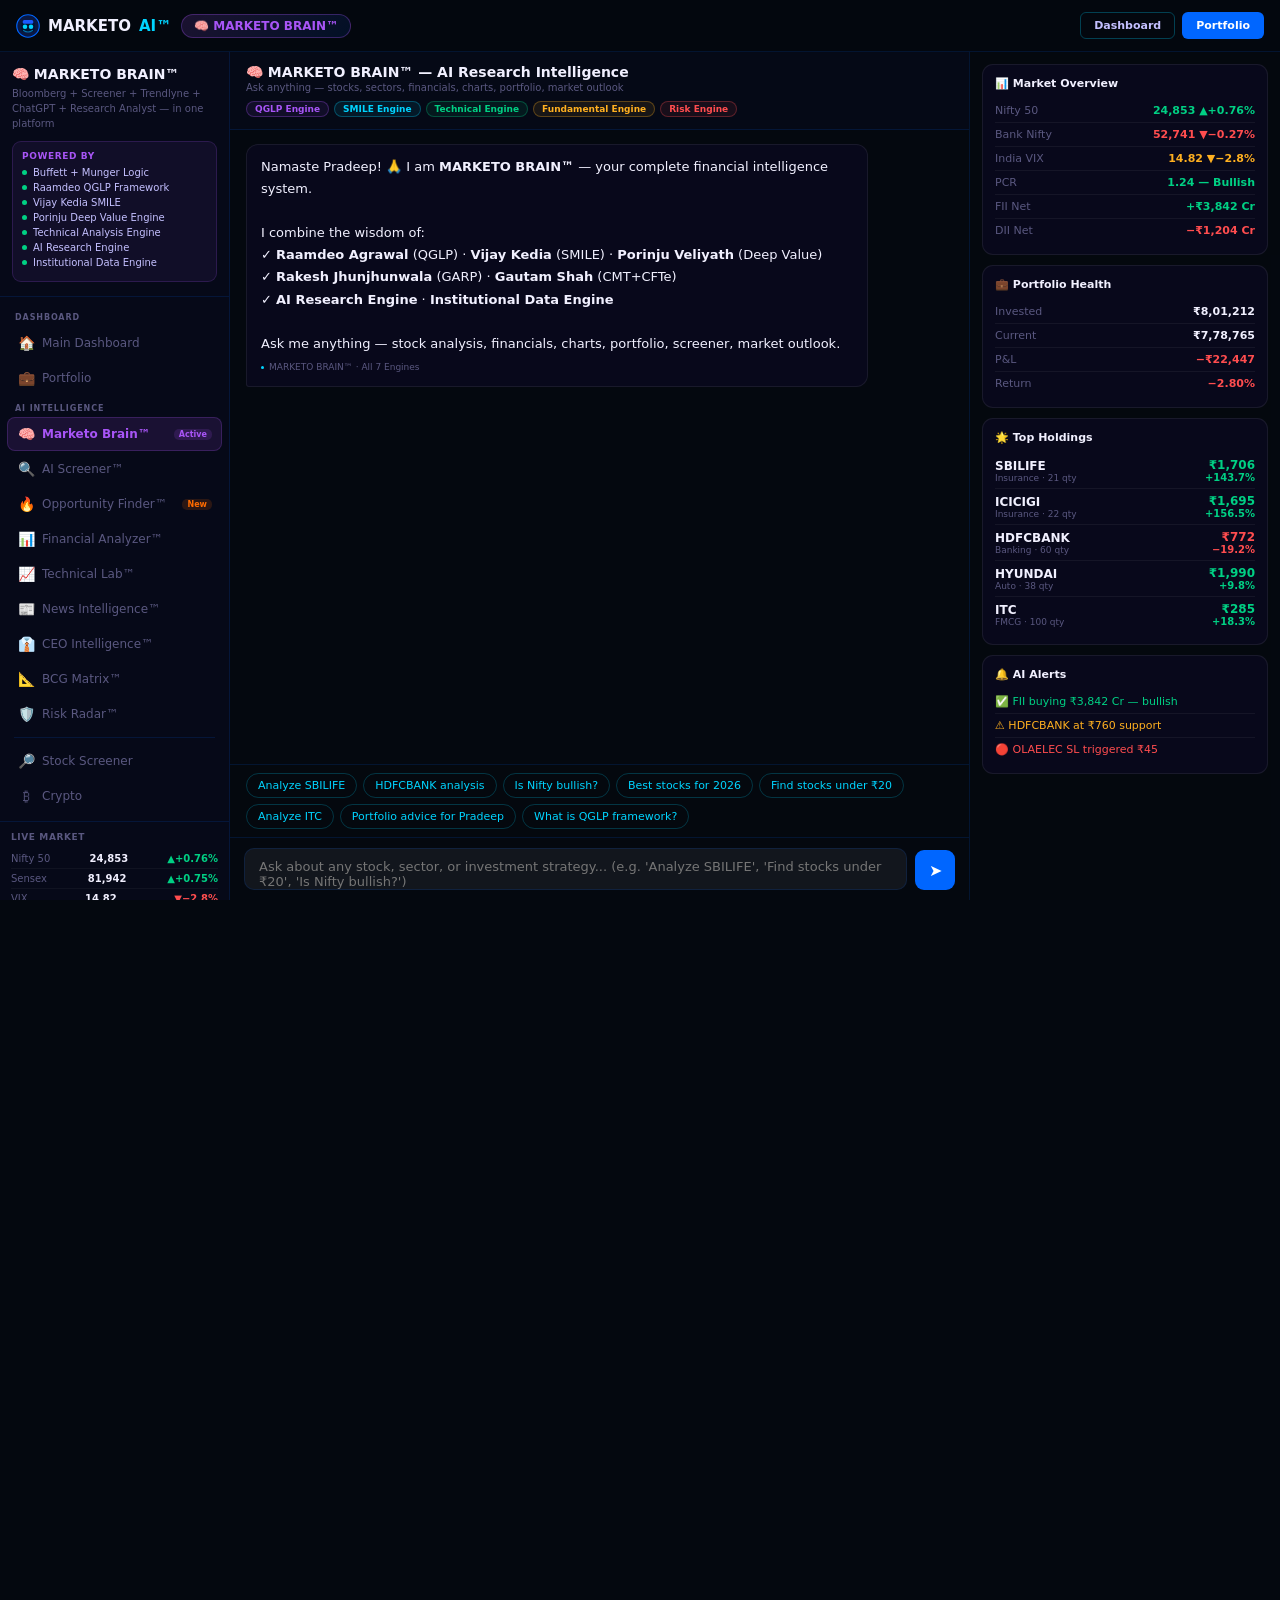
==== commit 82e819e8: "Add files via upload" ====
--- a/brain.html
+++ b/brain.html
@@ -261,6 +261,165 @@
   .brain-layout,.fin-layout,.screener-layout{grid-template-columns:1fr}
   .fin-left,.scr-left{display:none}
 }
+
+/* ══ CHARACTER ENGINE STYLES ══ */
+.mk-char{display:flex;flex-direction:column;align-items:center;cursor:pointer;position:relative;z-index:10;filter:drop-shadow(0 0 30px rgba(0,100,255,.4));transition:filter .4s}
+.mk-char:hover{filter:drop-shadow(0 0 44px rgba(0,180,255,.6))}
+.mk-ants{display:flex;gap:56px;margin-bottom:-4px;position:relative;z-index:3}
+.mk-ant{display:flex;flex-direction:column;align-items:center}
+.mk-ant-b{width:11px;height:11px;border-radius:50%;background:linear-gradient(135deg,#60C0FF,#0066FF);box-shadow:0 0 8px rgba(0,180,255,.8);animation:antG 2s ease-in-out infinite;transition:background .6s,box-shadow .6s}
+.mk-ant:last-child .mk-ant-b{animation-delay:-.7s}
+.mk-pulse-up .mk-ant-b{background:linear-gradient(135deg,#6EE7B7,#00D084)!important;box-shadow:0 0 8px rgba(0,208,132,.85)!important}
+.mk-pulse-down .mk-ant-b{background:linear-gradient(135deg,#FCA5A5,#FF4D4F)!important;box-shadow:0 0 8px rgba(255,77,79,.85)!important}
+.mk-ant-p{width:5px;height:20px;background:linear-gradient(to bottom,#5BA0E0,#1A3A8A);border-radius:2px}
+.mk-hp{position:relative;width:158px;height:30px;margin-bottom:-10px;z-index:3}
+.mk-hp-band{position:absolute;left:8px;right:8px;top:0;height:20px;border:0 solid transparent;border-top:9px solid #0A2E8A;border-left:7px solid transparent;border-right:7px solid transparent;border-radius:50% 50% 0 0/100% 100% 0 0}
+.mk-hp-band::after{content:'';position:absolute;left:4px;right:4px;top:-7px;height:12px;border:0 solid transparent;border-top:5px solid #1A5AFF;border-left:5px solid transparent;border-right:5px solid transparent;border-radius:50% 50% 0 0/100% 100% 0 0}
+.mk-hp-cup{position:absolute;bottom:0;width:26px;height:30px;border-radius:7px;background:linear-gradient(135deg,#1A5AFF,#0A2480);box-shadow:inset -2px -2px 5px rgba(0,0,0,.4),0 0 8px rgba(0,100,255,.3)}
+.mk-hp-cup::after{content:'';position:absolute;inset:4px;border-radius:4px;background:radial-gradient(circle at 40% 35%,rgba(100,180,255,.35),rgba(0,20,100,.5))}
+.mk-hp-l{left:0}.mk-hp-r{right:0}
+.mk-head{width:152px;height:142px;border-radius:50% 50% 44% 44%/52% 52% 48% 48%;background:radial-gradient(ellipse at 33% 26%,rgba(255,255,255,.88) 0%,rgba(255,255,255,0) 52%),linear-gradient(155deg,#FFFFFF 0%,#EEF4FF 32%,#C8DEFF 65%,#8ABAFF 100%);position:relative;z-index:4;box-shadow:inset -7px -7px 18px rgba(0,0,80,.12),inset 4px 4px 12px rgba(255,255,255,.65)}
+.mk-head::before{content:'';position:absolute;left:10%;right:10%;bottom:0;height:38%;background:linear-gradient(to top,rgba(80,140,255,.2),transparent);border-radius:0 0 50% 50%}
+.mk-face{position:absolute;left:50%;top:44%;transform:translate(-50%,-50%);width:106px;height:80px;border-radius:14px;background:#000B1E;border:2px solid rgba(0,150,255,.4);box-shadow:0 0 12px rgba(0,100,255,.3),inset 0 0 18px rgba(0,0,40,.8);overflow:hidden;display:flex;flex-direction:column;align-items:center;justify-content:center;gap:7px}
+.mk-face::before{content:'';position:absolute;inset:0;background:repeating-linear-gradient(0deg,transparent,transparent 11px,rgba(0,80,200,.05) 11px,rgba(0,80,200,.05) 12px),repeating-linear-gradient(90deg,transparent,transparent 11px,rgba(0,80,200,.05) 11px,rgba(0,80,200,.05) 12px)}
+.mk-face::after{content:'';position:absolute;left:0;right:0;height:1.5px;background:linear-gradient(90deg,transparent,rgba(0,180,255,.55),transparent);animation:scan 3.5s linear infinite}
+.mk-eyes{display:flex;gap:18px;align-items:center;position:relative;z-index:2}
+.mk-eye{width:26px;height:26px;border-radius:50%;background:radial-gradient(circle at 34% 30%,#80EEFF 0%,#00D4FF 50%,#007AA0 100%);box-shadow:0 0 10px rgba(0,212,255,.85),0 0 22px rgba(0,180,255,.4);position:relative;animation:eblink 4s ease-in-out infinite;transition:background .4s,box-shadow .4s}
+.mk-eye:last-child{animation-delay:.28s}
+.mk-eye::before{content:'';position:absolute;width:8px;height:8px;border-radius:50%;background:rgba(255,255,255,.88);top:3px;left:5px}
+.mk-eye::after{content:'';position:absolute;width:4px;height:4px;border-radius:50%;background:rgba(0,80,140,.55);bottom:5px;right:4px}
+.mk-mouth{position:relative;z-index:2;width:40px;height:11px;overflow:hidden}
+.mk-mc{position:absolute;width:40px;height:22px;border-radius:50%;border:2.5px solid rgba(0,180,255,.6);top:-11px;transition:all .4s}
+.mk-neck{width:28px;height:10px;background:linear-gradient(to bottom,#C8DEFF,#90B8EE);border-radius:0 0 4px 4px;margin-top:-3px;z-index:3;position:relative}
+.mk-bwrap{display:flex;align-items:flex-start;position:relative;z-index:4;margin-top:-2px}
+.mk-arm{width:24px;display:flex;flex-direction:column;align-items:center;padding-top:7px;transition:transform .4s}
+.mk-arm-u{width:18px;height:30px;border-radius:9px;background:linear-gradient(155deg,#E8F2FF,#B0CDFF);box-shadow:inset -2px -2px 5px rgba(0,0,80,.14)}
+.mk-arm-lo{width:16px;height:24px;border-radius:7px;background:linear-gradient(155deg,#D0E4FF,#9ABCEE);margin-top:-2px;box-shadow:inset -1px -1px 4px rgba(0,0,80,.1)}
+.mk-hand{width:20px;height:20px;border-radius:50%;background:linear-gradient(135deg,#FFFFFF,#D0E4FF);margin-top:-2px;box-shadow:0 2px 5px rgba(0,0,80,.14)}
+.mk-arm-l{transform-origin:top right}.mk-arm-r{transform-origin:top left}
+.mk-torso{width:100px;background:linear-gradient(155deg,#1A5AFF 0%,#0A2E8A 58%,#051A5E 100%);border-radius:16px 16px 20px 20px;position:relative;box-shadow:inset -4px -4px 11px rgba(0,0,0,.35),inset 3px 3px 9px rgba(80,140,255,.28),0 4px 18px rgba(0,60,200,.4);overflow:hidden}
+.mk-torso-t{height:48px}.mk-torso-b{height:38px;background:linear-gradient(155deg,#0A2E8A,#051A5E);border-top:1px solid rgba(0,180,255,.18)}
+.mk-torso::after{content:'';position:absolute;top:0;left:6px;width:36px;height:55%;background:linear-gradient(180deg,rgba(255,255,255,.1),transparent);border-radius:0 0 50% 50%}
+.mk-chest{position:absolute;top:12px;left:50%;transform:translateX(-50%);width:34px;height:34px;border-radius:50%;background:radial-gradient(circle,rgba(0,80,200,.4),rgba(0,20,80,.7));border:2px solid rgba(0,180,255,.5);display:flex;align-items:center;justify-content:center;box-shadow:0 0 14px rgba(0,180,255,.5);animation:chestP 2.2s ease-in-out infinite}
+.mk-chest-i{width:24px;height:24px;border-radius:50%;background:radial-gradient(circle,#00D4FF,#0066FF);display:flex;align-items:center;justify-content:center;font-size:11px;font-weight:900;color:#fff;font-family:system-ui}
+.mk-belt{position:absolute;top:46px;left:0;right:0;height:4px;background:linear-gradient(90deg,#040E40,#1A5AFF,#040E40)}
+.mk-buckle{position:absolute;left:50%;top:50%;transform:translate(-50%,-50%);width:12px;height:7px;background:radial-gradient(circle,#00D4FF,#0066FF);border-radius:2px}
+.mk-legs{display:flex;gap:12px;justify-content:center;position:relative;z-index:4;margin-top:-2px}
+.mk-leg{display:flex;flex-direction:column;align-items:center}
+.mk-hoverring{
+.mk-thigh{width:28px;height:26px;border-radius:4px 4px 0 0;background:linear-gradient(155deg,#1248CC,#0A2480);box-shadow:inset -2px 0 5px rgba(0,0,0,.25)}
+.mk-shin{width:24px;height:24px;border-radius:0 0 4px 4px;background:linear-gradient(155deg,#1A5AFF,#0A2E8A);margin-top:-1px;box-shadow:inset -2px 0 5px rgba(0,0,0,.2)}
+.mk-foot{width:32px;height:11px;border-radius:4px 4px 5px 5px;background:linear-gradient(135deg,#E8F2FF,#B0CDFF);margin-top:-1px;box-shadow:0 3px 7px rgba(0,0,80,.22)}
+.mk-idle .mk-char{animation:mkFloat 3.6s ease-in-out infinite}
+.mk-idle .mk-arm-l{animation:mkWave 2s ease-in-out infinite 2s}
+.mk-think .mk-char{animation:mkTilt .95s ease-in-out infinite}
+.mk-think .mk-arm-r{animation:mkThinkArm 1.8s ease-in-out infinite}
+.mk-analyze .mk-char{animation:mkBreathe 2.2s ease-in-out infinite}
+.mk-analyze .mk-arm-r{animation:mkPoint 2.5s ease-in-out infinite}
+.mk-speak .mk-char{animation:mkBob 1.2s ease-in-out infinite}
+.mk-speak .mk-arm-l{animation:mkGestL 1.8s ease-in-out infinite}
+.mk-speak .mk-arm-r{animation:mkGestR 1.8s ease-in-out infinite .3s}
+.mk-success .mk-char{animation:mkJump .7s ease-in-out 4}
+.mk-success .mk-arm-l{animation:mkVicL .7s ease-in-out 4}
+.mk-success .mk-arm-r{animation:mkVicR .7s ease-in-out 4}
+.mk-alert .mk-char{animation:mkShake .28s ease-in-out infinite}
+.mk-love .mk-char{animation:mkFloat 3s ease-in-out infinite}
+.mk-celebrate .mk-char{animation:mkCelebrate 1.6s ease-in-out 2}
+.mk-celebrate .mk-arm-l{animation:mkVicL 1.6s ease-in-out 2}
+.mk-celebrate .mk-arm-r{animation:mkVicR 1.6s ease-in-out 2 .1s}
+.mk-angry .mk-char{animation:mkAngry .22s ease-in-out infinite}
+.mk-sleep .mk-char{animation:mkSleep 6s ease-in-out infinite}
+.eyes-happy .mk-eye{background:radial-gradient(circle at 34% 30%,#A7F3D0,#10B981,#065F46)!important;box-shadow:0 0 10px rgba(16,185,129,.9),0 0 22px rgba(16,185,129,.4)!important}
+.eyes-think .mk-eye{background:radial-gradient(circle at 34% 30%,#FEF08A,#F59E0B,#92400E)!important;box-shadow:0 0 10px rgba(245,158,11,.9),0 0 22px rgba(245,158,11,.4)!important}
+.eyes-bad  .mk-eye{background:radial-gradient(circle at 34% 30%,#FECACA,#EF4444,#991B1B)!important;box-shadow:0 0 10px rgba(239,68,68,.9),0 0 22px rgba(239,68,68,.4)!important}
+.eyes-love .mk-eye{background:radial-gradient(circle at 34% 30%,#FCA5A5,#EC4899,#9D174D)!important;box-shadow:0 0 10px rgba(236,72,153,.9),0 0 22px rgba(236,72,153,.4)!important}
+.eyes-sleep .mk-eye{height:5px!important;margin-top:10px!important;background:rgba(0,40,100,.5)!important;box-shadow:none!important;animation:none!important}
+.eyes-sleep .mk-eye::before,.eyes-sleep .mk-eye::after{display:none!important}
+.mouth-happy .mk-mc{top:-9px;border-color:rgba(16,185,129,.75)!important}
+.mouth-sad   .mk-mc{top:4px;transform:rotate(180deg);border-color:rgba(239,68,68,.7)!important}
+.mouth-flat  .mk-mc{display:none}
+.mouth-flat .mk-mouth::after{content:'';position:absolute;left:3px;right:3px;top:4px;height:2px;background:rgba(0,150,255,.5);border-radius:2px}
+
+/* ── KEYFRAMES ── */
+@keyframes antG{0%,100%{box-shadow:0 0 8px rgba(0,180,255,.8)}50%{box-shadow:0 0 18px rgba(0,212,255,1)}}
+@keyframes scan{0%{top:0;opacity:0}10%{opacity:.7}90%{opacity:.7}100%{top:100%;opacity:0}}
+@keyframes eblink{0%,82%,100%{transform:scaleY(1)}88%{transform:scaleY(.06)}}
+@keyframes chestP{0%,100%{box-shadow:0 0 14px rgba(0,180,255,.5)}50%{box-shadow:0 0 26px rgba(0,212,255,.9)}}
+@keyframes mkFloat   {0%,100%{transform:translateY(0)}50%{transform:translateY(-18px)}}
+@keyframes mkTilt    {0%,100%{transform:rotate(-8deg)}50%{transform:rotate(8deg) translateY(-7px)}}
+@keyframes mkBreathe {0%,100%{transform:translateY(0) scale(1)}50%{transform:translateY(-12px) scale(1.03)}}
+@keyframes mkBob     {0%,100%{transform:translateY(0)}50%{transform:translateY(-9px)}}
+@keyframes mkJump    {0%,100%{transform:translateY(0) scale(1)}38%{transform:translateY(-34px) scale(1.08)}68%{transform:translateY(-11px) scale(.97)}}
+@keyframes mkShake   {0%,100%{transform:translateX(0)}25%{transform:translateX(-9px)}75%{transform:translateX(9px)}}
+@keyframes mkCelebrate{0%{transform:translateY(0) rotate(0)}25%{transform:translateY(-28px) rotate(-13deg)}50%{transform:translateY(-32px) rotate(0)}75%{transform:translateY(-28px) rotate(13deg)}100%{transform:translateY(0) rotate(0)}}
+@keyframes mkAngry   {0%,100%{transform:translateX(0) scale(1)}25%{transform:translateX(-8px) scale(1.02)}75%{transform:translateX(8px) scale(1.02)}}
+@keyframes mkSleep   {0%,100%{transform:translateY(0) rotate(-2deg)}50%{transform:translateY(-8px) rotate(2deg)}}
+@keyframes mkWave    {0%,100%,50%{transform:rotate(0)}15%{transform:rotate(-40deg)}30%{transform:rotate(-22deg)}45%{transform:rotate(-40deg)}}
+@keyframes mkThinkArm{0%,100%{transform:rotate(0) translateY(0)}50%{transform:rotate(-15deg) translateY(-4px)}}
+@keyframes mkPoint   {0%,100%{transform:rotate(0)}50%{transform:rotate(-28deg) translateY(-5px)}}
+@keyframes mkGestL   {0%,100%{transform:rotate(0)}50%{transform:rotate(-18deg)}}
+@keyframes mkGestR   {0%,100%{transform:rotate(0)}50%{transform:rotate(17deg)}}
+@keyframes mkVicL    {0%,100%{transform:rotate(0)}40%{transform:rotate(-52deg)}}
+@keyframes mkVicR    {0%,100%{transform:rotate(0)}40%{transform:rotate(52deg)}}
+
+/* ── FLIGHT MODE (Superman pose + forward launch + blue trail) ── */
+.mk-flight .mk-char{animation:mkFlightLaunch 1.8s ease-in forwards}
+.mk-flight .mk-arm-l{animation:mkFlightArm 1.8s ease-in forwards}
+.mk-flight .mk-arm-r{animation:mkFlightArm 1.8s ease-in forwards}
+.mk-flight .mk-legs{animation:mkFlightLegs 1.8s ease-in forwards}
+.mk-flight .mk-hoverring{opacity:0}
+.mk-flight-trail{
+  position:absolute;left:50%;top:50%;width:6px;height:60px;
+  background:linear-gradient(to top,rgba(0,212,255,0),rgba(0,212,255,.85));
+  border-radius:50%;transform:translate(-50%,0) scaleY(0);transform-origin:top center;
+  opacity:0;pointer-events:none;z-index:1;
+  animation:mkTrailGrow 1.8s ease-in forwards;
+}
+.mk-flight .mk-flight-trail{opacity:1}
+@keyframes mkFlightLaunch{
+  0%{transform:translateY(0) rotate(0) scale(1)}
+  30%{transform:translateY(-10px) rotate(-4deg) scale(1.02)}
+  100%{transform:translateY(-340px) rotate(-3deg) scale(.4)}
+}
+@keyframes mkFlightArm{0%{transform:rotate(0)}100%{transform:rotate(-78deg)}}
+@keyframes mkFlightLegs{0%{transform:scaleY(1)}100%{transform:scaleY(.7) translateY(6px)}}
+@keyframes mkTrailGrow{0%{transform:translate(-50%,0) scaleY(0);opacity:0}20%{opacity:1}100%{transform:translate(-50%,0) scaleY(6);opacity:0}}
+
+/* ── THINKING HOLOGRAM PARTICLES ── */
+.mk-think-holo,.mk-analyze .mk-think-holo{
+  position:absolute;inset:-30px;pointer-events:none;opacity:0;transition:opacity .3s;z-index:2;
+}
+.mk-think .mk-think-holo,.mk-analyze .mk-think-holo{opacity:1}
+.mk-holo-dot{
+  position:absolute;width:5px;height:5px;border-radius:50%;
+  background:radial-gradient(circle,#00D4FF,rgba(0,150,255,.2));
+  box-shadow:0 0 8px rgba(0,212,255,.8);
+  animation:holoOrbit 3s linear infinite;
+}
+.mk-holo-dot:nth-child(1){top:10%;left:50%;animation-delay:0s}
+.mk-holo-dot:nth-child(2){top:50%;left:90%;animation-delay:-1s}
+.mk-holo-dot:nth-child(3){top:85%;left:30%;animation-delay:-2s}
+@keyframes holoOrbit{
+  0%{transform:rotate(0deg) translateX(40px) rotate(0deg);opacity:.3}
+  50%{opacity:1}
+  100%{transform:rotate(360deg) translateX(40px) rotate(-360deg);opacity:.3}
+}
+
+/* ── ENGINE WRAPPER (self-contained — no dependency on page-level styles) ── */
+.mk-state-root{display:inline-flex;flex-direction:column;align-items:center;position:relative}
+.mk-speech-wrap{position:absolute;top:-10px;right:-10px;transform:translateX(60%);z-index:30;animation:mkSpeechBob 3.2s ease-in-out infinite}
+.mk-speech{background:rgba(12,10,40,.96);border:1px solid rgba(0,212,255,.3);border-radius:12px 12px 12px 0;padding:9px 14px;font-size:12px;font-weight:600;color:#66E0FF;white-space:nowrap;max-width:220px;box-shadow:0 8px 24px rgba(0,0,0,.4);transition:opacity .3s}
+@keyframes mkSpeechBob{0%,100%{transform:translateX(60%) translateY(0)}50%{transform:translateX(60%) translateY(-6px)}}
+/* ── MARKETO FLOATING PRESENCE (consistent across platform) ── */
+.mk-platform-float{position:fixed;bottom:16px;right:16px;z-index:600;cursor:pointer}
+.mk-platform-bubble{
+  position:absolute;bottom:calc(100% + 10px);right:0;background:#0A0824;
+  border:1.5px solid rgba(0,212,255,.3);border-radius:10px 10px 0 10px;
+  padding:8px 12px;font-size:11px;color:#66E0FF;font-weight:500;max-width:200px;
+  text-align:right;line-height:1.5;display:none;white-space:normal;box-shadow:0 8px 24px rgba(0,0,0,.4);
+}
+.mk-platform-bubble.show{display:block}
+
 </style>
 </head>
 <body>
@@ -358,7 +517,7 @@
       <div class="chat-msgs" id="chatMsgs"></div>
       <div class="sq-row" id="sqRow"></div>
       <div class="chat-input-wrap">
-        <textarea class="chat-inp" id="chatInp" placeholder="Ask about any stock, sector, or investment strategy... (e.g. 'Analyze SBILIFE', 'Find stocks under ₹20', 'Is Nifty bullish?')" rows="1"
+        <textarea class="chat-inp" id="chatInp" name="marketo_brain_chat_field" placeholder="Ask about any stock, sector, or investment strategy... (e.g. 'Analyze SBILIFE', 'Find stocks under ₹20', 'Is Nifty bullish?')" rows="1" autocomplete="off" autocorrect="off" autocapitalize="off" spellcheck="false" data-lpignore="true" data-form-type="other"
           onkeydown="if(event.key==='Enter'&&!event.shiftKey){event.preventDefault();sendMsg()}"></textarea>
         <button class="send-btn" onclick="sendMsg()">➤</button>
       </div>
@@ -410,7 +569,7 @@
     <div class="fin-left">
       <div style="font-family:var(--fd);font-size:13px;font-weight:700;color:var(--text);margin-bottom:10px">📊 Financial Analyzer™</div>
       <div class="stock-search-box">
-        <input class="stock-inp" id="finStockInp" placeholder="Enter stock..." value="SBILIFE" onkeydown="if(event.key==='Enter')analyzeStock()">
+        <input class="stock-inp" id="finStockInp" name="marketo_fin_stock_field" placeholder="Enter stock..." value="SBILIFE" autocomplete="off" autocorrect="off" autocapitalize="off" spellcheck="false" data-lpignore="true" data-form-type="other" onkeydown="if(event.key==='Enter')analyzeStock()">
         <button class="search-btn" onclick="analyzeStock()">Go</button>
       </div>
       <div style="font-size:9px;font-weight:700;color:var(--muted);text-transform:uppercase;letter-spacing:.5px;margin-bottom:6px">Quick Select</div>
@@ -428,7 +587,7 @@
     <div class="fin-left">
       <div style="font-family:var(--fd);font-size:13px;font-weight:700;color:var(--text);margin-bottom:10px">📈 Technical Lab™</div>
       <div class="stock-search-box">
-        <input class="stock-inp" id="techStockInp" placeholder="Stock symbol..." value="NIFTY" onkeydown="if(event.key==='Enter')analyzeTech()">
+        <input class="stock-inp" id="techStockInp" name="marketo_tech_stock_field" placeholder="Stock symbol..." value="NIFTY" autocomplete="off" autocorrect="off" autocapitalize="off" spellcheck="false" data-lpignore="true" data-form-type="other" onkeydown="if(event.key==='Enter')analyzeTech()">
         <button class="search-btn" onclick="analyzeTech()">Analyze</button>
       </div>
       <div style="font-size:9px;font-weight:700;color:var(--muted);text-transform:uppercase;letter-spacing:.5px;margin:8px 0 5px">Indicators</div>
@@ -566,6 +725,259 @@
 </div><!-- /main -->
 </div><!-- /body -->
 </div><!-- /shell -->
+
+<!-- ══ MARKETO PLATFORM PRESENCE ══ -->
+<div class="mk-platform-float" id="mk-platform-float">
+  <div class="mk-platform-bubble" id="mk-platform-bubble">Namaste! Tap me for Marketo Brain™ 🧠</div>
+  <div id="mk-platform-mount" onclick="mkPlatformGreet()" title="MARKETO AI"></div>
+</div>
+
+<script>
+/* ══ CHARACTER ENGINE ══ */
+/* ════════════════════════════════════════════════════════════════
+   MARKETO CHARACTER ENGINE
+   ════════════════════════════════════════════════════════════════
+   One central component that renders and controls every MARKETO
+   character instance across the platform (landing page, dashboard,
+   portfolio, watchlist, brain, loading screens, captain mode).
+
+   ARCHITECTURE — built for a future asset swap with zero call-site
+   changes:
+
+     CharacterEngine.mount(containerId, options)
+         -> renders a character instance into the given container
+         -> returns an instance handle with .setState(), .speak(), etc.
+
+     Internally, rendering is delegated to a RENDERER. Today the
+     renderer is CSS_RENDERER (builds the existing hand-built CSS/HTML
+     character). Later, when a real MARKETO asset exists (PNG, WebP,
+     or a 3D .glb model), a new renderer can be implemented with the
+     same four methods and swapped in by changing ONE line --
+     CharacterEngine.activeRenderer -- without touching any page that
+     calls CharacterEngine.mount(). Every page in the platform should
+     only ever call the public CharacterEngine API below, never reach
+     into renderer internals directly.
+
+   USAGE (any page):
+     <div id="marketo-hero"></div>
+     <script src="js/character-engine.js"></script>
+     <script>
+       const marketo = CharacterEngine.mount('marketo-hero', {
+         size: 1,
+         initialState: 'idle',
+         clickToCycle: true,
+         showHoverRing: true
+       });
+       marketo.setState('success');
+       marketo.speak('SBILIFE up +143%! 🎉');
+     </script>
+   ════════════════════════════════════════════════════════════════ */
+
+(function(global){
+  'use strict';
+
+  /* ── STATE DEFINITIONS ──
+     Single source of truth for every expression state across the
+     whole platform. Adding a new state here makes it available to
+     every page automatically. */
+  const STATES = {
+    idle:      { cls:'mk-idle',      eyeC:'',            mouthC:'',            torsoC:'' },
+    think:     { cls:'mk-think',     eyeC:'eyes-think',  mouthC:'',            torsoC:'' },
+    analyze:   { cls:'mk-analyze',   eyeC:'eyes-think',  mouthC:'',            torsoC:'' },
+    speak:     { cls:'mk-speak',     eyeC:'',            mouthC:'mouth-happy', torsoC:'' },
+    success:   { cls:'mk-success',   eyeC:'eyes-happy',  mouthC:'mouth-happy', torsoC:'' },
+    alert:     { cls:'mk-alert',     eyeC:'eyes-bad',     mouthC:'mouth-sad',   torsoC:'' },
+    love:      { cls:'mk-love',      eyeC:'eyes-love',   mouthC:'mouth-happy', torsoC:'' },
+    celebrate: { cls:'mk-celebrate', eyeC:'eyes-happy',  mouthC:'mouth-happy', torsoC:'' },
+    angry:     { cls:'mk-angry',     eyeC:'eyes-bad',     mouthC:'mouth-sad',   torsoC:'' },
+    sleep:     { cls:'mk-sleep',     eyeC:'eyes-sleep',  mouthC:'mouth-flat',  torsoC:'' },
+    flight:    { cls:'mk-flight',    eyeC:'',            mouthC:'',            torsoC:'' },
+  };
+  const ALL_STATE_CLASSES = Object.values(STATES).map(function(s){return s.cls;});
+
+  let uidCounter = 0;
+  function nextUid(){ return 'mke' + (++uidCounter); }
+
+  /* ── CSS RENDERER (current implementation) ──
+     Builds the hand-crafted CSS/HTML MARKETO character. This is the
+     ONLY place that knows the actual DOM structure of the CSS
+     character -- if/when a sprite or 3D renderer is added, it lives
+     in its own object below this one, and CharacterEngine.mount()
+     just picks whichever renderer is active. */
+  const CSS_RENDERER = {
+    render: function(container, uid, opts){
+      const scale = opts.size || 1;
+      const initState = STATES[opts.initialState || 'idle'];
+      container.innerHTML =
+        '<div class="mk-state-root ' + initState.cls + '" id="' + uid + '-state" style="transform:scale(' + scale + ')">' +
+          '<div class="mk-char" id="' + uid + '-char"' + (opts.clickToCycle ? ' onclick="CharacterEngine._handleClick(\'' + uid + '\')"' : '') + '>' +
+            '<div class="mk-ants">' +
+              '<div class="mk-ant"><div class="mk-ant-b"></div><div class="mk-ant-p"></div></div>' +
+              '<div class="mk-ant"><div class="mk-ant-b"></div><div class="mk-ant-p"></div></div>' +
+            '</div>' +
+            '<div class="mk-hp">' +
+              '<div class="mk-hp-band"></div>' +
+              '<div class="mk-hp-cup mk-hp-l"></div>' +
+              '<div class="mk-hp-cup mk-hp-r"></div>' +
+            '</div>' +
+            '<div class="mk-head">' +
+              '<div class="mk-face">' +
+                '<div class="mk-eyes" id="' + uid + '-eyes"><div class="mk-eye"></div><div class="mk-eye"></div></div>' +
+                '<div class="mk-mouth" id="' + uid + '-mouth"><div class="mk-mc"></div></div>' +
+              '</div>' +
+            '</div>' +
+            '<div class="mk-neck"></div>' +
+            '<div class="mk-bwrap" id="' + uid + '-bwrap">' +
+              '<div class="mk-arm mk-arm-l"><div class="mk-arm-u"></div><div class="mk-arm-lo"></div><div class="mk-hand"></div></div>' +
+              '<div class="mk-torso" id="' + uid + '-torso">' +
+                '<div class="mk-torso-t"><div class="mk-chest"><div class="mk-chest-i">M</div></div></div>' +
+                '<div class="mk-torso-b"><div class="mk-belt"><div class="mk-buckle"></div></div></div>' +
+              '</div>' +
+              '<div class="mk-arm mk-arm-r"><div class="mk-arm-u"></div><div class="mk-arm-lo"></div><div class="mk-hand"></div></div>' +
+            '</div>' +
+            '<div class="mk-legs">' +
+              '<div class="mk-leg"><div class="mk-thigh"></div><div class="mk-shin"></div><div class="mk-foot"></div></div>' +
+              '<div class="mk-leg"><div class="mk-thigh"></div><div class="mk-shin"></div><div class="mk-foot"></div></div>' +
+            '</div>' +
+            (opts.showHoverRing !== false ? '<div class="mk-hoverring"></div>' : '') +
+            '<div class="mk-think-holo"><div class="mk-holo-dot"></div><div class="mk-holo-dot"></div><div class="mk-holo-dot"></div></div>' +
+            '<div class="mk-flight-trail"></div>' +
+          '</div>' +
+          (opts.showSpeechBubble ? '<div class="mk-speech-wrap"><div class="mk-speech" id="' + uid + '-speech"></div></div>' : '') +
+        '</div>';
+    },
+    applyState: function(uid, stateName){
+      const s = STATES[stateName] || STATES.idle;
+      const root = document.getElementById(uid+'-state');
+      if(!root) return;
+      ALL_STATE_CLASSES.forEach(function(c){ root.classList.remove(c); });
+      root.classList.add(s.cls);
+      const eyes = document.getElementById(uid+'-eyes');
+      if(eyes){ eyes.className='mk-eyes'; if(s.eyeC) eyes.classList.add(s.eyeC); }
+      const mouth = document.getElementById(uid+'-mouth');
+      if(mouth){ mouth.className='mk-mouth'; if(s.mouthC) mouth.classList.add(s.mouthC); }
+      const bwrap = document.getElementById(uid+'-bwrap');
+      if(bwrap){ bwrap.className='mk-bwrap'; if(s.torsoC) bwrap.classList.add(s.torsoC); }
+    },
+    speak: function(uid, text){
+      const el = document.getElementById(uid+'-speech');
+      if(!el) return;
+      el.style.opacity = '0';
+      setTimeout(function(){ el.textContent = text; el.style.opacity = '1'; }, 200);
+    },
+    setMarketPulse: function(uid, up){
+      const charEl = document.getElementById(uid+'-char');
+      if(!charEl) return;
+      charEl.classList.remove('mk-pulse-up','mk-pulse-down');
+      charEl.classList.add(up ? 'mk-pulse-up' : 'mk-pulse-down');
+    }
+  };
+
+  /* ── FUTURE RENDERER STUB ──
+     When a real generated MARKETO asset (PNG/WebP/GLB) is ready,
+     implement this object with the same four methods (render,
+     applyState, speak, setMarketPulse) and flip
+     CharacterEngine.activeRenderer to 'asset'. No page-level code
+     needs to change -- every page calls the same public API. */
+  const ASSET_RENDERER = {
+    render: function(container, uid, opts){
+      console.warn('ASSET_RENDERER not yet implemented -- falling back to CSS_RENDERER. Drop in the generated MARKETO asset and implement this renderer to switch over.');
+      CSS_RENDERER.render(container, uid, opts);
+    },
+    applyState: function(uid, stateName){ CSS_RENDERER.applyState(uid, stateName); },
+    speak: function(uid, text){ CSS_RENDERER.speak(uid, text); },
+    setMarketPulse: function(uid, up){ CSS_RENDERER.setMarketPulse(uid, up); }
+  };
+
+  const RENDERERS = { css: CSS_RENDERER, asset: ASSET_RENDERER };
+
+  /* ── PUBLIC ENGINE API ── */
+  const instances = {};
+  const clickHandlers = {};
+
+  const CharacterEngine = {
+    /* Change this single value to 'asset' once a real renderer is
+       implemented. Every mounted instance picks it up automatically. */
+    activeRenderer: 'css',
+    _lastClick: 0,
+
+    mount: function(containerId, options){
+      options = options || {};
+      const container = document.getElementById(containerId);
+      if(!container){
+        console.error('CharacterEngine.mount: no element with id', containerId);
+        return null;
+      }
+      const uid = nextUid();
+      const renderer = RENDERERS[this.activeRenderer] || CSS_RENDERER;
+      renderer.render(container, uid, options);
+
+      const instance = {
+        uid: uid,
+        containerId: containerId,
+        currentState: options.initialState || 'idle',
+        setState: function(stateName){
+          if(!STATES[stateName]){ console.warn('Unknown MARKETO state:', stateName); return; }
+          this.currentState = stateName;
+          renderer.applyState(uid, stateName);
+        },
+        speak: function(text){ renderer.speak(uid, text); },
+        setMarketPulse: function(up){ renderer.setMarketPulse(uid, up); },
+        cycleDemo: function(order){
+          clickHandlers[uid] = { order: order || ['idle','success','think','alert','sleep'], i:0 };
+        }
+      };
+      if(options.cycleOrder) instance.cycleDemo(options.cycleOrder);
+      instances[uid] = instance;
+      return instance;
+    },
+
+    getInstance: function(uid){ return instances[uid]; },
+
+    /* Internal -- called by the onclick handler the CSS renderer wires up */
+    _handleClick: function(uid){
+      const inst = instances[uid];
+      const cycle = clickHandlers[uid];
+      if(!inst) return;
+      if(!cycle){ return; }
+      const now = Date.now();
+      if(this._lastClick && now - this._lastClick < 500) return;
+      this._lastClick = now;
+      cycle.i = (cycle.i + 1) % cycle.order.length;
+      inst.setState(cycle.order[cycle.i]);
+    },
+
+    /* Convenience: sync antenna market-pulse color across every mounted
+       instance on the page at once, given live up/down direction. */
+    syncAllMarketPulse: function(isUp){
+      Object.keys(instances).forEach(function(uid){ instances[uid].setMarketPulse(isUp); });
+    },
+
+    listStates: function(){ return Object.keys(STATES); }
+  };
+
+  global.CharacterEngine = CharacterEngine;
+
+})(typeof window !== 'undefined' ? window : this);
+
+</script>
+<script>
+let mkPlatform=null;
+function mountPlatformCharacter(){
+  if(document.getElementById('mk-platform-mount')){
+    mkPlatform = CharacterEngine.mount('mk-platform-mount', {
+      size: 0.4, initialState: 'idle', showHoverRing: false
+    });
+  }
+}
+function mkPlatformGreet(){
+  const b=document.getElementById('mk-platform-bubble');
+  if(!b)return;
+  b.classList.toggle('show');
+  if(b.classList.contains('show')) setTimeout(()=>b.classList.remove('show'), 4000);
+}
+mountPlatformCharacter();
+</script>
 
 <script>
 /* ══ PAGE SWITCHING ══ */
